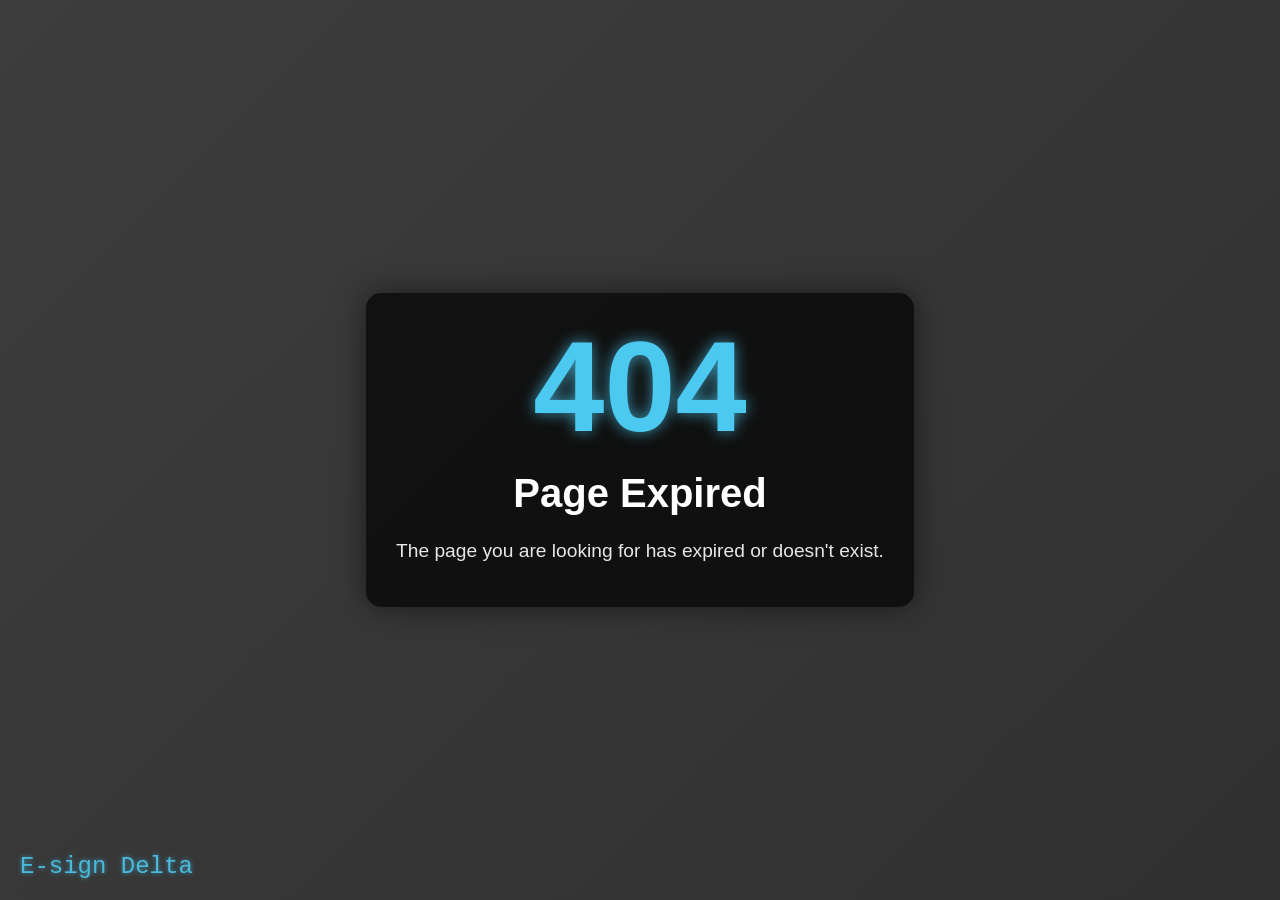
==== index.html @ 38060f6b "Rename main.html to index.html" ====
<!DOCTYPE html>
<html lang="en">
<head>
    <meta charset="UTF-8">
    <meta name="viewport" content="width=device-width, initial-scale=1.0">
    <title>Page Expired | E-sign Delta</title>
    <style>
        * {
            margin: 0;
            padding: 0;
            box-sizing: border-box;
        }
        
        body {
            font-family: 'Segoe UI', Tahoma, Geneva, Verdana, sans-serif;
            min-height: 100vh;
            background: linear-gradient(-45deg, #000000, #1a1a1a, #2c2c2c, #3d3d3d);
            background-size: 400% 400%;
            animation: gradientFlow 15s ease infinite;
            color: #fff;
            overflow-x: hidden;
            position: relative;
            display: flex;
            justify-content: center;
            align-items: center;
        }
        
        @keyframes gradientFlow {
            0% { background-position: 0% 50%; }
            50% { background-position: 100% 50%; }
            100% { background-position: 0% 50%; }
        }
        
        .container {
            max-width: 600px;
            text-align: center;
            padding: 30px;
            background: rgba(0, 0, 0, 0.7);
            border-radius: 15px;
            box-shadow: 0 0 30px rgba(0, 0, 0, 0.5);
        }
        
        .error-code {
            font-size: 8rem;
            font-weight: 800;
            color: #4cc9f0;
            text-shadow: 0 0 15px rgba(76, 201, 240, 0.7);
            line-height: 1;
            margin-bottom: 20px;
        }
        
        .error-title {
            font-size: 2.5rem;
            margin-bottom: 20px;
            color: #fff;
        }
        
        .error-message {
            font-size: 1.2rem;
            line-height: 1.6;
            margin-bottom: 10px;
            opacity: 0.9;
        }
        
        .esignature {
            position: fixed;
            left: 20px;
            bottom: 20px;
            font-family: 'Courier New', monospace;
            font-size: 1.5rem;
            color: #4cc9f0;
            text-shadow: 0 0 5px rgba(76, 201, 240, 0.7);
            opacity: 0.9;
        }
        
        /* Animated circles in background */
        .circles {
            position: absolute;
            top: 0;
            left: 0;
            width: 100%;
            height: 100%;
            overflow: hidden;
            z-index: -1;
        }
        
        .circles li {
            position: absolute;
            display: block;
            list-style: none;
            width: 20px;
            height: 20px;
            background: rgba(255, 255, 255, 0.1);
            animation: animate 25s linear infinite;
            bottom: -150px;
            border-radius: 50%;
        }
        
        .circles li:nth-child(1) {
            left: 25%;
            width: 80px;
            height: 80px;
            animation-delay: 0s;
        }
        
        .circles li:nth-child(2) {
            left: 10%;
            width: 20px;
            height: 20px;
            animation-delay: 2s;
            animation-duration: 12s;
        }
        
        .circles li:nth-child(3) {
            left: 70%;
            width: 20px;
            height: 20px;
            animation-delay: 4s;
        }
        
        .circles li:nth-child(4) {
            left: 40%;
            width: 60px;
            height: 60px;
            animation-delay: 0s;
            animation-duration: 18s;
        }
        
        .circles li:nth-child(5) {
            left: 65%;
            width: 20px;
            height: 20px;
            animation-delay: 0s;
        }
        
        .circles li:nth-child(6) {
            left: 75%;
            width: 110px;
            height: 110px;
            animation-delay: 3s;
        }
        
        .circles li:nth-child(7) {
            left: 35%;
            width: 150px;
            height: 150px;
            animation-delay: 7s;
        }
        
        .circles li:nth-child(8) {
            left: 50%;
            width: 25px;
            height: 25px;
            animation-delay: 15s;
            animation-duration: 45s;
        }
        
        .circles li:nth-child(9) {
            left: 20%;
            width: 15px;
            height: 15px;
            animation-delay: 2s;
            animation-duration: 35s;
        }
        
        .circles li:nth-child(10) {
            left: 85%;
            width: 150px;
            height: 150px;
            animation-delay: 0s;
            animation-duration: 11s;
        }
        
        @keyframes animate {
            0% {
                transform: translateY(0) rotate(0deg);
                opacity: 1;
                border-radius: 0;
            }
            
            100% {
                transform: translateY(-1000px) rotate(720deg);
                opacity: 0;
                border-radius: 50%;
            }
        }
        
        @media (max-width: 768px) {
            .container {
                margin: 20px;
                padding: 20px;
            }
            
            .error-code {
                font-size: 6rem;
            }
            
            .error-title {
                font-size: 2rem;
            }
            
            .esignature {
                font-size: 1.2rem;
                left: 15px;
                bottom: 15px;
            }
        }
    </style>
</head>
<body>
    <!-- Animated background elements -->
    <ul class="circles">
        <li></li>
        <li></li>
        <li></li>
        <li></li>
        <li></li>
        <li></li>
        <li></li>
        <li></li>
        <li></li>
        <li></li>
    </ul>
    
    <div class="container">
        <div class="error-code">404</div>
        <h1 class="error-title">Page Expired</h1>
        <p class="error-message">The page you are looking for has expired or doesn't exist.</p>
    </div>
    
    <div class="esignature">E-sign Delta</div>

    <script>
        // Simple animation for the error code
        const errorCode = document.querySelector('.error-code');
        setInterval(() => {
            errorCode.style.textShadow = 0 0 20px rgba(76, 201, 240, ${0.5 + Math.random() * 0.5});
        }, 1000);
    </script>
</body>
</html>
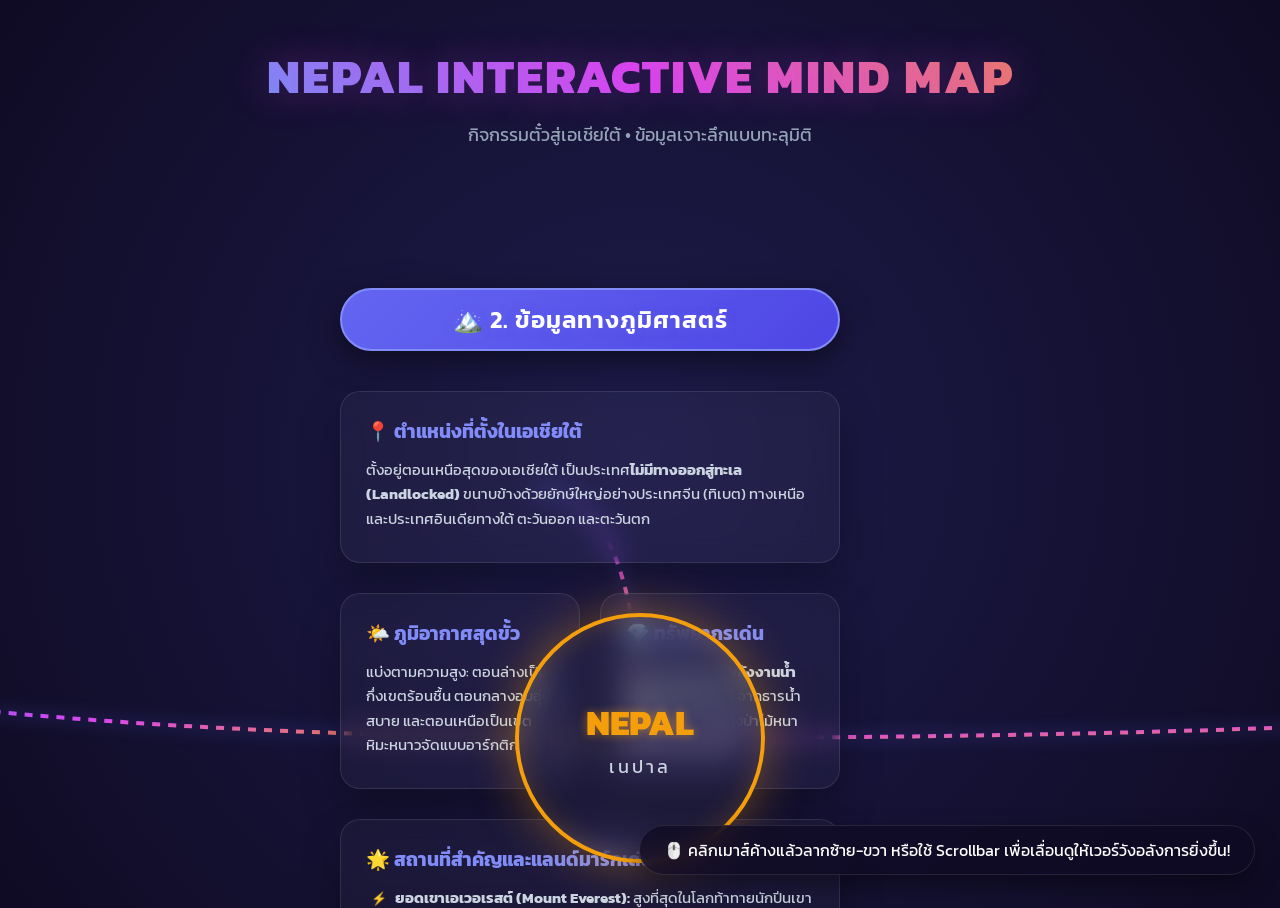
==== commit f88dd3f8: "Update index.html" ====
--- a/index.html
+++ b/index.html
@@ -1,241 +1,424 @@
 <!DOCTYPE html>
-<html lang="en">
+<html lang="th">
 <head>
     <meta charset="UTF-8">
     <meta name="viewport" content="width=device-width, initial-scale=1.0">
-    <title>Page Expired | E-sign Delta</title>
+    <title>สุดยอด Mind Map ประเทศเนปาล 2026</title>
+    <link href="https://fonts.googleapis.com/css2?family=Kanit:wght@300;400;600;800&family=Poppins:wght@400;700&display=swap" rel="stylesheet">
     <style>
         * {
             margin: 0;
             padding: 0;
             box-sizing: border-box;
-        }
-        
+            font-family: 'Kanit', 'Poppins', sans-serif;
+            -webkit-font-smoothing: antialiased;
+        }
+
         body {
-            font-family: 'Segoe UI', Tahoma, Geneva, Verdana, sans-serif;
+            background: radial-gradient(circle at 50% 50%, #1e1b4b 0%, #0f0b24 100%);
             min-height: 100vh;
-            background: linear-gradient(-45deg, #000000, #1a1a1a, #2c2c2c, #3d3d3d);
-            background-size: 400% 400%;
-            animation: gradientFlow 15s ease infinite;
+            overflow-x: hidden;
             color: #fff;
-            overflow-x: hidden;
+        }
+
+        /* ตกแต่ง Scrollbar ให้ล้ำๆ */
+        ::-webkit-scrollbar {
+            width: 12px;
+            height: 12px;
+        }
+        ::-webkit-scrollbar-track {
+            background: #0f0b24;
+        }
+        ::-webkit-scrollbar-thumb {
+            background: linear-gradient(180deg, #6366f1, #d946ef);
+            border-radius: 6px;
+            border: 3px solid #0f0b24;
+        }
+        ::-webkit-scrollbar-thumb:hover {
+            background: linear-gradient(180deg, #4f46e5, #c084fc);
+        }
+
+        /* ส่วนหัวข้อเว็บ */
+        header {
+            text-align: center;
+            padding: 40px 20px;
             position: relative;
+            z-index: 10;
+        }
+
+        header h1 {
+            font-size: 3rem;
+            font-weight: 800;
+            background: linear-gradient(45deg, #38bdf8, #d946ef, #f59e0b);
+            -webkit-background-clip: text;
+            -webkit-text-fill-color: transparent;
+            text-shadow: 0 0 40px rgba(217, 70, 239, 0.3);
+            letter-spacing: 2px;
+            animation: pulseTitle 3s infinite alternate;
+        }
+
+        header p {
+            color: #94a3b8;
+            margin-top: 10px;
+            font-size: 1.1rem;
+        }
+
+        /* คอนเทนเนอร์ใหญ่สำหรับเลื่อนแบบเวอร์ๆ */
+        .mindmap-wrapper {
+            overflow: auto;
+            width: 100vw;
+            height: 80vh;
+            padding: 100px;
+            position: relative;
+            cursor: grab;
+        }
+
+        .mindmap-wrapper:active {
+            cursor: grabbing;
+        }
+
+        /* ผ้าใบสำหรับวาดโครงสร้างผัง */
+        .mindmap-canvas {
             display: flex;
+            align-items: center;
             justify-content: center;
-            align-items: center;
-        }
-        
-        @keyframes gradientFlow {
-            0% { background-position: 0% 50%; }
-            50% { background-position: 100% 50%; }
-            100% { background-position: 0% 50%; }
-        }
-        
-        .container {
-            max-width: 600px;
-            text-align: center;
-            padding: 30px;
-            background: rgba(0, 0, 0, 0.7);
-            border-radius: 15px;
-            box-shadow: 0 0 30px rgba(0, 0, 0, 0.5);
-        }
-        
-        .error-code {
-            font-size: 8rem;
-            font-weight: 800;
-            color: #4cc9f0;
-            text-shadow: 0 0 15px rgba(76, 201, 240, 0.7);
-            line-height: 1;
-            margin-bottom: 20px;
-        }
-        
-        .error-title {
-            font-size: 2.5rem;
-            margin-bottom: 20px;
-            color: #fff;
-        }
-        
-        .error-message {
-            font-size: 1.2rem;
-            line-height: 1.6;
-            margin-bottom: 10px;
-            opacity: 0.9;
-        }
-        
-        .esignature {
-            position: fixed;
-            left: 20px;
-            bottom: 20px;
-            font-family: 'Courier New', monospace;
-            font-size: 1.5rem;
-            color: #4cc9f0;
-            text-shadow: 0 0 5px rgba(76, 201, 240, 0.7);
-            opacity: 0.9;
-        }
-        
-        /* Animated circles in background */
-        .circles {
+            width: 2600px; /* ขยายกว้างๆ ให้เลื่อนได้อย่างจุใจ */
+            height: 1000px;
+            position: relative;
+        }
+
+        /* SVG เส้นเชื่อมโยงแบบนีออนเรืองแสง */
+        .mindmap-svg {
             position: absolute;
             top: 0;
             left: 0;
             width: 100%;
             height: 100%;
-            overflow: hidden;
-            z-index: -1;
-        }
-        
-        .circles li {
+            pointer-events: none;
+            z-index: 1;
+        }
+
+        .connection-line {
+            stroke: url(#neon-gradient);
+            stroke-width: 4;
+            fill: none;
+            stroke-dasharray: 8;
+            animation: dash 30s linear infinite;
+            filter: drop-shadow(0 0 8px rgba(99, 102, 241, 0.8));
+        }
+
+        /* จุดศูนย์กลาง (Central Node) */
+        .central-node {
+            background: rgba(255, 255, 255, 0.03);
+            border: 4px solid #f59e0b;
+            box-shadow: 0 0 50px rgba(245, 158, 11, 0.4), inset 0 0 30px rgba(245, 158, 11, 0.2);
+            backdrop-filter: blur(15px);
+            border-radius: 50%;
+            width: 250px;
+            height: 250px;
+            display: flex;
+            flex-direction: column;
+            align-items: center;
+            justify-content: center;
+            z-index: 5;
+            position: relative;
+            transition: all 0.5s cubic-bezier(0.175, 0.885, 0.32, 1.275);
+        }
+
+        .central-node:hover {
+            transform: scale(1.15) rotate(5deg);
+            box-shadow: 0 0 80px rgba(245, 158, 11, 0.7), inset 0 0 40px rgba(245, 158, 11, 0.4);
+        }
+
+        .central-node h2 {
+            font-size: 2.2rem;
+            font-weight: 800;
+            color: #f59e0b;
+            text-shadow: 0 0 10px rgba(245, 158, 11, 0.5);
+        }
+
+        .central-node span {
+            font-size: 1.1rem;
+            color: #cbd5e1;
+            letter-spacing: 3px;
+            margin-top: 5px;
+        }
+
+        /* โครงสร้างกิ่งก้าน */
+        .branch-container {
             position: absolute;
-            display: block;
-            list-style: none;
-            width: 20px;
-            height: 20px;
-            background: rgba(255, 255, 255, 0.1);
-            animation: animate 25s linear infinite;
-            bottom: -150px;
-            border-radius: 50%;
-        }
-        
-        .circles li:nth-child(1) {
-            left: 25%;
-            width: 80px;
-            height: 80px;
-            animation-delay: 0s;
-        }
-        
-        .circles li:nth-child(2) {
-            left: 10%;
-            width: 20px;
-            height: 20px;
-            animation-delay: 2s;
-            animation-duration: 12s;
-        }
-        
-        .circles li:nth-child(3) {
-            left: 70%;
-            width: 20px;
-            height: 20px;
-            animation-delay: 4s;
-        }
-        
-        .circles li:nth-child(4) {
-            left: 40%;
-            width: 60px;
-            height: 60px;
-            animation-delay: 0s;
-            animation-duration: 18s;
-        }
-        
-        .circles li:nth-child(5) {
-            left: 65%;
-            width: 20px;
-            height: 20px;
-            animation-delay: 0s;
-        }
-        
-        .circles li:nth-child(6) {
-            left: 75%;
-            width: 110px;
-            height: 110px;
-            animation-delay: 3s;
-        }
-        
-        .circles li:nth-child(7) {
-            left: 35%;
-            width: 150px;
-            height: 150px;
-            animation-delay: 7s;
-        }
-        
-        .circles li:nth-child(8) {
-            left: 50%;
-            width: 25px;
-            height: 25px;
-            animation-delay: 15s;
-            animation-duration: 45s;
-        }
-        
-        .circles li:nth-child(9) {
-            left: 20%;
-            width: 15px;
-            height: 15px;
-            animation-delay: 2s;
-            animation-duration: 35s;
-        }
-        
-        .circles li:nth-child(10) {
-            left: 85%;
-            width: 150px;
-            height: 150px;
-            animation-delay: 0s;
-            animation-duration: 11s;
-        }
-        
-        @keyframes animate {
-            0% {
-                transform: translateY(0) rotate(0deg);
-                opacity: 1;
-                border-radius: 0;
+            display: flex;
+            flex-direction: column;
+            gap: 30px;
+            z-index: 4;
+        }
+
+        /* แยกตำแหน่งของ 3 กิ่งหลักตามโจทย์ในภาพ image.jpg */
+        #branch-basic { left: 150px; top: 250px; }
+        #branch-geo { left: 1000px; top: 50px; }
+        #branch-people { right: 150px; top: 300px; }
+
+        /* การ์ดหัวข้อกิ่งหลัก (Main Branch Titles) */
+        .branch-title {
+            font-size: 1.5rem;
+            font-weight: 600;
+            padding: 12px 30px;
+            border-radius: 50px;
+            text-align: center;
+            margin-bottom: 10px;
+            box-shadow: 0 10px 30px rgba(0,0,0,0.5);
+            letter-spacing: 1px;
+        }
+
+        .color-basic { background: linear-gradient(135deg, #06b6d4, #0891b2); border: 2px solid #22d3ee; text-shadow: 0 2px 10px rgba(6,182,212,0.5); }
+        .color-geo { background: linear-gradient(135deg, #6366f1, #4f46e5); border: 2px solid #818cf8; text-shadow: 0 2px 10px rgba(99,102,241,0.5); }
+        .color-people { background: linear-gradient(135deg, #ec4899, #db2777); border: 2px solid #f472b6; text-shadow: 0 2px 10px rgba(236,72,153,0.5); }
+
+        /* การ์ดลูกย่อย (Sub-nodes Glassmorphism) */
+        .sub-card {
+            background: rgba(255, 255, 255, 0.03);
+            border: 1px solid rgba(255, 255, 255, 0.1);
+            backdrop-filter: blur(12px);
+            padding: 25px;
+            border-radius: 20px;
+            width: 380px;
+            box-shadow: 0 20px 40px rgba(0, 0, 0, 0.3);
+            transition: all 0.4s cubic-bezier(0.25, 1, 0.5, 1);
+            transform-style: preserve-3d;
+            perspective: 1000px;
+        }
+
+        .sub-card:hover {
+            transform: translateY(-10px) scale(1.03) rotateX(10deg) rotateY(-5deg);
+            background: rgba(255, 255, 255, 0.07);
+            box-shadow: 0 30px 60px rgba(99, 102, 241, 0.15);
+        }
+
+        /* จุดเด่นเวลาโฮเวอร์แยกตามสีสีนหลักของกิ่ง */
+        #branch-basic .sub-card:hover { border-color: #22d3ee; box-shadow: 0 0 30px rgba(34,211,238,0.2); }
+        #branch-geo .sub-card:hover { border-color: #818cf8; box-shadow: 0 0 30px rgba(129,140,248,0.2); }
+        #branch-people .sub-card:hover { border-color: #f472b6; box-shadow: 0 0 30px rgba(244,114,182,0.2); }
+
+        .sub-card h3 {
+            font-size: 1.2rem;
+            margin-bottom: 12px;
+            display: flex;
+            align-items: center;
+            gap: 10px;
+        }
+
+        #branch-basic h3 { color: #22d3ee; }
+        #branch-geo h3 { color: #818cf8; }
+        #branch-people h3 { color: #f472b6; }
+
+        .sub-card p, .sub-card li {
+            font-size: 0.95rem;
+            color: #cbd5e1;
+            line-height: 1.6;
+            list-style-type: none;
+            margin-bottom: 6px;
+        }
+
+        .sub-card ul {
+            padding-left: 5px;
+        }
+
+        .sub-card li::before {
+            content: "⚡";
+            margin-right: 8px;
+            font-size: 0.8rem;
+        }
+
+        /* อนิเมชั่นเส้นประวิ่งๆ */
+        @keyframes dash {
+            to {
+                stroke-dashoffset: -1000;
             }
-            
-            100% {
-                transform: translateY(-1000px) rotate(720deg);
-                opacity: 0;
-                border-radius: 50%;
-            }
-        }
-        
-        @media (max-width: 768px) {
-            .container {
-                margin: 20px;
-                padding: 20px;
-            }
-            
-            .error-code {
-                font-size: 6rem;
-            }
-            
-            .error-title {
-                font-size: 2rem;
-            }
-            
-            .esignature {
-                font-size: 1.2rem;
-                left: 15px;
-                bottom: 15px;
-            }
+        }
+
+        @keyframes pulseTitle {
+            from { filter: drop-shadow(0 0 20px rgba(217, 70, 239, 0.2)); }
+            to { filter: drop-shadow(0 0 40px rgba(217, 70, 239, 0.6)); }
+        }
+
+        /* คำแนะนำมุมจอด้านล่าง */
+        .instruction-badge {
+            position: fixed;
+            bottom: 25px;
+            right: 25px;
+            background: rgba(15, 11, 36, 0.8);
+            border: 1px solid rgba(255, 255, 255, 0.1);
+            padding: 12px 24px;
+            border-radius: 30px;
+            backdrop-filter: blur(10px);
+            z-index: 100;
+            pointer-events: none;
+            box-shadow: 0 10px 25px rgba(0,0,0,0.4);
+            animation: bounce 2s infinite;
+        }
+
+        @keyframes bounce {
+            0%, 100% { transform: translateY(0); }
+            50% { transform: translateY(-5px); }
         }
     </style>
 </head>
 <body>
-    <!-- Animated background elements -->
-    <ul class="circles">
-        <li></li>
-        <li></li>
-        <li></li>
-        <li></li>
-        <li></li>
-        <li></li>
-        <li></li>
-        <li></li>
-        <li></li>
-        <li></li>
-    </ul>
-    
-    <div class="container">
-        <div class="error-code">404</div>
-        <h1 class="error-title">Page Expired</h1>
-        <p class="error-message">The page you are looking for has expired or doesn't exist.</p>
+
+    <header>
+        <h1>NEPAL INTERACTIVE MIND MAP</h1>
+        <p>กิจกรรมตั๋วสู่เอเชียใต้ • ข้อมูลเจาะลึกแบบทะลุมิติ</p>
+    </header>
+
+    <!-- พื้นที่สำหรับจับลากเลื่อนสุดฟิน -->
+    <div class="mindmap-wrapper" id="scrollContainer">
+        <div class="mindmap-canvas">
+            
+            <!-- ส่วนวาดเส้นนีออนด้วย SVG -->
+            <svg class="mindmap-svg">
+                <defs>
+                    <linearGradient id="neon-gradient" x1="0%" y1="0%" x2="100%" y2="100%">
+                        <stop offset="0%" stop-color="#6366f1" />
+                        <stop offset="50%" stop-color="#d946ef" />
+                        <stop offset="100%" stop-color="#f59e0b" />
+                    </linearGradient>
+                </defs>
+                <!-- เส้นที่เชื่อมโยงจากศูนย์กลางไปยังทั้งสามฝั่ง -->
+                <path d="M 1300 500 Q 800 500, 450 450" class="connection-line"/>
+                <path d="M 1300 500 Q 1300 250, 1190 250" class="connection-line"/>
+                <path d="M 1300 500 Q 1800 500, 2150 480" class="connection-line"/>
+            </svg>
+
+            <!-- 1. กิ่งข้อมูลพื้นฐาน (ด้านซ้าย) -->
+            <div class="branch-container" id="branch-basic">
+                <div class="branch-title color-basic">🗺️ 1. ข้อมูลพื้นฐาน</div>
+                
+                <div class="sub-card">
+                    <h3>🏛️ เมืองหลวงและความเป็นมา</h3>
+                    <p><b>กรุงกาฐมาณฑุ (Kathmandu)</b> เป็นเมืองที่ใหญ่ที่สุดและเป็นศูนย์กลางทางประวัติศาสตร์ วัฒนธรรม และเศรษฐกิจของประเทศ</p>
+                </div>
+
+                <div class="sub-card">
+                    <h3>📏 ขนาดพื้นที่และประชากร</h3>
+                    <ul>
+                        <li><b>พื้นที่รวม:</b> ประมาณ 147,181 ตารางกิโลเมตร</li>
+                        <li><b>จำนวนประชากร:</b> ประมาณ 31 ล้านคน (อ้างอิงปี 2026)</li>
+                    </ul>
+                </div>
+            </div>
+
+            <!-- ศูนย์กลาง: ประเทศเนปาล -->
+            <div class="central-node">
+                <h2>NEPAL</h2>
+                <span>เนปาล</span>
+            </div>
+
+            <!-- 2. กิ่งข้อมูลทางภูมิศาสตร์ (ด้านบนตรงกลาง) -->
+            <div class="branch-container" id="branch-geo">
+                <div class="branch-title color-geo">🏔️ 2. ข้อมูลทางภูมิศาสตร์</div>
+                
+                <div class="sub-card" style="width: 500px;">
+                    <h3>📍 ตำแหน่งที่ตั้งในเอเชียใต้</h3>
+                    <p>ตั้งอยู่ตอนเหนือสุดของเอเชียใต้ เป็นประเทศ<b>ไม่มีทางออกสู่ทะเล (Landlocked)</b> ขนาบข้างด้วยยักษ์ใหญ่อย่างประเทศจีน (ทิเบต) ทางเหนือ และประเทศอินเดียทางใต้ ตะวันออก และตะวันตก</p>
+                </div>
+
+                <div style="display: flex; gap: 20px;">
+                    <div class="sub-card" style="width: 240px;">
+                        <h3>🌤️ ภูมิอากาศสุดขั้ว</h3>
+                        <p>แบ่งตามความสูง: ตอนล่างเป็นกึ่งเขตร้อนชื้น ตอนกลางอบอุ่นสบาย และตอนเหนือเป็นเขตหิมะหนาวจัดแบบอาร์กติก</p>
+                    </div>
+
+                    <div class="sub-card" style="width: 240px;">
+                        <h3>💎 ทรัพยากรเด่น</h3>
+                        <p>มหาศาลที่สุดคือ <b>พลังงานน้ำ (Hydroelectric)</b> จากธารน้ำแข็งที่ละลาย รวมถึงป่าไม้หนาแน่น และแร่ควอตซ์</p>
+                    </div>
+                </div>
+
+                <div class="sub-card" style="width: 500px;">
+                    <h3>🌟 สถานที่สำคัญและแลนด์มาร์กเด่น</h3>
+                    <ul>
+                        <li><b>ยอดเขาเอเวอเรสต์ (Mount Everest):</b> สูงที่สุดในโลกท้าทายนักปีนเขา</li>
+                        <li><b>ลุมพินีวัน (Lumbini):</b> สถานที่ประสูติของพระพุทธเจ้า มรดกโลกศักดิ์สิทธิ์</li>
+                        <li><b>เมืองโพคารา (Pokhara):</b> สวรรค์ริมทะเลสาบเฟวาและวิวเทือกเขาหางปลาวาฬ</li>
+                    </ul>
+                </div>
+            </div>
+
+            <!-- 3. กิ่งลักษณะประชากร (ด้านขวา) -->
+            <div class="branch-container" id="branch-people">
+                <div class="branch-title color-people">👥 3. ลักษณะประชากร</div>
+                
+                <div class="sub-card">
+                    <h3>🧬 ความหลากหลายของเชื้อชาติ</h3>
+                    <p>ประกอบด้วยกลุ่มชาติพันธุ์มากกว่า 100 กลุ่ม!</p>
+                    <ul>
+                        <li>กลุ่มหลักคือ <b>ชาวเชตรี (Chhetri)</b> และ<b>ชาวพราหมณ์ (Bahun)</b></li>
+                        <li><b>ชาวเชอร์ปา (Sherpa):</b> ยอดนักนำทางขึ้นเขาหิมาลัย</li>
+                        <li><b>ชาวเนวาร์ (Newar):</b> ผู้อนุรักษ์ศิลปะสถาปัตยกรรมดั้งเดิม</li>
+                    </ul>
+                </div>
+
+                <div class="sub-card">
+                    <h3>🙏 การนับถือศาสนา</h3>
+                    <ul>
+                        <li><b>ศาสนาฮินดู (81%):</b> เป็นวิถีชีวิตหลักและวัฒนธรรมส่วนใหญ่ของประเทศ</li>
+                        <li><b>ศาสนาพุทธ (9%):</b> หล่อหลอมอย่างเหนียวแน่นร่วมกับฮินดู โดยเฉพาะแถบภูเขาสูง</li>
+                        <li><b>ศาสนาอื่นๆ (10%):</b> อิสลาม, คริสต์ และศาสนากิราต (ศาสนาพื้นเมือง)</li>
+                    </ul>
+                </div>
+            </div>
+
+        </div>
     </div>
-    
-    <div class="esignature">E-sign Delta</div>
+
+    <div class="instruction-badge">
+        🖱️ คลิกเมาส์ค้างแล้วลากซ้าย-ขวา หรือใช้ Scrollbar เพื่อเลื่อนดูให้เวอร์วังอลังการยิ่งขึ้น!
+    </div>
 
     <script>
-        // Simple animation for the error code
-        const errorCode = document.querySelector('.error-code');
-        setInterval(() => {
-            errorCode.style.textShadow = 0 0 20px rgba(76, 201, 240, ${0.5 + Math.random() * 0.5});
-        }, 1000);
+        // ระบบ Click and Drag เพื่อเลื่อนหน้าจอเก๋ๆ ลื่นๆ
+        const slider = document.getElementById('scrollContainer');
+        let isDown = false;
+        let startX;
+        let startY;
+        let scrollLeft;
+        let scrollTop;
+
+        // เลื่อนหน้าจอให้อยู่ตรงกลางตอนโหลดเสร็จ
+        window.addEventListener('load', () => {
+            slider.scrollLeft = (slider.scrollWidth - slider.clientWidth) / 2;
+            slider.scrollTop = 50;
+        });
+
+        slider.addEventListener('mousedown', (e) => {
+            isDown = true;
+            slider.style.cursor = 'grabbing';
+            startX = e.pageX - slider.offsetLeft;
+            startY = e.pageY - slider.offsetTop;
+            scrollLeft = slider.scrollLeft;
+            scrollTop = slider.scrollTop;
+        });
+        
+        slider.addEventListener('mouseleave', () => {
+            isDown = false;
+            slider.style.cursor = 'grab';
+        });
+        
+        slider.addEventListener('mouseup', () => {
+            isDown = false;
+            slider.style.cursor = 'grab';
+        });
+        
+        slider.addEventListener('mousemove', (e) => {
+            if(!isDown) return;
+            e.preventDefault();
+            const x = e.pageX - slider.offsetLeft;
+            const y = e.pageY - slider.offsetTop;
+            const walkX = (x - startX) * 1.5; // ความเร็วการลาก X
+            const walkY = (y - startY) * 1.5; // ความเร็วการลาก Y
+            slider.scrollLeft = scrollLeft - walkX;
+            slider.scrollTop = scrollTop - walkY;
+        });
     </script>
 </body>
 </html>
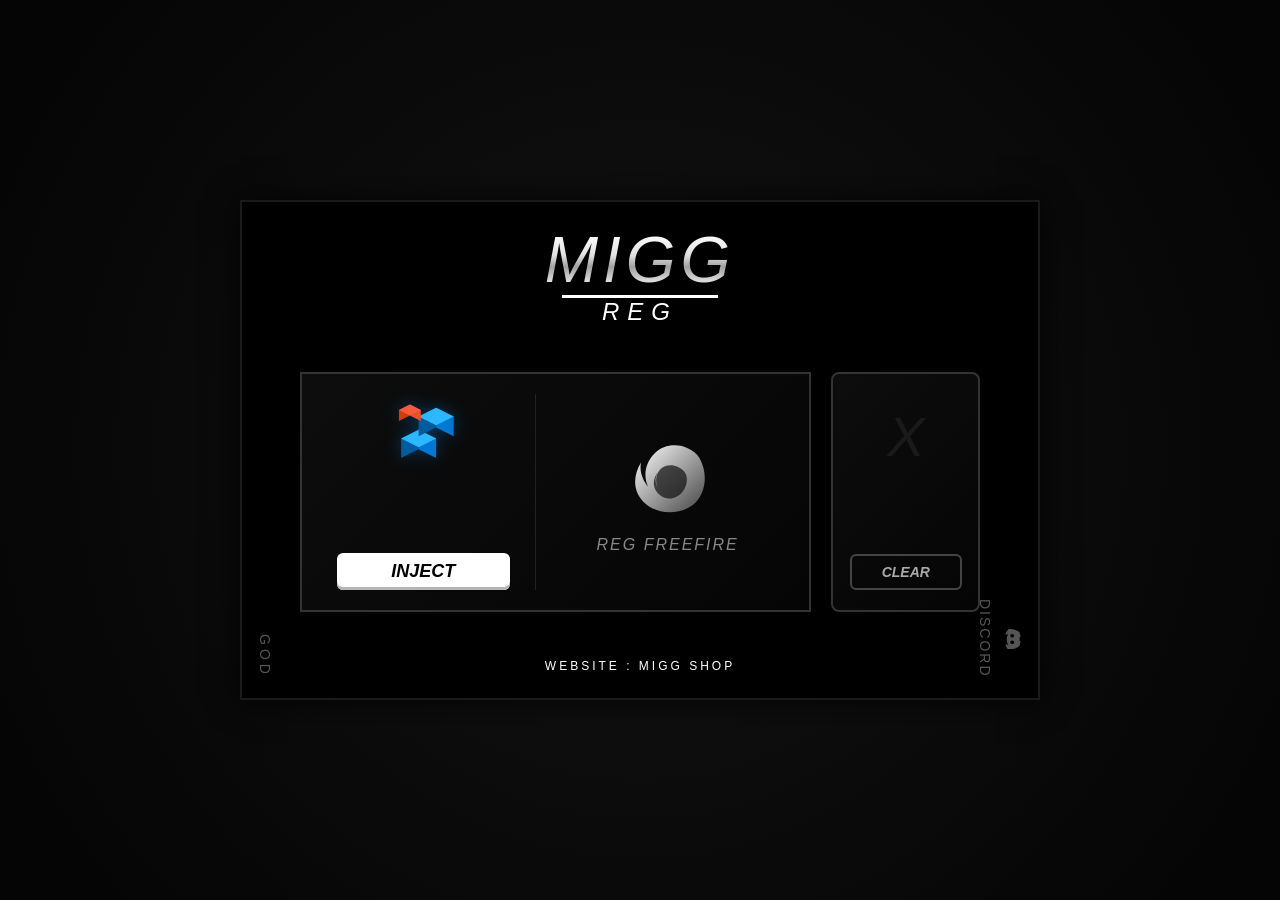
==== commit 0f3b0544: "Update index.html" ====
--- a/index.html
+++ b/index.html
@@ -1,423 +1,350 @@
 <!DOCTYPE html>
-<html lang="th">
+<html lang="en">
 <head>
     <meta charset="UTF-8">
     <meta name="viewport" content="width=device-width, initial-scale=1.0">
-    <title>สุดยอด Mind Map ประเทศเนปาล 2026</title>
-    <link href="https://fonts.googleapis.com/css2?family=Kanit:wght@300;400;600;800&family=Poppins:wght@400;700&display=swap" rel="stylesheet">
+    <title>MIGG REG</title>
     <style>
+        /* Base Setup */
         * {
+            box-sizing: border-box;
             margin: 0;
             padding: 0;
-            box-sizing: border-box;
-            font-family: 'Kanit', 'Poppins', sans-serif;
-            -webkit-font-smoothing: antialiased;
+            font-family: 'Arial Black', Impact, sans-serif;
+            user-select: none;
         }
 
         body {
-            background: radial-gradient(circle at 50% 50%, #1e1b4b 0%, #0f0b24 100%);
+            background-color: #050505;
+            color: #ffffff;
+            display: flex;
+            justify-content: center;
+            align-items: center;
             min-height: 100vh;
-            overflow-x: hidden;
-            color: #fff;
-        }
-
-        /* ตกแต่ง Scrollbar ให้ล้ำๆ */
-        ::-webkit-scrollbar {
-            width: 12px;
-            height: 12px;
-        }
-        ::-webkit-scrollbar-track {
-            background: #0f0b24;
-        }
-        ::-webkit-scrollbar-thumb {
-            background: linear-gradient(180deg, #6366f1, #d946ef);
-            border-radius: 6px;
-            border: 3px solid #0f0b24;
-        }
-        ::-webkit-scrollbar-thumb:hover {
-            background: linear-gradient(180deg, #4f46e5, #c084fc);
-        }
-
-        /* ส่วนหัวข้อเว็บ */
-        header {
+            overflow: hidden;
+            background-image: radial-gradient(circle, #111 10%, #050505 90%);
+        }
+
+        /* Main Container matching the UI Aspect */
+        .wrapper {
+            position: relative;
+            width: 800px;
+            height: 500px;
+            background-color: #000000;
+            border: 2px solid #1a1a1a;
+            display: flex;
+            flex-direction: column;
+            align-items: center;
+            justify-content: space-between;
+            padding: 20px;
+            box-shadow: 0 0 30px rgba(0, 0, 0, 0.8);
+        }
+
+        /* Side Text (GOD & DISCORD) */
+        .side-text-left {
+            position: absolute;
+            left: 15px;
+            bottom: 20px;
+            writing-mode: vertical-lr;
+            text-transform: uppercase;
+            font-size: 14px;
+            letter-spacing: 4px;
+            color: #555;
+        }
+
+        .side-text-right {
+            position: absolute;
+            right: 15px;
+            bottom: 20px;
+            display: flex;
+            flex-direction: column;
+            align-items: center;
+            gap: 10px;
+            text-transform: uppercase;
+            font-size: 14px;
+            letter-spacing: 2px;
+            color: #555;
+            writing-mode: vertical-lr;
+        }
+
+        .discord-icon {
+            width: 20px;
+            height: 20px;
+            fill: #555;
+            transform: rotate(90deg);
+        }
+
+        /* Header / Metallic Typography */
+        .header {
             text-align: center;
-            padding: 40px 20px;
-            position: relative;
-            z-index: 10;
-        }
-
-        header h1 {
-            font-size: 3rem;
-            font-weight: 800;
-            background: linear-gradient(45deg, #38bdf8, #d946ef, #f59e0b);
+            margin-top: 10px;
+            width: 100%;
+        }
+
+        .main-title {
+            font-size: 64px;
+            font-style: italic;
+            letter-spacing: 5px;
+            text-transform: uppercase;
+            background: linear-gradient(to bottom, #ffffff 0%, #e1e1e1 40%, #a1a1a1 60%, #ffffff 100%);
             -webkit-background-clip: text;
             -webkit-text-fill-color: transparent;
-            text-shadow: 0 0 40px rgba(217, 70, 239, 0.3);
+            filter: drop-shadow(0px 2px 4px rgba(0,0,0,0.8));
+            line-height: 0.9;
+        }
+
+        .sub-title {
+            font-size: 24px;
+            font-style: italic;
+            letter-spacing: 8px;
+            color: #ffffff;
+            border-top: 3px solid #ffffff;
+            display: inline-block;
+            padding: 0 40px;
+            margin-top: 5px;
+        }
+
+        /* Center Grid Layout */
+        .content-container {
+            display: flex;
+            gap: 20px;
+            width: 90%;
+            height: 240px;
+            justify-content: center;
+            align-items: center;
+        }
+
+        /* Left Main Panel */
+        .panel-main {
+            flex: 3;
+            height: 100%;
+            border: 2px solid #333;
+            background: linear-gradient(135deg, #0d0d0d 0%, #050505 100%);
+            display: flex;
+            padding: 20px;
+            position: relative;
+        }
+
+        .section-inject {
+            flex: 1;
+            display: flex;
+            flex-direction: column;
+            align-items: center;
+            justify-content: space-between;
+            border-right: 1px solid #222;
+            padding-right: 10px;
+        }
+
+        .section-logo {
+            flex: 1.2;
+            display: flex;
+            flex-direction: column;
+            align-items: center;
+            justify-content: center;
+            gap: 15px;
+            padding-left: 10px;
+        }
+
+        /* Right Clear Panel */
+        .panel-clear {
+            flex: 0.8;
+            height: 100%;
+            border: 2px solid #333;
+            background: linear-gradient(135deg, #0d0d0d 0%, #050505 100%);
+            border-radius: 8px;
+            display: flex;
+            flex-direction: column;
+            align-items: center;
+            justify-content: space-between;
+            padding: 20px 10px;
+        }
+
+        /* Regedit Icon Styling */
+        .regedit-container {
+            width: 80px;
+            height: 80px;
+            display: flex;
+            justify-content: center;
+            align-items: center;
+            filter: drop-shadow(0 0 8px rgba(0, 120, 212, 0.4));
+        }
+
+        /* Buttons Styling */
+        .btn {
+            background: #ffffff;
+            color: #000000;
+            border: none;
+            padding: 8px 24px;
+            font-size: 18px;
+            font-style: italic;
+            font-weight: bold;
+            border-radius: 6px;
+            cursor: pointer;
+            width: 85%;
+            text-align: center;
+            box-shadow: inset 0 -3px 0 #b5b5b5;
+            transition: all 0.1s ease;
+        }
+
+        .btn:active {
+            transform: scale(0.98);
+            background: #e0e0e0;
+        }
+
+        .btn-clear {
+            background: transparent;
+            color: #aaaaaa;
+            border: 2px solid #444;
+            box-shadow: none;
+            width: 90%;
+            font-size: 14px;
+        }
+        
+        .btn-clear:hover {
+            color: #fff;
+            border-color: #666;
+        }
+
+        /* Static Texts inside panels */
+        .ff-text {
+            font-size: 16px;
+            font-style: italic;
+            color: #888;
             letter-spacing: 2px;
-            animation: pulseTitle 3s infinite alternate;
-        }
-
-        header p {
-            color: #94a3b8;
-            margin-top: 10px;
-            font-size: 1.1rem;
-        }
-
-        /* คอนเทนเนอร์ใหญ่สำหรับเลื่อนแบบเวอร์ๆ */
-        .mindmap-wrapper {
-            overflow: auto;
-            width: 100vw;
-            height: 80vh;
-            padding: 100px;
-            position: relative;
-            cursor: grab;
-        }
-
-        .mindmap-wrapper:active {
-            cursor: grabbing;
-        }
-
-        /* ผ้าใบสำหรับวาดโครงสร้างผัง */
-        .mindmap-canvas {
-            display: flex;
-            align-items: center;
-            justify-content: center;
-            width: 2600px; /* ขยายกว้างๆ ให้เลื่อนได้อย่างจุใจ */
-            height: 1000px;
-            position: relative;
-        }
-
-        /* SVG เส้นเชื่อมโยงแบบนีออนเรืองแสง */
-        .mindmap-svg {
-            position: absolute;
-            top: 0;
-            left: 0;
-            width: 100%;
-            height: 100%;
-            pointer-events: none;
-            z-index: 1;
-        }
-
-        .connection-line {
-            stroke: url(#neon-gradient);
-            stroke-width: 4;
-            fill: none;
-            stroke-dasharray: 8;
-            animation: dash 30s linear infinite;
-            filter: drop-shadow(0 0 8px rgba(99, 102, 241, 0.8));
-        }
-
-        /* จุดศูนย์กลาง (Central Node) */
-        .central-node {
-            background: rgba(255, 255, 255, 0.03);
-            border: 4px solid #f59e0b;
-            box-shadow: 0 0 50px rgba(245, 158, 11, 0.4), inset 0 0 30px rgba(245, 158, 11, 0.2);
-            backdrop-filter: blur(15px);
-            border-radius: 50%;
-            width: 250px;
-            height: 250px;
-            display: flex;
-            flex-direction: column;
-            align-items: center;
-            justify-content: center;
-            z-index: 5;
-            position: relative;
-            transition: all 0.5s cubic-bezier(0.175, 0.885, 0.32, 1.275);
-        }
-
-        .central-node:hover {
-            transform: scale(1.15) rotate(5deg);
-            box-shadow: 0 0 80px rgba(245, 158, 11, 0.7), inset 0 0 40px rgba(245, 158, 11, 0.4);
-        }
-
-        .central-node h2 {
-            font-size: 2.2rem;
-            font-weight: 800;
-            color: #f59e0b;
-            text-shadow: 0 0 10px rgba(245, 158, 11, 0.5);
-        }
-
-        .central-node span {
-            font-size: 1.1rem;
-            color: #cbd5e1;
+        }
+
+        .clear-title-x {
+            font-size: 56px;
+            color: #1a1a1a;
+            font-style: italic;
+            line-height: 1;
+            margin-top: 15px;
+        }
+
+        /* Footer */
+        .footer-text {
+            font-size: 12px;
             letter-spacing: 3px;
-            margin-top: 5px;
-        }
-
-        /* โครงสร้างกิ่งก้าน */
-        .branch-container {
-            position: absolute;
-            display: flex;
-            flex-direction: column;
-            gap: 30px;
-            z-index: 4;
-        }
-
-        /* แยกตำแหน่งของ 3 กิ่งหลักตามโจทย์ในภาพ image.jpg */
-        #branch-basic { left: 150px; top: 250px; }
-        #branch-geo { left: 1000px; top: 50px; }
-        #branch-people { right: 150px; top: 300px; }
-
-        /* การ์ดหัวข้อกิ่งหลัก (Main Branch Titles) */
-        .branch-title {
-            font-size: 1.5rem;
-            font-weight: 600;
-            padding: 12px 30px;
-            border-radius: 50px;
-            text-align: center;
-            margin-bottom: 10px;
-            box-shadow: 0 10px 30px rgba(0,0,0,0.5);
-            letter-spacing: 1px;
-        }
-
-        .color-basic { background: linear-gradient(135deg, #06b6d4, #0891b2); border: 2px solid #22d3ee; text-shadow: 0 2px 10px rgba(6,182,212,0.5); }
-        .color-geo { background: linear-gradient(135deg, #6366f1, #4f46e5); border: 2px solid #818cf8; text-shadow: 0 2px 10px rgba(99,102,241,0.5); }
-        .color-people { background: linear-gradient(135deg, #ec4899, #db2777); border: 2px solid #f472b6; text-shadow: 0 2px 10px rgba(236,72,153,0.5); }
-
-        /* การ์ดลูกย่อย (Sub-nodes Glassmorphism) */
-        .sub-card {
-            background: rgba(255, 255, 255, 0.03);
-            border: 1px solid rgba(255, 255, 255, 0.1);
-            backdrop-filter: blur(12px);
-            padding: 25px;
-            border-radius: 20px;
-            width: 380px;
-            box-shadow: 0 20px 40px rgba(0, 0, 0, 0.3);
-            transition: all 0.4s cubic-bezier(0.25, 1, 0.5, 1);
-            transform-style: preserve-3d;
-            perspective: 1000px;
-        }
-
-        .sub-card:hover {
-            transform: translateY(-10px) scale(1.03) rotateX(10deg) rotateY(-5deg);
-            background: rgba(255, 255, 255, 0.07);
-            box-shadow: 0 30px 60px rgba(99, 102, 241, 0.15);
-        }
-
-        /* จุดเด่นเวลาโฮเวอร์แยกตามสีสีนหลักของกิ่ง */
-        #branch-basic .sub-card:hover { border-color: #22d3ee; box-shadow: 0 0 30px rgba(34,211,238,0.2); }
-        #branch-geo .sub-card:hover { border-color: #818cf8; box-shadow: 0 0 30px rgba(129,140,248,0.2); }
-        #branch-people .sub-card:hover { border-color: #f472b6; box-shadow: 0 0 30px rgba(244,114,182,0.2); }
-
-        .sub-card h3 {
-            font-size: 1.2rem;
-            margin-bottom: 12px;
-            display: flex;
-            align-items: center;
-            gap: 10px;
-        }
-
-        #branch-basic h3 { color: #22d3ee; }
-        #branch-geo h3 { color: #818cf8; }
-        #branch-people h3 { color: #f472b6; }
-
-        .sub-card p, .sub-card li {
-            font-size: 0.95rem;
-            color: #cbd5e1;
-            line-height: 1.6;
-            list-style-type: none;
-            margin-bottom: 6px;
-        }
-
-        .sub-card ul {
-            padding-left: 5px;
-        }
-
-        .sub-card li::before {
-            content: "⚡";
-            margin-right: 8px;
-            font-size: 0.8rem;
-        }
-
-        /* อนิเมชั่นเส้นประวิ่งๆ */
-        @keyframes dash {
-            to {
-                stroke-dashoffset: -1000;
-            }
-        }
-
-        @keyframes pulseTitle {
-            from { filter: drop-shadow(0 0 20px rgba(217, 70, 239, 0.2)); }
-            to { filter: drop-shadow(0 0 40px rgba(217, 70, 239, 0.6)); }
-        }
-
-        /* คำแนะนำมุมจอด้านล่าง */
-        .instruction-badge {
-            position: fixed;
-            bottom: 25px;
-            right: 25px;
-            background: rgba(15, 11, 36, 0.8);
-            border: 1px solid rgba(255, 255, 255, 0.1);
-            padding: 12px 24px;
-            border-radius: 30px;
-            backdrop-filter: blur(10px);
-            z-index: 100;
-            pointer-events: none;
-            box-shadow: 0 10px 25px rgba(0,0,0,0.4);
-            animation: bounce 2s infinite;
-        }
-
-        @keyframes bounce {
-            0%, 100% { transform: translateY(0); }
-            50% { transform: translateY(-5px); }
+            color: #ffffff;
+            margin-bottom: 5px;
+            text-transform: uppercase;
+        }
+
+        /* Utility Class for Counting/Status UI */
+        .status-pulse {
+            animation: pulse 1s infinite alternate;
+            color: #ff3b30 !important;
+        }
+
+        @keyframes pulse {
+            from { opacity: 0.6; }
+            to { opacity: 1; }
         }
     </style>
 </head>
 <body>
 
-    <header>
-        <h1>NEPAL INTERACTIVE MIND MAP</h1>
-        <p>กิจกรรมตั๋วสู่เอเชียใต้ • ข้อมูลเจาะลึกแบบทะลุมิติ</p>
-    </header>
-
-    <!-- พื้นที่สำหรับจับลากเลื่อนสุดฟิน -->
-    <div class="mindmap-wrapper" id="scrollContainer">
-        <div class="mindmap-canvas">
+    <div class="wrapper">
+        <div class="side-text-left">GOD</div>
+
+        <div class="side-text-right">
+            DISCORD
+            <svg class="discord-icon" viewBox="0 0 127.14 96.36">
+                <path d="M107.7,8.07A105.15,105.15,0,0,0,77.26,0a77.19,77.19,0,0,0-3.3,6.83A96.67,96.67,0,0,0,53.22,6.83,77.19,77.19,0,0,0,49.88,0,105.15,105.15,0,0,0,19.44,8.07C3.66,31.58-1.86,54.65,1,77.53A105.73,105.73,0,0,0,32,96.36a74.37,74.37,0,0,0,6.72-10.93,68.6,68.6,0,0,1-10.64-5.12c.91-.67,1.81-1.37,2.65-2.1a75.22,75.22,0,0,0,72.86,0c.84.73,1.74,1.43,2.65,2.1a68.86,68.86,0,0,1-10.64,5.12,74.74,74.74,0,0,0,6.72,10.93,105.73,105.73,0,0,0,31.05-18.83C129.92,50.7,124.16,27.78,107.7,8.07ZM42.45,65.69C36.18,65.69,31,60,31,53S36.18,40.36,42.45,40.36,53.87,46,53.87,53,48.72,65.69,42.45,65.69Zm42.24,0C78.41,65.69,73.24,60,73.24,53S78.41,40.36,84.69,40.36,96.11,46,96.11,53,91,65.69,84.69,65.69Z"/>
+            </svg>
+        </div>
+
+        <div class="header">
+            <div class="main-title">MIGG</div>
+            <div class="sub-title">REG</div>
+        </div>
+
+        <div class="content-container">
             
-            <!-- ส่วนวาดเส้นนีออนด้วย SVG -->
-            <svg class="mindmap-svg">
-                <defs>
-                    <linearGradient id="neon-gradient" x1="0%" y1="0%" x2="100%" y2="100%">
-                        <stop offset="0%" stop-color="#6366f1" />
-                        <stop offset="50%" stop-color="#d946ef" />
-                        <stop offset="100%" stop-color="#f59e0b" />
-                    </linearGradient>
-                </defs>
-                <!-- เส้นที่เชื่อมโยงจากศูนย์กลางไปยังทั้งสามฝั่ง -->
-                <path d="M 1300 500 Q 800 500, 450 450" class="connection-line"/>
-                <path d="M 1300 500 Q 1300 250, 1190 250" class="connection-line"/>
-                <path d="M 1300 500 Q 1800 500, 2150 480" class="connection-line"/>
-            </svg>
-
-            <!-- 1. กิ่งข้อมูลพื้นฐาน (ด้านซ้าย) -->
-            <div class="branch-container" id="branch-basic">
-                <div class="branch-title color-basic">🗺️ 1. ข้อมูลพื้นฐาน</div>
+            <div class="panel-main">
                 
-                <div class="sub-card">
-                    <h3>🏛️ เมืองหลวงและความเป็นมา</h3>
-                    <p><b>กรุงกาฐมาณฑุ (Kathmandu)</b> เป็นเมืองที่ใหญ่ที่สุดและเป็นศูนย์กลางทางประวัติศาสตร์ วัฒนธรรม และเศรษฐกิจของประเทศ</p>
+                <div class="section-inject">
+                    <div class="regedit-container">
+                        <svg viewBox="0 0 64 64" width="70" height="70">
+                            <path d="M12 36 L28 28 L28 46 L12 54 Z" fill="#005A9E" />
+                            <path d="M28 28 L44 36 L44 54 L28 46 Z" fill="#0078D4" />
+                            <path d="M12 36 L28 28 L44 36 L28 44 Z" fill="#2Bb8FF" />
+                            
+                            <path d="M28 16 L44 8 L44 26 L28 34 Z" fill="#005A9E" />
+                            <path d="M44 8 L60 16 L60 34 L44 26 Z" fill="#0078D4" />
+                            <path d="M28 16 L44 8 L60 16 L44 24 Z" fill="#2Bb8FF" />
+
+                            <g transform="translate(-6, -10)">
+                                <path d="M16 20 L26 15 L26 25 L16 30 Z" fill="#D83B01" />
+                                <path d="M26 15 L36 20 L36 30 L26 25 Z" fill="#F14F21" />
+                                <path d="M16 20 L26 15 L36 20 L26 25 Z" fill="#F85A3F" />
+                            </g>
+                        </svg>
+                    </div>
+                    <button class="btn" id="injectBtn">INJECT</button>
                 </div>
 
-                <div class="sub-card">
-                    <h3>📏 ขนาดพื้นที่และประชากร</h3>
-                    <ul>
-                        <li><b>พื้นที่รวม:</b> ประมาณ 147,181 ตารางกิโลเมตร</li>
-                        <li><b>จำนวนประชากร:</b> ประมาณ 31 ล้านคน (อ้างอิงปี 2026)</li>
-                    </ul>
+                <div class="section-logo">
+                    <svg width="90" height="90" viewBox="0 0 100 100" fill="none">
+                        <path d="M85,30 C75,15 50,10 35,25 C25,35 22,50 28,62 C22,55 18,45 20,35 C12,48 10,65 22,78 C35,92 60,95 78,82 C92,70 95,48 85,30 Z" fill="url(#silverGradient)" />
+                        <path d="M68,45 C62,38 50,35 42,42 C36,48 35,58 40,65 C35,58 35,50 40,45 C32,52 32,65 42,72 C50,78 62,75 68,65 C72,58 72,50 68,45 Z" fill="#111" opacity="0.7"/>
+                        <defs>
+                            <linearGradient id="silverGradient" x1="0%" y1="0%" x2="100%" y2="100%">
+                                <stop offset="0%" stop-color="#ffffff" />
+                                <stop offset="50%" stop-color="#a1a1a1" />
+                                <stop offset="100%" stop-color="#444444" />
+                            </linearGradient>
+                        </defs>
+                    </svg>
+                    <div class="ff-text">REG FREEFIRE</div>
                 </div>
+
             </div>
 
-            <!-- ศูนย์กลาง: ประเทศเนปาล -->
-            <div class="central-node">
-                <h2>NEPAL</h2>
-                <span>เนปาล</span>
+            <div class="panel-clear">
+                <div class="clear-title-x">X</div>
+                <button class="btn btn-clear">CLEAR</button>
             </div>
 
-            <!-- 2. กิ่งข้อมูลทางภูมิศาสตร์ (ด้านบนตรงกลาง) -->
-            <div class="branch-container" id="branch-geo">
-                <div class="branch-title color-geo">🏔️ 2. ข้อมูลทางภูมิศาสตร์</div>
-                
-                <div class="sub-card" style="width: 500px;">
-                    <h3>📍 ตำแหน่งที่ตั้งในเอเชียใต้</h3>
-                    <p>ตั้งอยู่ตอนเหนือสุดของเอเชียใต้ เป็นประเทศ<b>ไม่มีทางออกสู่ทะเล (Landlocked)</b> ขนาบข้างด้วยยักษ์ใหญ่อย่างประเทศจีน (ทิเบต) ทางเหนือ และประเทศอินเดียทางใต้ ตะวันออก และตะวันตก</p>
-                </div>
-
-                <div style="display: flex; gap: 20px;">
-                    <div class="sub-card" style="width: 240px;">
-                        <h3>🌤️ ภูมิอากาศสุดขั้ว</h3>
-                        <p>แบ่งตามความสูง: ตอนล่างเป็นกึ่งเขตร้อนชื้น ตอนกลางอบอุ่นสบาย และตอนเหนือเป็นเขตหิมะหนาวจัดแบบอาร์กติก</p>
-                    </div>
-
-                    <div class="sub-card" style="width: 240px;">
-                        <h3>💎 ทรัพยากรเด่น</h3>
-                        <p>มหาศาลที่สุดคือ <b>พลังงานน้ำ (Hydroelectric)</b> จากธารน้ำแข็งที่ละลาย รวมถึงป่าไม้หนาแน่น และแร่ควอตซ์</p>
-                    </div>
-                </div>
-
-                <div class="sub-card" style="width: 500px;">
-                    <h3>🌟 สถานที่สำคัญและแลนด์มาร์กเด่น</h3>
-                    <ul>
-                        <li><b>ยอดเขาเอเวอเรสต์ (Mount Everest):</b> สูงที่สุดในโลกท้าทายนักปีนเขา</li>
-                        <li><b>ลุมพินีวัน (Lumbini):</b> สถานที่ประสูติของพระพุทธเจ้า มรดกโลกศักดิ์สิทธิ์</li>
-                        <li><b>เมืองโพคารา (Pokhara):</b> สวรรค์ริมทะเลสาบเฟวาและวิวเทือกเขาหางปลาวาฬ</li>
-                    </ul>
-                </div>
-            </div>
-
-            <!-- 3. กิ่งลักษณะประชากร (ด้านขวา) -->
-            <div class="branch-container" id="branch-people">
-                <div class="branch-title color-people">👥 3. ลักษณะประชากร</div>
-                
-                <div class="sub-card">
-                    <h3>🧬 ความหลากหลายของเชื้อชาติ</h3>
-                    <p>ประกอบด้วยกลุ่มชาติพันธุ์มากกว่า 100 กลุ่ม!</p>
-                    <ul>
-                        <li>กลุ่มหลักคือ <b>ชาวเชตรี (Chhetri)</b> และ<b>ชาวพราหมณ์ (Bahun)</b></li>
-                        <li><b>ชาวเชอร์ปา (Sherpa):</b> ยอดนักนำทางขึ้นเขาหิมาลัย</li>
-                        <li><b>ชาวเนวาร์ (Newar):</b> ผู้อนุรักษ์ศิลปะสถาปัตยกรรมดั้งเดิม</li>
-                    </ul>
-                </div>
-
-                <div class="sub-card">
-                    <h3>🙏 การนับถือศาสนา</h3>
-                    <ul>
-                        <li><b>ศาสนาฮินดู (81%):</b> เป็นวิถีชีวิตหลักและวัฒนธรรมส่วนใหญ่ของประเทศ</li>
-                        <li><b>ศาสนาพุทธ (9%):</b> หล่อหลอมอย่างเหนียวแน่นร่วมกับฮินดู โดยเฉพาะแถบภูเขาสูง</li>
-                        <li><b>ศาสนาอื่นๆ (10%):</b> อิสลาม, คริสต์ และศาสนากิราต (ศาสนาพื้นเมือง)</li>
-                    </ul>
-                </div>
-            </div>
-
         </div>
+
+        <div class="footer-text">WEBSITE : MIGG SHOP</div>
     </div>
 
-    <div class="instruction-badge">
-        🖱️ คลิกเมาส์ค้างแล้วลากซ้าย-ขวา หรือใช้ Scrollbar เพื่อเลื่อนดูให้เวอร์วังอลังการยิ่งขึ้น!
-    </div>
-
     <script>
-        // ระบบ Click and Drag เพื่อเลื่อนหน้าจอเก๋ๆ ลื่นๆ
-        const slider = document.getElementById('scrollContainer');
-        let isDown = false;
-        let startX;
-        let startY;
-        let scrollLeft;
-        let scrollTop;
-
-        // เลื่อนหน้าจอให้อยู่ตรงกลางตอนโหลดเสร็จ
-        window.addEventListener('load', () => {
-            slider.scrollLeft = (slider.scrollWidth - slider.clientWidth) / 2;
-            slider.scrollTop = 50;
-        });
-
-        slider.addEventListener('mousedown', (e) => {
-            isDown = true;
-            slider.style.cursor = 'grabbing';
-            startX = e.pageX - slider.offsetLeft;
-            startY = e.pageY - slider.offsetTop;
-            scrollLeft = slider.scrollLeft;
-            scrollTop = slider.scrollTop;
-        });
-        
-        slider.addEventListener('mouseleave', () => {
-            isDown = false;
-            slider.style.cursor = 'grab';
-        });
-        
-        slider.addEventListener('mouseup', () => {
-            isDown = false;
-            slider.style.cursor = 'grab';
-        });
-        
-        slider.addEventListener('mousemove', (e) => {
-            if(!isDown) return;
-            e.preventDefault();
-            const x = e.pageX - slider.offsetLeft;
-            const y = e.pageY - slider.offsetTop;
-            const walkX = (x - startX) * 1.5; // ความเร็วการลาก X
-            const walkY = (y - startY) * 1.5; // ความเร็วการลาก Y
-            slider.scrollLeft = scrollLeft - walkX;
-            slider.scrollTop = scrollTop - walkY;
+        document.getElementById('injectBtn').addEventListener('click', function() {
+            const button = this;
+            
+            // Prevent duplicate clicks during loading phase
+            if (button.disabled) return;
+            button.disabled = true;
+            button.classList.add('status-pulse');
+            
+            let timeLeft = 2;
+            button.innerText = `WAIT (${timeLeft}s)`;
+
+            // Countdown timer running every 1 second
+            const countdownInterval = setInterval(() => {
+                timeLeft--;
+                if (timeLeft > 0) {
+                    button.innerText = `WAIT (${timeLeft}s)`;
+                } else {
+                    clearInterval(countdownInterval);
+                    button.innerText = "OPENING...";
+                    
+                    // iOS deep-linking URL scheme to open Garena Free Fire
+                    // Standard universal scheme: freefire:// 
+                    // Regional alternative bundle identifier scheme: com.dts.freefireth://
+                    window.location.href = "freefire://";
+
+                    // Reset button state safely after a delay if app fails to switch over
+                    setTimeout(() => {
+                        button.disabled = false;
+                        button.classList.remove('status-pulse');
+                        button.innerText = "INJECT";
+                    }, 1500);
+                }
+            }, 1000);
         });
     </script>
 </body>
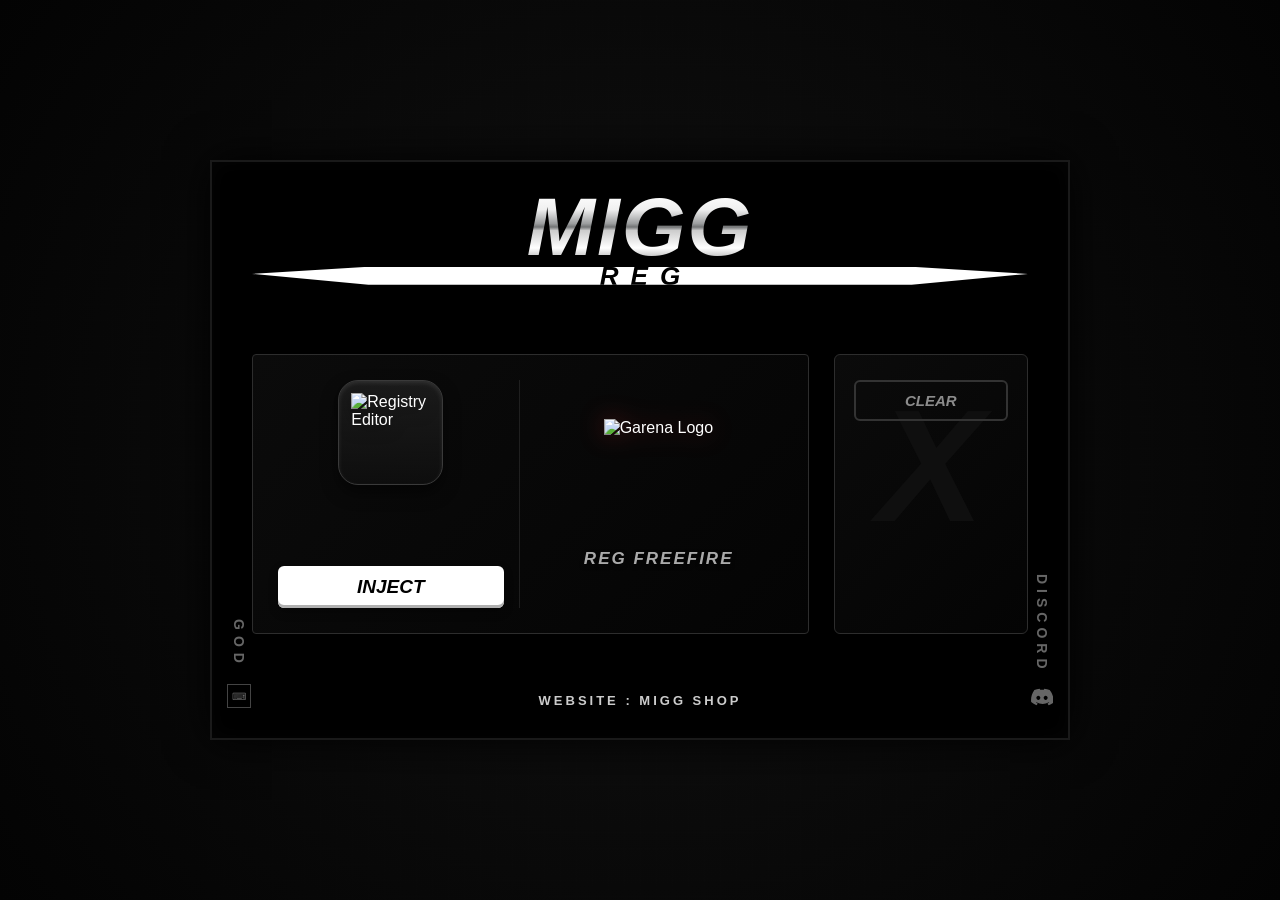
==== commit 273a7912: "Update index.html" ====
--- a/index.html
+++ b/index.html
@@ -3,346 +3,422 @@
 <head>
     <meta charset="UTF-8">
     <meta name="viewport" content="width=device-width, initial-scale=1.0">
-    <title>MIGG REG</title>
+    <title>MIGG REG - Menu</title>
     <style>
-        /* Base Setup */
+        /* Reset and Base Styles */
         * {
             box-sizing: border-box;
             margin: 0;
             padding: 0;
-            font-family: 'Arial Black', Impact, sans-serif;
+            font-family: 'Arial Black', 'Impact', sans-serif;
             user-select: none;
         }
 
         body {
-            background-color: #050505;
+            background-color: #030303;
             color: #ffffff;
             display: flex;
             justify-content: center;
             align-items: center;
             min-height: 100vh;
             overflow: hidden;
-            background-image: radial-gradient(circle, #111 10%, #050505 90%);
-        }
-
-        /* Main Container matching the UI Aspect */
-        .wrapper {
-            position: relative;
-            width: 800px;
-            height: 500px;
-            background-color: #000000;
+            background-image: 
+                radial-gradient(circle at center, rgba(20, 20, 20, 0.8) 0%, #030303 100%),
+                linear-gradient(rgba(255, 255, 255, 0.02) 1px, transparent 1px),
+                linear-gradient(90deg, rgba(255, 255, 255, 0.02) 1px, transparent 1px);
+            background-size: 100% 100%, 16px 16px, 16px 16px;
+        }
+
+        /* Main Menu Window Frame */
+        .menu-frame {
+            position: relative;
+            width: 860px;
+            height: 580px;
+            background: #000000;
             border: 2px solid #1a1a1a;
+            padding: 30px 40px;
             display: flex;
             flex-direction: column;
             align-items: center;
             justify-content: space-between;
-            padding: 20px;
-            box-shadow: 0 0 30px rgba(0, 0, 0, 0.8);
-        }
-
-        /* Side Text (GOD & DISCORD) */
+            box-shadow: 0 0 40px rgba(0, 0, 0, 0.95), inset 0 0 20px rgba(255, 255, 255, 0.02);
+        }
+
+        /* Vertical Decorative Side Texts */
         .side-text-left {
             position: absolute;
             left: 15px;
-            bottom: 20px;
+            bottom: 30px;
+            display: flex;
+            flex-direction: column;
+            align-items: center;
+            gap: 15px;
+        }
+        .side-text-left .word {
             writing-mode: vertical-lr;
             text-transform: uppercase;
             font-size: 14px;
-            letter-spacing: 4px;
-            color: #555;
+            letter-spacing: 6px;
+            color: #666666;
+            font-weight: 900;
+        }
+        .side-text-left .icon-box {
+            width: 24px;
+            height: 24px;
+            border: 1px solid #444;
+            display: flex;
+            align-items: center;
+            justify-content: center;
+            font-size: 10px;
+            color: #666;
         }
 
         .side-text-right {
             position: absolute;
             right: 15px;
-            bottom: 20px;
-            display: flex;
-            flex-direction: column;
-            align-items: center;
-            gap: 10px;
+            bottom: 30px;
+            display: flex;
+            flex-direction: column;
+            align-items: center;
+            gap: 12px;
+        }
+        .side-text-right .word {
+            writing-mode: vertical-lr;
             text-transform: uppercase;
             font-size: 14px;
+            letter-spacing: 5px;
+            color: #666666;
+            font-weight: 900;
+        }
+        .side-text-right .discord-svg {
+            width: 22px;
+            height: 22px;
+            fill: #666666;
+        }
+
+        /* Header Area Styling */
+        .menu-header {
+            width: 100%;
+            text-align: center;
+            position: relative;
+            margin-bottom: 10px;
+        }
+
+        .title-migg {
+            font-size: 82px;
+            font-weight: 900;
+            font-style: italic;
             letter-spacing: 2px;
-            color: #555;
-            writing-mode: vertical-lr;
-        }
-
-        .discord-icon {
-            width: 20px;
-            height: 20px;
-            fill: #555;
-            transform: rotate(90deg);
-        }
-
-        /* Header / Metallic Typography */
-        .header {
-            text-align: center;
-            margin-top: 10px;
-            width: 100%;
-        }
-
-        .main-title {
-            font-size: 64px;
-            font-style: italic;
-            letter-spacing: 5px;
-            text-transform: uppercase;
-            background: linear-gradient(to bottom, #ffffff 0%, #e1e1e1 40%, #a1a1a1 60%, #ffffff 100%);
+            text-transform: uppercase;
+            line-height: 0.85;
+            background: linear-gradient(to bottom, 
+                #ffffff 0%, 
+                #f0f0f0 25%, 
+                #9c9e9f 45%, 
+                #727475 50%, 
+                #cccccc 55%, 
+                #ffffff 80%, 
+                #a3a3a3 100%
+            );
             -webkit-background-clip: text;
             -webkit-text-fill-color: transparent;
-            filter: drop-shadow(0px 2px 4px rgba(0,0,0,0.8));
-            line-height: 0.9;
-        }
-
-        .sub-title {
-            font-size: 24px;
+            filter: drop-shadow(0px 3px 5px rgba(0, 0, 0, 0.9));
+        }
+
+        .divider-ribbon {
+            position: relative;
+            width: 100%;
+            height: 18px;
+            margin-top: 5px;
+            background: #ffffff;
+            clip-path: polygon(0 40%, 15% 0, 85% 0, 100% 40%, 85% 100%, 15% 100%);
+            display: flex;
+            align-items: center;
+            justify-content: center;
+        }
+
+        .title-reg {
+            font-size: 26px;
+            font-weight: 900;
             font-style: italic;
-            letter-spacing: 8px;
-            color: #ffffff;
-            border-top: 3px solid #ffffff;
-            display: inline-block;
-            padding: 0 40px;
-            margin-top: 5px;
-        }
-
-        /* Center Grid Layout */
-        .content-container {
-            display: flex;
+            letter-spacing: 12px;
+            color: #000000;
+            padding-left: 12px;
+            line-height: 1;
+            text-transform: uppercase;
+        }
+
+        /* Control Panels Grid Container */
+        .panels-container {
+            display: flex;
+            width: 100%;
+            height: 280px;
+            gap: 25px;
+            justify-content: center;
+            align-items: center;
+            margin: 20px 0;
+        }
+
+        /* Left Main Panel Layout */
+        .panel-inject-features {
+            flex: 2.8;
+            height: 100%;
+            border: 1px solid #2d2d2d;
+            background: linear-gradient(135deg, #0b0b0b 0%, #040404 100%);
+            display: flex;
+            padding: 25px;
+            position: relative;
+            border-radius: 4px;
+        }
+
+        .panel-column-left {
+            flex: 1;
+            display: flex;
+            flex-direction: column;
+            align-items: center;
+            justify-content: space-between;
+            border-right: 1px solid #1f1f1f;
+            padding-right: 15px;
+        }
+
+        .panel-column-right {
+            flex: 1.1;
+            display: flex;
+            flex-direction: column;
+            align-items: center;
+            justify-content: center;
             gap: 20px;
-            width: 90%;
-            height: 240px;
-            justify-content: center;
-            align-items: center;
-        }
-
-        /* Left Main Panel */
-        .panel-main {
-            flex: 3;
+            padding-left: 15px;
+        }
+
+        /* Right Clear Panel Layout */
+        .panel-clear-actions {
+            flex: 0.9;
             height: 100%;
-            border: 2px solid #333;
-            background: linear-gradient(135deg, #0d0d0d 0%, #050505 100%);
-            display: flex;
-            padding: 20px;
-            position: relative;
-        }
-
-        .section-inject {
-            flex: 1;
+            border: 1px solid #2d2d2d;
+            background: linear-gradient(135deg, #0b0b0b 0%, #040404 100%);
+            border-radius: 6px;
             display: flex;
             flex-direction: column;
             align-items: center;
             justify-content: space-between;
-            border-right: 1px solid #222;
-            padding-right: 10px;
-        }
-
-        .section-logo {
-            flex: 1.2;
-            display: flex;
-            flex-direction: column;
-            align-items: center;
-            justify-content: center;
-            gap: 15px;
-            padding-left: 10px;
-        }
-
-        /* Right Clear Panel */
-        .panel-clear {
-            flex: 0.8;
+            padding: 25px 15px;
+            position: relative;
+            overflow: hidden;
+        }
+
+        .watermark-x {
+            position: absolute;
+            font-size: 160px;
+            color: #0f0f0f;
+            font-weight: 900;
+            font-style: italic;
+            line-height: 1;
+            top: 40%;
+            left: 50%;
+            transform: translate(-50%, -50%);
+            z-index: 1;
+            pointer-events: none;
+        }
+
+        /* Image Containers & App Icons styling */
+        .icon-wrapper-regedit {
+            width: 105px;
+            height: 105px;
+            background: linear-gradient(180deg, rgba(40,40,40,0.6) 0%, rgba(15,15,15,0.8) 100%);
+            border: 1px solid #3a3a3a;
+            border-radius: 20px;
+            display: flex;
+            align-items: center;
+            justify-content: center;
+            padding: 12px;
+            box-shadow: 0 8px 16px rgba(0,0,0,0.5), inset 0 2px 4px rgba(255,255,255,0.1);
+        }
+
+        .icon-wrapper-regedit img {
+            width: 100%;
             height: 100%;
-            border: 2px solid #333;
-            background: linear-gradient(135deg, #0d0d0d 0%, #050505 100%);
-            border-radius: 8px;
-            display: flex;
-            flex-direction: column;
-            align-items: center;
-            justify-content: space-between;
-            padding: 20px 10px;
-        }
-
-        /* Regedit Icon Styling */
-        .regedit-container {
-            width: 80px;
-            height: 80px;
-            display: flex;
-            justify-content: center;
-            align-items: center;
-            filter: drop-shadow(0 0 8px rgba(0, 120, 212, 0.4));
-        }
-
-        /* Buttons Styling */
-        .btn {
+            object-fit: contain;
+            filter: drop-shadow(0px 4px 8px rgba(0,0,0,0.4));
+        }
+
+        .icon-garena-brand {
+            width: 110px;
+            height: 110px;
+            display: flex;
+            align-items: center;
+            justify-content: center;
+        }
+
+        .icon-garena-brand img {
+            width: 100%;
+            height: 100%;
+            object-fit: contain;
+            filter: drop-shadow(0px 0px 12px rgba(255, 50, 50, 0.3));
+        }
+
+        /* Interactive Buttons */
+        .btn-action {
+            width: 100%;
             background: #ffffff;
             color: #000000;
             border: none;
-            padding: 8px 24px;
-            font-size: 18px;
+            padding: 10px 15px;
+            font-size: 19px;
+            font-weight: 900;
             font-style: italic;
-            font-weight: bold;
+            text-transform: uppercase;
             border-radius: 6px;
             cursor: pointer;
-            width: 85%;
             text-align: center;
-            box-shadow: inset 0 -3px 0 #b5b5b5;
+            box-shadow: inset 0 -3px 0 #b0b0b0, 0 4px 10px rgba(0,0,0,0.3);
             transition: all 0.1s ease;
-        }
-
-        .btn:active {
-            transform: scale(0.98);
-            background: #e0e0e0;
+            position: relative;
+            z-index: 2;
+        }
+
+        .btn-action:active {
+            transform: scale(0.97);
+            background: #e5e5e5;
+            box-shadow: inset 0 -1px 0 #b0b0b0, 0 2px 5px rgba(0,0,0,0.3);
+        }
+
+        .btn-action:disabled {
+            background: #444444 !important;
+            color: #aaaaaa !important;
+            box-shadow: none !important;
+            cursor: not-allowed;
         }
 
         .btn-clear {
             background: transparent;
+            color: #8c8c8c;
+            border: 2px solid #333333;
+            box-shadow: none;
+            font-size: 15px;
+            width: 95%;
+        }
+
+        .btn-clear:hover {
+            color: #ffffff;
+            border-color: #555555;
+            background: rgba(255,255,255,0.02);
+        }
+
+        .label-brand-sub {
+            font-size: 17px;
+            font-style: italic;
+            font-weight: 900;
             color: #aaaaaa;
-            border: 2px solid #444;
-            box-shadow: none;
-            width: 90%;
-            font-size: 14px;
-        }
-        
-        .btn-clear:hover {
-            color: #fff;
-            border-color: #666;
-        }
-
-        /* Static Texts inside panels */
-        .ff-text {
-            font-size: 16px;
-            font-style: italic;
-            color: #888;
             letter-spacing: 2px;
-        }
-
-        .clear-title-x {
-            font-size: 56px;
-            color: #1a1a1a;
-            font-style: italic;
-            line-height: 1;
-            margin-top: 15px;
-        }
-
-        /* Footer */
-        .footer-text {
-            font-size: 12px;
+            text-transform: uppercase;
+            text-shadow: 0 2px 4px rgba(0,0,0,0.5);
+        }
+
+        .menu-footer {
+            width: 100%;
+            text-align: center;
+        }
+
+        .footer-shop-link {
+            font-size: 13px;
+            font-weight: 900;
             letter-spacing: 3px;
             color: #ffffff;
-            margin-bottom: 5px;
-            text-transform: uppercase;
-        }
-
-        /* Utility Class for Counting/Status UI */
-        .status-pulse {
-            animation: pulse 1s infinite alternate;
-            color: #ff3b30 !important;
-        }
-
-        @keyframes pulse {
-            from { opacity: 0.6; }
-            to { opacity: 1; }
+            text-transform: uppercase;
+            opacity: 0.8;
+        }
+
+        .loading-pulse {
+            animation: pulseState 0.5s infinite alternate;
+        }
+        @keyframes pulseState {
+            from { opacity: 0.7; transform: scale(0.98); }
+            to { opacity: 1; transform: scale(1); }
         }
     </style>
 </head>
 <body>
 
-    <div class="wrapper">
-        <div class="side-text-left">GOD</div>
+    <div class="menu-frame">
+        
+        <div class="side-text-left">
+            <div class="word">GOD</div>
+            <div class="icon-box">&#x2328;</div>
+        </div>
 
         <div class="side-text-right">
-            DISCORD
-            <svg class="discord-icon" viewBox="0 0 127.14 96.36">
+            <div class="word">DISCORD</div>
+            <svg class="discord-svg" viewBox="0 0 127.14 96.36">
                 <path d="M107.7,8.07A105.15,105.15,0,0,0,77.26,0a77.19,77.19,0,0,0-3.3,6.83A96.67,96.67,0,0,0,53.22,6.83,77.19,77.19,0,0,0,49.88,0,105.15,105.15,0,0,0,19.44,8.07C3.66,31.58-1.86,54.65,1,77.53A105.73,105.73,0,0,0,32,96.36a74.37,74.37,0,0,0,6.72-10.93,68.6,68.6,0,0,1-10.64-5.12c.91-.67,1.81-1.37,2.65-2.1a75.22,75.22,0,0,0,72.86,0c.84.73,1.74,1.43,2.65,2.1a68.86,68.86,0,0,1-10.64,5.12,74.74,74.74,0,0,0,6.72,10.93,105.73,105.73,0,0,0,31.05-18.83C129.92,50.7,124.16,27.78,107.7,8.07ZM42.45,65.69C36.18,65.69,31,60,31,53S36.18,40.36,42.45,40.36,53.87,46,53.87,53,48.72,65.69,42.45,65.69Zm42.24,0C78.41,65.69,73.24,60,73.24,53S78.41,40.36,84.69,40.36,96.11,46,96.11,53,91,65.69,84.69,65.69Z"/>
             </svg>
         </div>
 
-        <div class="header">
-            <div class="main-title">MIGG</div>
-            <div class="sub-title">REG</div>
+        <div class="menu-header">
+            <div class="title-migg">MIGG</div>
+            <div class="divider-ribbon">
+                <div class="title-reg">REG</div>
+            </div>
         </div>
 
-        <div class="content-container">
+        <div class="panels-container">
             
-            <div class="panel-main">
-                
-                <div class="section-inject">
-                    <div class="regedit-container">
-                        <svg viewBox="0 0 64 64" width="70" height="70">
-                            <path d="M12 36 L28 28 L28 46 L12 54 Z" fill="#005A9E" />
-                            <path d="M28 28 L44 36 L44 54 L28 46 Z" fill="#0078D4" />
-                            <path d="M12 36 L28 28 L44 36 L28 44 Z" fill="#2Bb8FF" />
-                            
-                            <path d="M28 16 L44 8 L44 26 L28 34 Z" fill="#005A9E" />
-                            <path d="M44 8 L60 16 L60 34 L44 26 Z" fill="#0078D4" />
-                            <path d="M28 16 L44 8 L60 16 L44 24 Z" fill="#2Bb8FF" />
-
-                            <g transform="translate(-6, -10)">
-                                <path d="M16 20 L26 15 L26 25 L16 30 Z" fill="#D83B01" />
-                                <path d="M26 15 L36 20 L36 30 L26 25 Z" fill="#F14F21" />
-                                <path d="M16 20 L26 15 L36 20 L26 25 Z" fill="#F85A3F" />
-                            </g>
-                        </svg>
+            <div class="panel-inject-features">
+                <div class="panel-column-left">
+                    <div class="icon-wrapper-regedit">
+                        <img src="https://upload.wikimedia.org/wikipedia/commons/0/0e/Windows_11_registry_editor_icon.svg" alt="Registry Editor">
                     </div>
-                    <button class="btn" id="injectBtn">INJECT</button>
+                    <button class="btn-action" id="actionInjectBtn">INJECT</button>
                 </div>
 
-                <div class="section-logo">
-                    <svg width="90" height="90" viewBox="0 0 100 100" fill="none">
-                        <path d="M85,30 C75,15 50,10 35,25 C25,35 22,50 28,62 C22,55 18,45 20,35 C12,48 10,65 22,78 C35,92 60,95 78,82 C92,70 95,48 85,30 Z" fill="url(#silverGradient)" />
-                        <path d="M68,45 C62,38 50,35 42,42 C36,48 35,58 40,65 C35,58 35,50 40,45 C32,52 32,65 42,72 C50,78 62,75 68,65 C72,58 72,50 68,45 Z" fill="#111" opacity="0.7"/>
-                        <defs>
-                            <linearGradient id="silverGradient" x1="0%" y1="0%" x2="100%" y2="100%">
-                                <stop offset="0%" stop-color="#ffffff" />
-                                <stop offset="50%" stop-color="#a1a1a1" />
-                                <stop offset="100%" stop-color="#444444" />
-                            </linearGradient>
-                        </defs>
-                    </svg>
-                    <div class="ff-text">REG FREEFIRE</div>
+                <div class="panel-column-right">
+                    <div class="icon-garena-brand">
+                        <img src="https://crystalpng.com/wp-content/uploads/2025/09/garena-logo.png" alt="Garena Logo">
+                    </div>
+                    <div class="label-brand-sub">REG FREEFIRE</div>
                 </div>
-
             </div>
 
-            <div class="panel-clear">
-                <div class="clear-title-x">X</div>
-                <button class="btn btn-clear">CLEAR</button>
+            <div class="panel-clear-actions">
+                <div class="watermark-x">X</div>
+                <button class="btn-action btn-clear">CLEAR</button>
             </div>
 
         </div>
 
-        <div class="footer-text">WEBSITE : MIGG SHOP</div>
+        <div class="menu-footer">
+            <div class="footer-shop-link">WEBSITE : MIGG SHOP</div>
+        </div>
+
     </div>
 
     <script>
-        document.getElementById('injectBtn').addEventListener('click', function() {
-            const button = this;
+        document.getElementById('actionInjectBtn').addEventListener('click', function() {
+            const currentBtn = this;
+            if (currentBtn.disabled) return;
             
-            // Prevent duplicate clicks during loading phase
-            if (button.disabled) return;
-            button.disabled = true;
-            button.classList.add('status-pulse');
+            currentBtn.disabled = true;
+            currentBtn.classList.add('loading-pulse');
             
-            let timeLeft = 2;
-            button.innerText = `WAIT (${timeLeft}s)`;
-
-            // Countdown timer running every 1 second
-            const countdownInterval = setInterval(() => {
-                timeLeft--;
-                if (timeLeft > 0) {
-                    button.innerText = `WAIT (${timeLeft}s)`;
+            let secondsRemaining = 2;
+            currentBtn.innerText = `WAIT (${secondsRemaining}s)`;
+
+            const dynamicCountdown = setInterval(() => {
+                secondsRemaining--;
+                if (secondsRemaining > 0) {
+                    currentBtn.innerText = `WAIT (${secondsRemaining}s)`;
                 } else {
-                    clearInterval(countdownInterval);
-                    button.innerText = "OPENING...";
+                    clearInterval(dynamicCountdown);
+                    currentBtn.innerText = "OPENING...";
                     
-                    // iOS deep-linking URL scheme to open Garena Free Fire
-                    // Standard universal scheme: freefire:// 
-                    // Regional alternative bundle identifier scheme: com.dts.freefireth://
+                    // Direct deep-link redirect for Free Fire iOS app scheme
                     window.location.href = "freefire://";
 
-                    // Reset button state safely after a delay if app fails to switch over
                     setTimeout(() => {
-                        button.disabled = false;
-                        button.classList.remove('status-pulse');
-                        button.innerText = "INJECT";
-                    }, 1500);
+                        currentBtn.disabled = false;
+                        currentBtn.classList.remove('loading-pulse');
+                        currentBtn.innerText = "INJECT";
+                    }, 1800);
                 }
             }, 1000);
         });
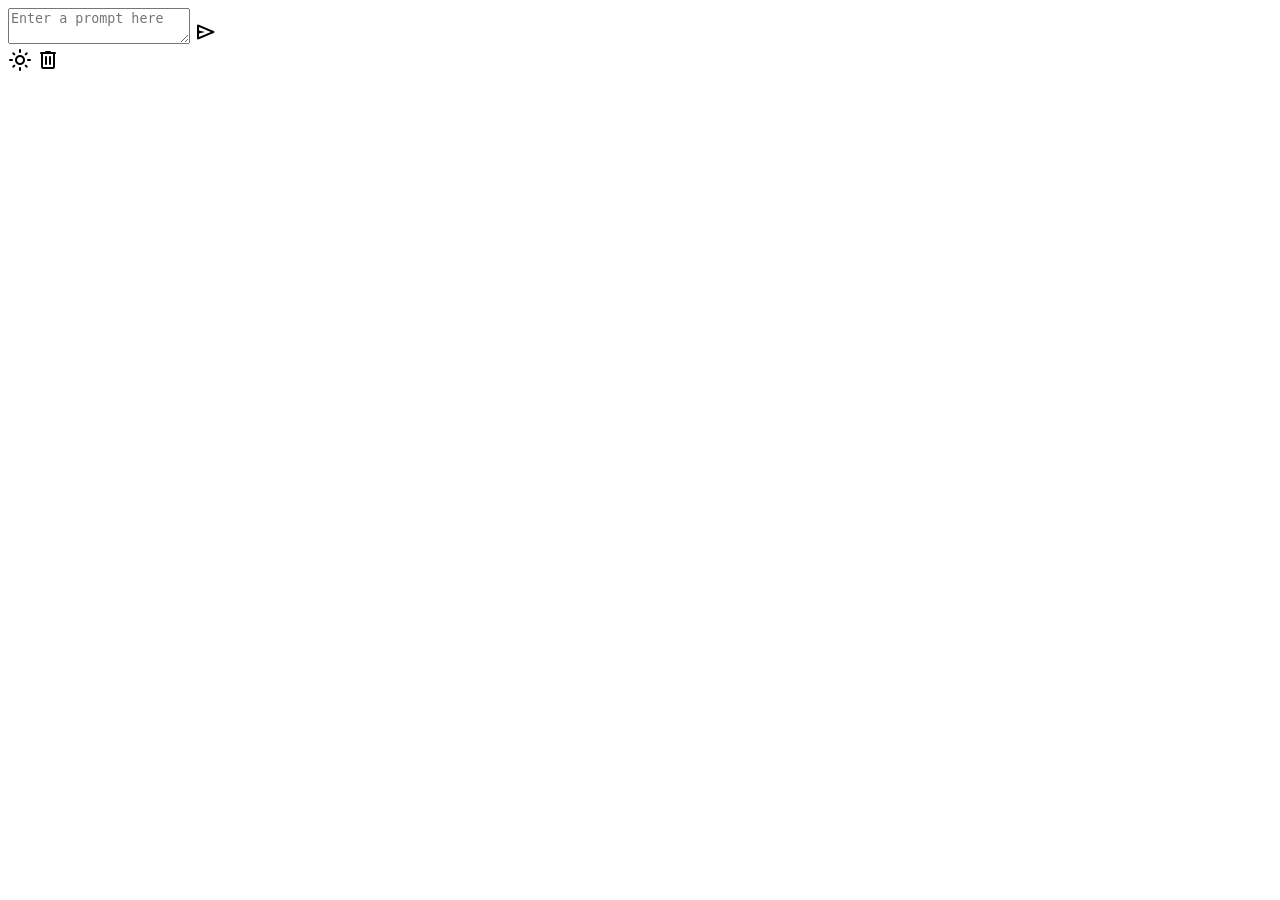
==== commit 3e3c189b: "Update index.html" ====
--- a/index.html
+++ b/index.html
@@ -1,427 +1,30 @@
 <!DOCTYPE html>
-<html lang="en">
-<head>
-    <meta charset="UTF-8">
+<!-- Coding By CodingNepal - www.codingnepalweb.com -->
+<html lang="en" dir="ltr">
+  <head>
+    <meta charset="utf-8">
+    <title>ChatGPT Clone in JavaScript | CodingNepal</title>
+    <link rel="stylesheet" href="style.css">
     <meta name="viewport" content="width=device-width, initial-scale=1.0">
-    <title>MIGG REG - Menu</title>
-    <style>
-        /* Reset and Base Styles */
-        * {
-            box-sizing: border-box;
-            margin: 0;
-            padding: 0;
-            font-family: 'Arial Black', 'Impact', sans-serif;
-            user-select: none;
-        }
-
-        body {
-            background-color: #030303;
-            color: #ffffff;
-            display: flex;
-            justify-content: center;
-            align-items: center;
-            min-height: 100vh;
-            overflow: hidden;
-            background-image: 
-                radial-gradient(circle at center, rgba(20, 20, 20, 0.8) 0%, #030303 100%),
-                linear-gradient(rgba(255, 255, 255, 0.02) 1px, transparent 1px),
-                linear-gradient(90deg, rgba(255, 255, 255, 0.02) 1px, transparent 1px);
-            background-size: 100% 100%, 16px 16px, 16px 16px;
-        }
-
-        /* Main Menu Window Frame */
-        .menu-frame {
-            position: relative;
-            width: 860px;
-            height: 580px;
-            background: #000000;
-            border: 2px solid #1a1a1a;
-            padding: 30px 40px;
-            display: flex;
-            flex-direction: column;
-            align-items: center;
-            justify-content: space-between;
-            box-shadow: 0 0 40px rgba(0, 0, 0, 0.95), inset 0 0 20px rgba(255, 255, 255, 0.02);
-        }
-
-        /* Vertical Decorative Side Texts */
-        .side-text-left {
-            position: absolute;
-            left: 15px;
-            bottom: 30px;
-            display: flex;
-            flex-direction: column;
-            align-items: center;
-            gap: 15px;
-        }
-        .side-text-left .word {
-            writing-mode: vertical-lr;
-            text-transform: uppercase;
-            font-size: 14px;
-            letter-spacing: 6px;
-            color: #666666;
-            font-weight: 900;
-        }
-        .side-text-left .icon-box {
-            width: 24px;
-            height: 24px;
-            border: 1px solid #444;
-            display: flex;
-            align-items: center;
-            justify-content: center;
-            font-size: 10px;
-            color: #666;
-        }
-
-        .side-text-right {
-            position: absolute;
-            right: 15px;
-            bottom: 30px;
-            display: flex;
-            flex-direction: column;
-            align-items: center;
-            gap: 12px;
-        }
-        .side-text-right .word {
-            writing-mode: vertical-lr;
-            text-transform: uppercase;
-            font-size: 14px;
-            letter-spacing: 5px;
-            color: #666666;
-            font-weight: 900;
-        }
-        .side-text-right .discord-svg {
-            width: 22px;
-            height: 22px;
-            fill: #666666;
-        }
-
-        /* Header Area Styling */
-        .menu-header {
-            width: 100%;
-            text-align: center;
-            position: relative;
-            margin-bottom: 10px;
-        }
-
-        .title-migg {
-            font-size: 82px;
-            font-weight: 900;
-            font-style: italic;
-            letter-spacing: 2px;
-            text-transform: uppercase;
-            line-height: 0.85;
-            background: linear-gradient(to bottom, 
-                #ffffff 0%, 
-                #f0f0f0 25%, 
-                #9c9e9f 45%, 
-                #727475 50%, 
-                #cccccc 55%, 
-                #ffffff 80%, 
-                #a3a3a3 100%
-            );
-            -webkit-background-clip: text;
-            -webkit-text-fill-color: transparent;
-            filter: drop-shadow(0px 3px 5px rgba(0, 0, 0, 0.9));
-        }
-
-        .divider-ribbon {
-            position: relative;
-            width: 100%;
-            height: 18px;
-            margin-top: 5px;
-            background: #ffffff;
-            clip-path: polygon(0 40%, 15% 0, 85% 0, 100% 40%, 85% 100%, 15% 100%);
-            display: flex;
-            align-items: center;
-            justify-content: center;
-        }
-
-        .title-reg {
-            font-size: 26px;
-            font-weight: 900;
-            font-style: italic;
-            letter-spacing: 12px;
-            color: #000000;
-            padding-left: 12px;
-            line-height: 1;
-            text-transform: uppercase;
-        }
-
-        /* Control Panels Grid Container */
-        .panels-container {
-            display: flex;
-            width: 100%;
-            height: 280px;
-            gap: 25px;
-            justify-content: center;
-            align-items: center;
-            margin: 20px 0;
-        }
-
-        /* Left Main Panel Layout */
-        .panel-inject-features {
-            flex: 2.8;
-            height: 100%;
-            border: 1px solid #2d2d2d;
-            background: linear-gradient(135deg, #0b0b0b 0%, #040404 100%);
-            display: flex;
-            padding: 25px;
-            position: relative;
-            border-radius: 4px;
-        }
-
-        .panel-column-left {
-            flex: 1;
-            display: flex;
-            flex-direction: column;
-            align-items: center;
-            justify-content: space-between;
-            border-right: 1px solid #1f1f1f;
-            padding-right: 15px;
-        }
-
-        .panel-column-right {
-            flex: 1.1;
-            display: flex;
-            flex-direction: column;
-            align-items: center;
-            justify-content: center;
-            gap: 20px;
-            padding-left: 15px;
-        }
-
-        /* Right Clear Panel Layout */
-        .panel-clear-actions {
-            flex: 0.9;
-            height: 100%;
-            border: 1px solid #2d2d2d;
-            background: linear-gradient(135deg, #0b0b0b 0%, #040404 100%);
-            border-radius: 6px;
-            display: flex;
-            flex-direction: column;
-            align-items: center;
-            justify-content: space-between;
-            padding: 25px 15px;
-            position: relative;
-            overflow: hidden;
-        }
-
-        .watermark-x {
-            position: absolute;
-            font-size: 160px;
-            color: #0f0f0f;
-            font-weight: 900;
-            font-style: italic;
-            line-height: 1;
-            top: 40%;
-            left: 50%;
-            transform: translate(-50%, -50%);
-            z-index: 1;
-            pointer-events: none;
-        }
-
-        /* Image Containers & App Icons styling */
-        .icon-wrapper-regedit {
-            width: 105px;
-            height: 105px;
-            background: linear-gradient(180deg, rgba(40,40,40,0.6) 0%, rgba(15,15,15,0.8) 100%);
-            border: 1px solid #3a3a3a;
-            border-radius: 20px;
-            display: flex;
-            align-items: center;
-            justify-content: center;
-            padding: 12px;
-            box-shadow: 0 8px 16px rgba(0,0,0,0.5), inset 0 2px 4px rgba(255,255,255,0.1);
-        }
-
-        .icon-wrapper-regedit img {
-            width: 100%;
-            height: 100%;
-            object-fit: contain;
-            filter: drop-shadow(0px 4px 8px rgba(0,0,0,0.4));
-        }
-
-        .icon-garena-brand {
-            width: 110px;
-            height: 110px;
-            display: flex;
-            align-items: center;
-            justify-content: center;
-        }
-
-        .icon-garena-brand img {
-            width: 100%;
-            height: 100%;
-            object-fit: contain;
-            filter: drop-shadow(0px 0px 12px rgba(255, 50, 50, 0.3));
-        }
-
-        /* Interactive Buttons */
-        .btn-action {
-            width: 100%;
-            background: #ffffff;
-            color: #000000;
-            border: none;
-            padding: 10px 15px;
-            font-size: 19px;
-            font-weight: 900;
-            font-style: italic;
-            text-transform: uppercase;
-            border-radius: 6px;
-            cursor: pointer;
-            text-align: center;
-            box-shadow: inset 0 -3px 0 #b0b0b0, 0 4px 10px rgba(0,0,0,0.3);
-            transition: all 0.1s ease;
-            position: relative;
-            z-index: 2;
-        }
-
-        .btn-action:active {
-            transform: scale(0.97);
-            background: #e5e5e5;
-            box-shadow: inset 0 -1px 0 #b0b0b0, 0 2px 5px rgba(0,0,0,0.3);
-        }
-
-        .btn-action:disabled {
-            background: #444444 !important;
-            color: #aaaaaa !important;
-            box-shadow: none !important;
-            cursor: not-allowed;
-        }
-
-        .btn-clear {
-            background: transparent;
-            color: #8c8c8c;
-            border: 2px solid #333333;
-            box-shadow: none;
-            font-size: 15px;
-            width: 95%;
-        }
-
-        .btn-clear:hover {
-            color: #ffffff;
-            border-color: #555555;
-            background: rgba(255,255,255,0.02);
-        }
-
-        .label-brand-sub {
-            font-size: 17px;
-            font-style: italic;
-            font-weight: 900;
-            color: #aaaaaa;
-            letter-spacing: 2px;
-            text-transform: uppercase;
-            text-shadow: 0 2px 4px rgba(0,0,0,0.5);
-        }
-
-        .menu-footer {
-            width: 100%;
-            text-align: center;
-        }
-
-        .footer-shop-link {
-            font-size: 13px;
-            font-weight: 900;
-            letter-spacing: 3px;
-            color: #ffffff;
-            text-transform: uppercase;
-            opacity: 0.8;
-        }
-
-        .loading-pulse {
-            animation: pulseState 0.5s infinite alternate;
-        }
-        @keyframes pulseState {
-            from { opacity: 0.7; transform: scale(0.98); }
-            to { opacity: 1; transform: scale(1); }
-        }
-    </style>
-</head>
-<body>
-
-    <div class="menu-frame">
-        
-        <div class="side-text-left">
-            <div class="word">GOD</div>
-            <div class="icon-box">&#x2328;</div>
+    <!-- Google Fonts Link For Icons -->
+    <link rel="stylesheet" href="https://fonts.googleapis.com/css2?family=Material+Symbols+Rounded:opsz,wght,FILL,GRAD@20..48,100..700,0..1,-50..200" />
+    <script src="script.js" defer></script>
+  </head>
+  <body>
+    <!-- Chats container -->
+    <div class="chat-container"></div>
+    
+    <!-- Typing container -->
+    <div class="typing-container">
+      <div class="typing-content">
+        <div class="typing-textarea">
+          <textarea id="chat-input" spellcheck="false" placeholder="Enter a prompt here" required></textarea>
+          <span id="send-btn" class="material-symbols-rounded">send</span>
         </div>
-
-        <div class="side-text-right">
-            <div class="word">DISCORD</div>
-            <svg class="discord-svg" viewBox="0 0 127.14 96.36">
-                <path d="M107.7,8.07A105.15,105.15,0,0,0,77.26,0a77.19,77.19,0,0,0-3.3,6.83A96.67,96.67,0,0,0,53.22,6.83,77.19,77.19,0,0,0,49.88,0,105.15,105.15,0,0,0,19.44,8.07C3.66,31.58-1.86,54.65,1,77.53A105.73,105.73,0,0,0,32,96.36a74.37,74.37,0,0,0,6.72-10.93,68.6,68.6,0,0,1-10.64-5.12c.91-.67,1.81-1.37,2.65-2.1a75.22,75.22,0,0,0,72.86,0c.84.73,1.74,1.43,2.65,2.1a68.86,68.86,0,0,1-10.64,5.12,74.74,74.74,0,0,0,6.72,10.93,105.73,105.73,0,0,0,31.05-18.83C129.92,50.7,124.16,27.78,107.7,8.07ZM42.45,65.69C36.18,65.69,31,60,31,53S36.18,40.36,42.45,40.36,53.87,46,53.87,53,48.72,65.69,42.45,65.69Zm42.24,0C78.41,65.69,73.24,60,73.24,53S78.41,40.36,84.69,40.36,96.11,46,96.11,53,91,65.69,84.69,65.69Z"/>
-            </svg>
-        </div>
-
-        <div class="menu-header">
-            <div class="title-migg">MIGG</div>
-            <div class="divider-ribbon">
-                <div class="title-reg">REG</div>
-            </div>
-        </div>
-
-        <div class="panels-container">
-            
-            <div class="panel-inject-features">
-                <div class="panel-column-left">
-                    <div class="icon-wrapper-regedit">
-                        <img src="https://upload.wikimedia.org/wikipedia/commons/0/0e/Windows_11_registry_editor_icon.svg" alt="Registry Editor">
-                    </div>
-                    <button class="btn-action" id="actionInjectBtn">INJECT</button>
-                </div>
-
-                <div class="panel-column-right">
-                    <div class="icon-garena-brand">
-                        <img src="https://crystalpng.com/wp-content/uploads/2025/09/garena-logo.png" alt="Garena Logo">
-                    </div>
-                    <div class="label-brand-sub">REG FREEFIRE</div>
-                </div>
-            </div>
-
-            <div class="panel-clear-actions">
-                <div class="watermark-x">X</div>
-                <button class="btn-action btn-clear">CLEAR</button>
-            </div>
-
-        </div>
-
-        <div class="menu-footer">
-            <div class="footer-shop-link">WEBSITE : MIGG SHOP</div>
-        </div>
-
+        <div class="typing-controls">
+          <span id="theme-btn" class="material-symbols-rounded">light_mode</span>
+          <span id="delete-btn" class="material-symbols-rounded">delete</span>
+      </div>
     </div>
-
-    <script>
-        document.getElementById('actionInjectBtn').addEventListener('click', function() {
-            const currentBtn = this;
-            if (currentBtn.disabled) return;
-            
-            currentBtn.disabled = true;
-            currentBtn.classList.add('loading-pulse');
-            
-            let secondsRemaining = 2;
-            currentBtn.innerText = `WAIT (${secondsRemaining}s)`;
-
-            const dynamicCountdown = setInterval(() => {
-                secondsRemaining--;
-                if (secondsRemaining > 0) {
-                    currentBtn.innerText = `WAIT (${secondsRemaining}s)`;
-                } else {
-                    clearInterval(dynamicCountdown);
-                    currentBtn.innerText = "OPENING...";
-                    
-                    // Direct deep-link redirect for Free Fire iOS app scheme
-                    window.location.href = "freefire://";
-
-                    setTimeout(() => {
-                        currentBtn.disabled = false;
-                        currentBtn.classList.remove('loading-pulse');
-                        currentBtn.innerText = "INJECT";
-                    }, 1800);
-                }
-            }, 1000);
-        });
-    </script>
-</body>
+  </body>
 </html>
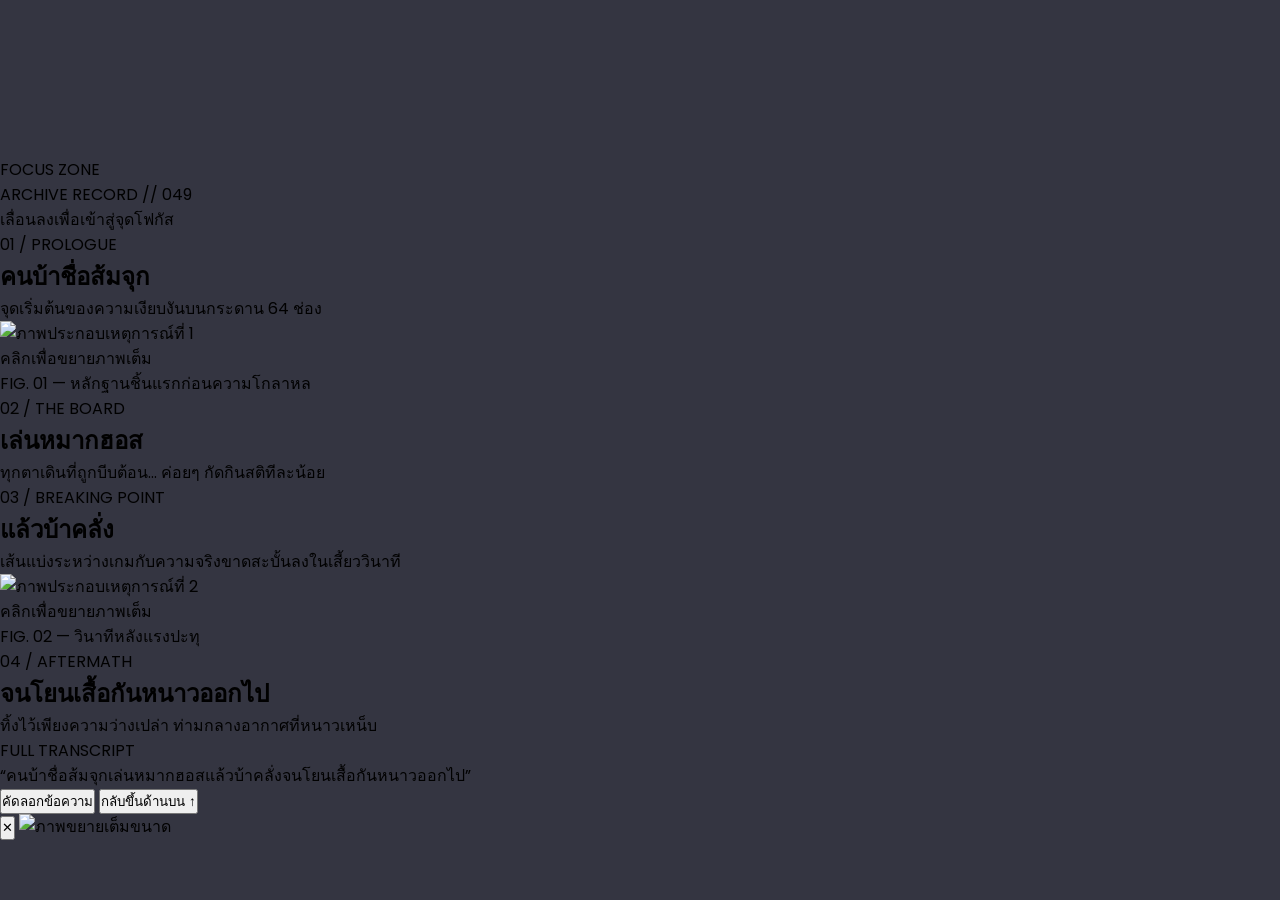
==== commit 06c45f4e: "Update index.html" ====
--- a/index.html
+++ b/index.html
@@ -1,30 +1,147 @@
 <!DOCTYPE html>
-<!-- Coding By CodingNepal - www.codingnepalweb.com -->
-<html lang="en" dir="ltr">
-  <head>
-    <meta charset="utf-8">
-    <title>ChatGPT Clone in JavaScript | CodingNepal</title>
-    <link rel="stylesheet" href="style.css">
-    <meta name="viewport" content="width=device-width, initial-scale=1.0">
-    <!-- Google Fonts Link For Icons -->
-    <link rel="stylesheet" href="https://fonts.googleapis.com/css2?family=Material+Symbols+Rounded:opsz,wght,FILL,GRAD@20..48,100..700,0..1,-50..200" />
-    <script src="script.js" defer></script>
-  </head>
-  <body>
-    <!-- Chats container -->
-    <div class="chat-container"></div>
-    
-    <!-- Typing container -->
-    <div class="typing-container">
-      <div class="typing-content">
-        <div class="typing-textarea">
-          <textarea id="chat-input" spellcheck="false" placeholder="Enter a prompt here" required></textarea>
-          <span id="send-btn" class="material-symbols-rounded">send</span>
-        </div>
-        <div class="typing-controls">
-          <span id="theme-btn" class="material-symbols-rounded">light_mode</span>
-          <span id="delete-btn" class="material-symbols-rounded">delete</span>
+<html lang="th">
+<head>
+  <meta charset="UTF-8" />
+  <meta name="viewport" content="width=device-width, initial-scale=1.0" />
+  <title>คนบ้าชื่อส้มจุก — Cinematic Scroll Experience</title>
+  <link rel="preconnect" href="https://fonts.googleapis.com" />
+  <link rel="preconnect" href="https://fonts.gstatic.com" crossorigin />
+  <link
+    href="https://fonts.googleapis.com/css2?family=Noto+Serif+Thai:wght@400;600;800&family=Prompt:wght@200;300;400;600;700&display=swap"
+    rel="stylesheet"
+  />
+  <link rel="stylesheet" href="style.css" />
+</head>
+<body>
+  <!-- พื้นหลังตารางหมากฮอสจางๆ และแสงบรรยากาศ -->
+  <div class="checker-bg" aria-hidden="true"></div>
+  <div class="ambient-glow" id="ambientGlow" aria-hidden="true"></div>
+  <canvas id="particleCanvas" aria-hidden="true"></canvas>
+
+  <!-- ขอบมืดด้านบนและล่าง (Vignette Mask) -->
+  <div class="edge-fade edge-fade--top" aria-hidden="true"></div>
+  <div class="edge-fade edge-fade--bottom" aria-hidden="true"></div>
+
+  <!-- เส้นเล็งจุดโฟกัสกึ่งกลางหน้าจอ (Optical Reticle) -->
+  <div class="center-reticle" aria-hidden="true">
+    <span class="reticle-line"></span>
+    <span class="reticle-dot"></span>
+    <span class="reticle-label">FOCUS ZONE</span>
+    <span class="reticle-dot"></span>
+    <span class="reticle-line"></span>
+  </div>
+
+  <!-- แถบแสดงความคืบหน้าการเลื่อนด้านขวา -->
+  <div class="scroll-progress-track" aria-hidden="true">
+    <div class="scroll-progress-bar" id="progressBar"></div>
+  </div>
+
+  <!-- ส่วนเปิดเรื่อง -->
+  <header class="hero-spacer">
+    <div class="scroll-cue">
+      <span class="cue-tag">ARCHIVE RECORD // 049</span>
+      <p class="cue-title">เลื่อนลงเพื่อเข้าสู่จุดโฟกัส</p>
+      <div class="mouse-icon">
+        <span class="mouse-wheel"></span>
       </div>
     </div>
-  </body>
+  </header>
+
+  <!-- เนื้อหาหลักที่คำนวณความชัดตามตำแหน่งกลางจอ -->
+  <main class="story-stream" id="storyStream">
+    <!-- ท่อนที่ 1 -->
+    <section class="focus-item text-block" data-mood="calm">
+      <span class="chapter-index">01 / PROLOGUE</span>
+      <h1 class="story-line">คนบ้าชื่อ<span class="highlight-orange">ส้มจุก</span></h1>
+      <p class="story-sub">จุดเริ่มต้นของความเงียบงันบนกระดาน 64 ช่อง</p>
+    </section>
+
+    <!-- ภาพประกอบที่ 1 -->
+    <figure class="focus-item media-block" data-mood="calm">
+      <div class="frame-wrapper" data-lightbox="https://raw.githubusercontent.com/memspopcat9472/Esign-Delta/refs/heads/main/IMG_0599.jpeg">
+        <div class="frame-corner tl"></div>
+        <div class="frame-corner tr"></div>
+        <div class="frame-corner bl"></div>
+        <div class="frame-corner br"></div>
+        <img
+          src="https://raw.githubusercontent.com/memspopcat9472/Esign-Delta/refs/heads/main/IMG_0599.jpeg"
+          alt="ภาพประกอบเหตุการณ์ที่ 1"
+          loading="lazy"
+        />
+        <div class="frame-overlay">
+          <span>คลิกเพื่อขยายภาพเต็ม</span>
+        </div>
+      </div>
+      <figcaption class="media-caption">FIG. 01 — หลักฐานชิ้นแรกก่อนความโกลาหล</figcaption>
+    </figure>
+
+    <!-- ท่อนที่ 2 -->
+    <section class="focus-item text-block" data-mood="tense">
+      <span class="chapter-index">02 / THE BOARD</span>
+      <h2 class="story-line">เล่น<span class="highlight-gold">หมากฮอส</span></h2>
+      <p class="story-sub">ทุกตาเดินที่ถูกบีบต้อน... ค่อยๆ กัดกินสติทีละน้อย</p>
+    </section>
+
+    <!-- ท่อนที่ 3 (จุดพีค: บ้าคลั่ง) -->
+    <section class="focus-item text-block climax-block" data-mood="狂気">
+      <span class="chapter-index">03 / BREAKING POINT</span>
+      <h2 class="story-line climax-text">แล้วบ้าคลั่ง</h2>
+      <p class="story-sub">เส้นแบ่งระหว่างเกมกับความจริงขาดสะบั้นลงในเสี้ยววินาที</p>
+    </section>
+
+    <!-- ภาพประกอบที่ 2 -->
+    <figure class="focus-item media-block" data-mood="狂気">
+      <div class="frame-wrapper" data-lightbox="https://raw.githubusercontent.com/memspopcat9472/Esign-Delta/refs/heads/main/IMG_0600.jpeg">
+        <div class="frame-corner tl"></div>
+        <div class="frame-corner tr"></div>
+        <div class="frame-corner bl"></div>
+        <div class="frame-corner br"></div>
+        <img
+          src="https://raw.githubusercontent.com/memspopcat9472/Esign-Delta/refs/heads/main/IMG_0600.jpeg"
+          alt="ภาพประกอบเหตุการณ์ที่ 2"
+          loading="lazy"
+        />
+        <div class="frame-overlay">
+          <span>คลิกเพื่อขยายภาพเต็ม</span>
+        </div>
+      </div>
+      <figcaption class="media-caption">FIG. 02 — วินาทีหลังแรงปะทุ</figcaption>
+    </figure>
+
+    <!-- ท่อนที่ 4 -->
+    <section class="focus-item text-block" data-mood="aftermath">
+      <span class="chapter-index">04 / AFTERMATH</span>
+      <h2 class="story-line">จนโยน<span class="highlight-ice">เสื้อกันหนาว</span>ออกไป</h2>
+      <p class="story-sub">ทิ้งไว้เพียงความว่างเปล่า ท่ามกลางอากาศที่หนาวเหน็บ</p>
+    </section>
+
+    <!-- สรุปข้อความเต็ม + ปุ่มคัดลอก -->
+    <section class="focus-item full-quote-card" data-mood="calm">
+      <div class="quote-box">
+        <span class="quote-badge">FULL TRANSCRIPT</span>
+        <blockquote id="fullQuoteText">
+          “คนบ้าชื่อส้มจุกเล่นหมากฮอสแล้วบ้าคลั่งจนโยนเสื้อกันหนาวออกไป”
+        </blockquote>
+        <div class="quote-actions">
+          <button type="button" id="copyBtn" class="btn-glass">
+            <span id="copyBtnText">คัดลอกข้อความ</span>
+          </button>
+          <button type="button" id="topBtn" class="btn-glass btn-ghost">
+            กลับขึ้นด้านบน ↑
+          </button>
+        </div>
+      </div>
+    </section>
+  </main>
+
+  <footer class="footer-spacer"></footer>
+
+  <!-- Modal ขยายรูปภาพเต็มจอ -->
+  <div class="lightbox" id="lightbox" aria-hidden="true">
+    <button type="button" class="lightbox-close" id="lightboxClose" aria-label="ปิดหน้าต่าง">✕</button>
+    <img id="lightboxImg" src="" alt="ภาพขยายเต็มขนาด" />
+  </div>
+
+  <script src="script.js"></script>
+</body>
 </html>
--- a/style.css
+++ b/style.css
@@ -0,0 +1,255 @@
+/* Import Google font - Poppins */
+@import url('https://fonts.googleapis.com/css2?family=Poppins:wght@400;500;600&display=swap');
+* {
+  margin: 0;
+  padding: 0;
+  box-sizing: border-box;
+  font-family: "Poppins", sans-serif;
+}
+:root {
+  --text-color: #FFFFFF;
+  --icon-color: #ACACBE;
+  --icon-hover-bg: #5b5e71;
+  --placeholder-color: #dcdcdc;
+  --outgoing-chat-bg: #343541;
+  --incoming-chat-bg: #444654;
+  --outgoing-chat-border: #343541;
+  --incoming-chat-border: #444654;
+}
+.light-mode {
+  --text-color: #343541;
+  --icon-color: #a9a9bc;
+  --icon-hover-bg: #f1f1f3;
+  --placeholder-color: #6c6c6c;
+  --outgoing-chat-bg: #FFFFFF;
+  --incoming-chat-bg: #F7F7F8;
+  --outgoing-chat-border: #FFFFFF;
+  --incoming-chat-border: #D9D9E3;
+}
+body {
+  background: var(--outgoing-chat-bg);
+}
+/* Chats container styling */
+.chat-container {
+  overflow-y: auto;
+  max-height: 100vh;
+  padding-bottom: 150px;
+}
+:where(.chat-container, textarea)::-webkit-scrollbar {
+  width: 6px;
+}
+:where(.chat-container, textarea)::-webkit-scrollbar-track {
+  background: var(--incoming-chat-bg);
+  border-radius: 25px;
+}
+:where(.chat-container, textarea)::-webkit-scrollbar-thumb {
+  background: var(--icon-color);
+  border-radius: 25px;
+}
+.default-text {
+  display: flex;
+  align-items: center;
+  justify-content: center;
+  flex-direction: column;
+  height: 70vh;
+  padding: 0 10px;
+  text-align: center;
+  color: var(--text-color);
+}
+.default-text h1 {
+  font-size: 3.3rem;
+}
+.default-text p {
+  margin-top: 10px;
+  font-size: 1.1rem;
+}
+.chat-container .chat {
+  padding: 25px 10px;
+  display: flex;
+  justify-content: center;
+  color: var(--text-color);
+}
+.chat-container .chat.outgoing {
+  background: var(--outgoing-chat-bg);
+  border: 1px solid var(--outgoing-chat-border);
+}
+.chat-container .chat.incoming {
+  background: var(--incoming-chat-bg);
+  border: 1px solid var(--incoming-chat-border);
+}
+.chat .chat-content {
+  display: flex;
+  max-width: 1200px;
+  width: 100%;
+  align-items: flex-start;
+  justify-content: space-between;
+}
+span.material-symbols-rounded {
+  user-select: none;
+  cursor: pointer;
+}
+.chat .chat-content span {
+  cursor: pointer;
+  font-size: 1.3rem;
+  color: var(--icon-color);
+  visibility: hidden;
+}
+.chat:hover .chat-content:not(:has(.typing-animation), :has(.error)) span {
+  visibility: visible;
+}
+.chat .chat-details {
+  display: flex;
+  align-items: center;
+}
+.chat .chat-details img {
+  width: 35px;
+  height: 35px;
+  align-self: flex-start;
+  object-fit: cover;
+  border-radius: 2px;
+}
+.chat .chat-details p {
+  white-space: pre-wrap;
+  font-size: 1.05rem;
+  padding: 0 50px 0 25px;
+  color: var(--text-color);
+  word-break: break-word;
+}
+.chat .chat-details p.error {
+  color: #e55865;
+}
+.chat .typing-animation {
+  padding-left: 25px;
+  display: inline-flex;
+}
+.typing-animation .typing-dot {
+  height: 7px;
+  width: 7px;
+  border-radius: 50%;
+  margin: 0 3px;
+  opacity: 0.7;
+  background: var(--text-color);
+  animation: animateDots 1.5s var(--delay) ease-in-out infinite;
+}
+.typing-animation .typing-dot:first-child {
+  margin-left: 0;
+}
+@keyframes animateDots {
+  0%,44% {
+    transform: translateY(0px);
+  }
+  28% {
+    opacity: 0.4;
+    transform: translateY(-6px);
+  }
+  44% {
+    opacity: 0.2;
+  }
+}
+/* Typing container styling */
+.typing-container {
+  position: fixed;
+  bottom: 0;
+  width: 100%;
+  display: flex;
+  padding: 20px 10px;
+  justify-content: center;
+  background: var(--outgoing-chat-bg);
+  border-top: 1px solid var(--incoming-chat-border);
+}
+.typing-container .typing-content {
+  display: flex;
+  max-width: 950px;
+  width: 100%;
+  align-items: flex-end;
+}
+.typing-container .typing-textarea {
+  width: 100%;
+  display: flex;
+  position: relative;
+}
+.typing-textarea textarea {
+  resize: none;
+  height: 55px;
+  width: 100%;
+  border: none;
+  padding: 15px 45px 15px 20px;
+  color: var(--text-color);
+  font-size: 1rem;
+  border-radius: 4px;
+  max-height: 250px;
+  overflow-y: auto;
+  background: var(--incoming-chat-bg);
+  outline: 1px solid var(--incoming-chat-border);
+}
+.typing-textarea textarea::placeholder {
+  color: var(--placeholder-color);
+}
+.typing-content span {
+  width: 55px;
+  height: 55px;
+  display: flex;
+  border-radius: 4px;
+  font-size: 1.35rem;
+  align-items: center;
+  justify-content: center;
+  color: var(--icon-color);
+}
+.typing-textarea span {
+  position: absolute;
+  right: 0;
+  bottom: 0;
+  visibility: hidden;
+}
+.typing-textarea textarea:valid ~ span {
+  visibility: visible;
+}
+.typing-controls {
+  display: flex;
+}
+.typing-controls span {
+  margin-left: 7px;
+  font-size: 1.4rem;
+  background: var(--incoming-chat-bg);
+  outline: 1px solid var(--incoming-chat-border);
+}
+.typing-controls span:hover {
+  background: var(--icon-hover-bg);
+}
+/* Reponsive Media Query */
+@media screen and (max-width: 600px) {
+  .default-text h1 {
+    font-size: 2.3rem;
+  }
+  :where(.default-text p, textarea, .chat p) {
+    font-size: 0.95rem!important;
+  }
+  .chat-container .chat {
+    padding: 20px 10px;
+  }
+  .chat-container .chat img {
+    height: 32px;
+    width: 32px;
+  }
+  .chat-container .chat p {
+    padding: 0 20px;
+  }
+  .chat .chat-content:not(:has(.typing-animation), :has(.error)) span {
+    visibility: visible;
+  }
+  .typing-container {
+    padding: 15px 10px;
+  }
+  .typing-textarea textarea {
+    height: 45px;
+    padding: 10px 40px 10px 10px;
+  }
+  .typing-content span {
+    height: 45px;
+    width: 45px;
+    margin-left: 5px;
+  }
+  span.material-symbols-rounded {
+    font-size: 1.25rem!important;
+  }
+}
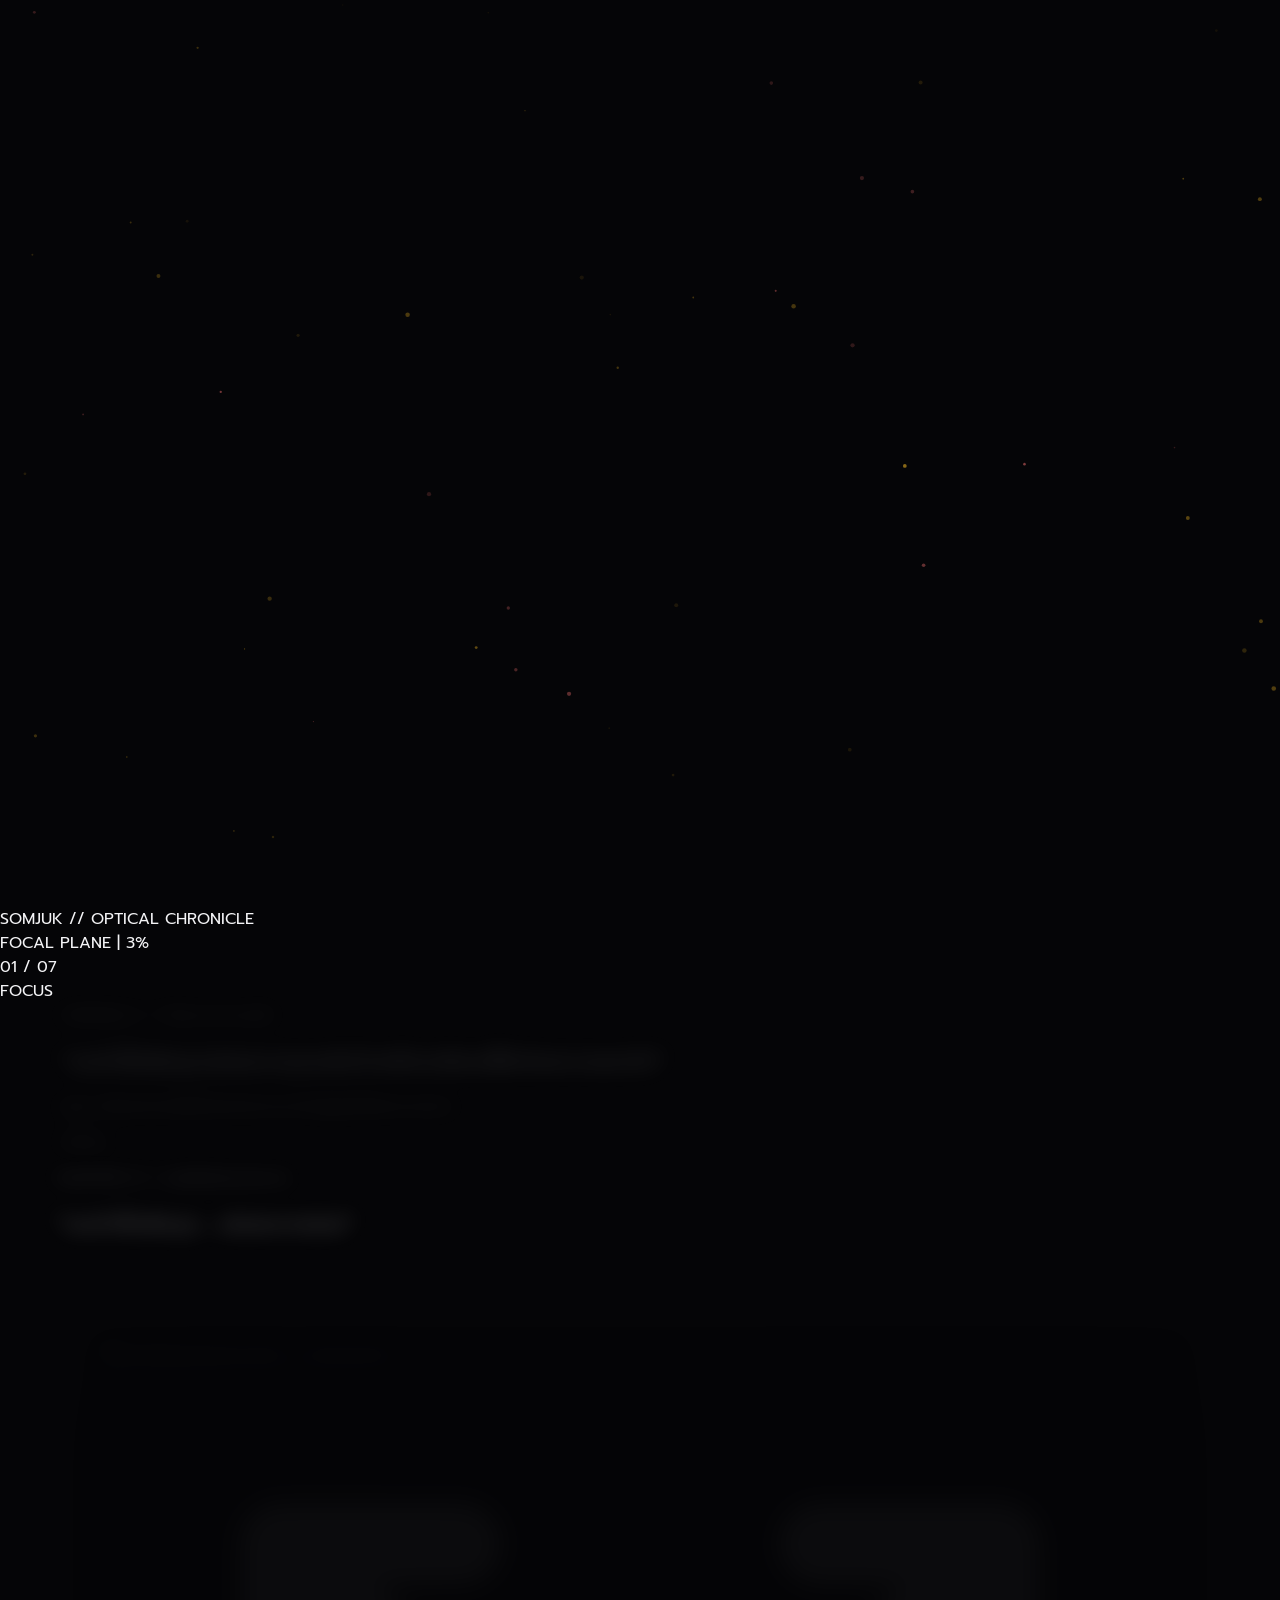
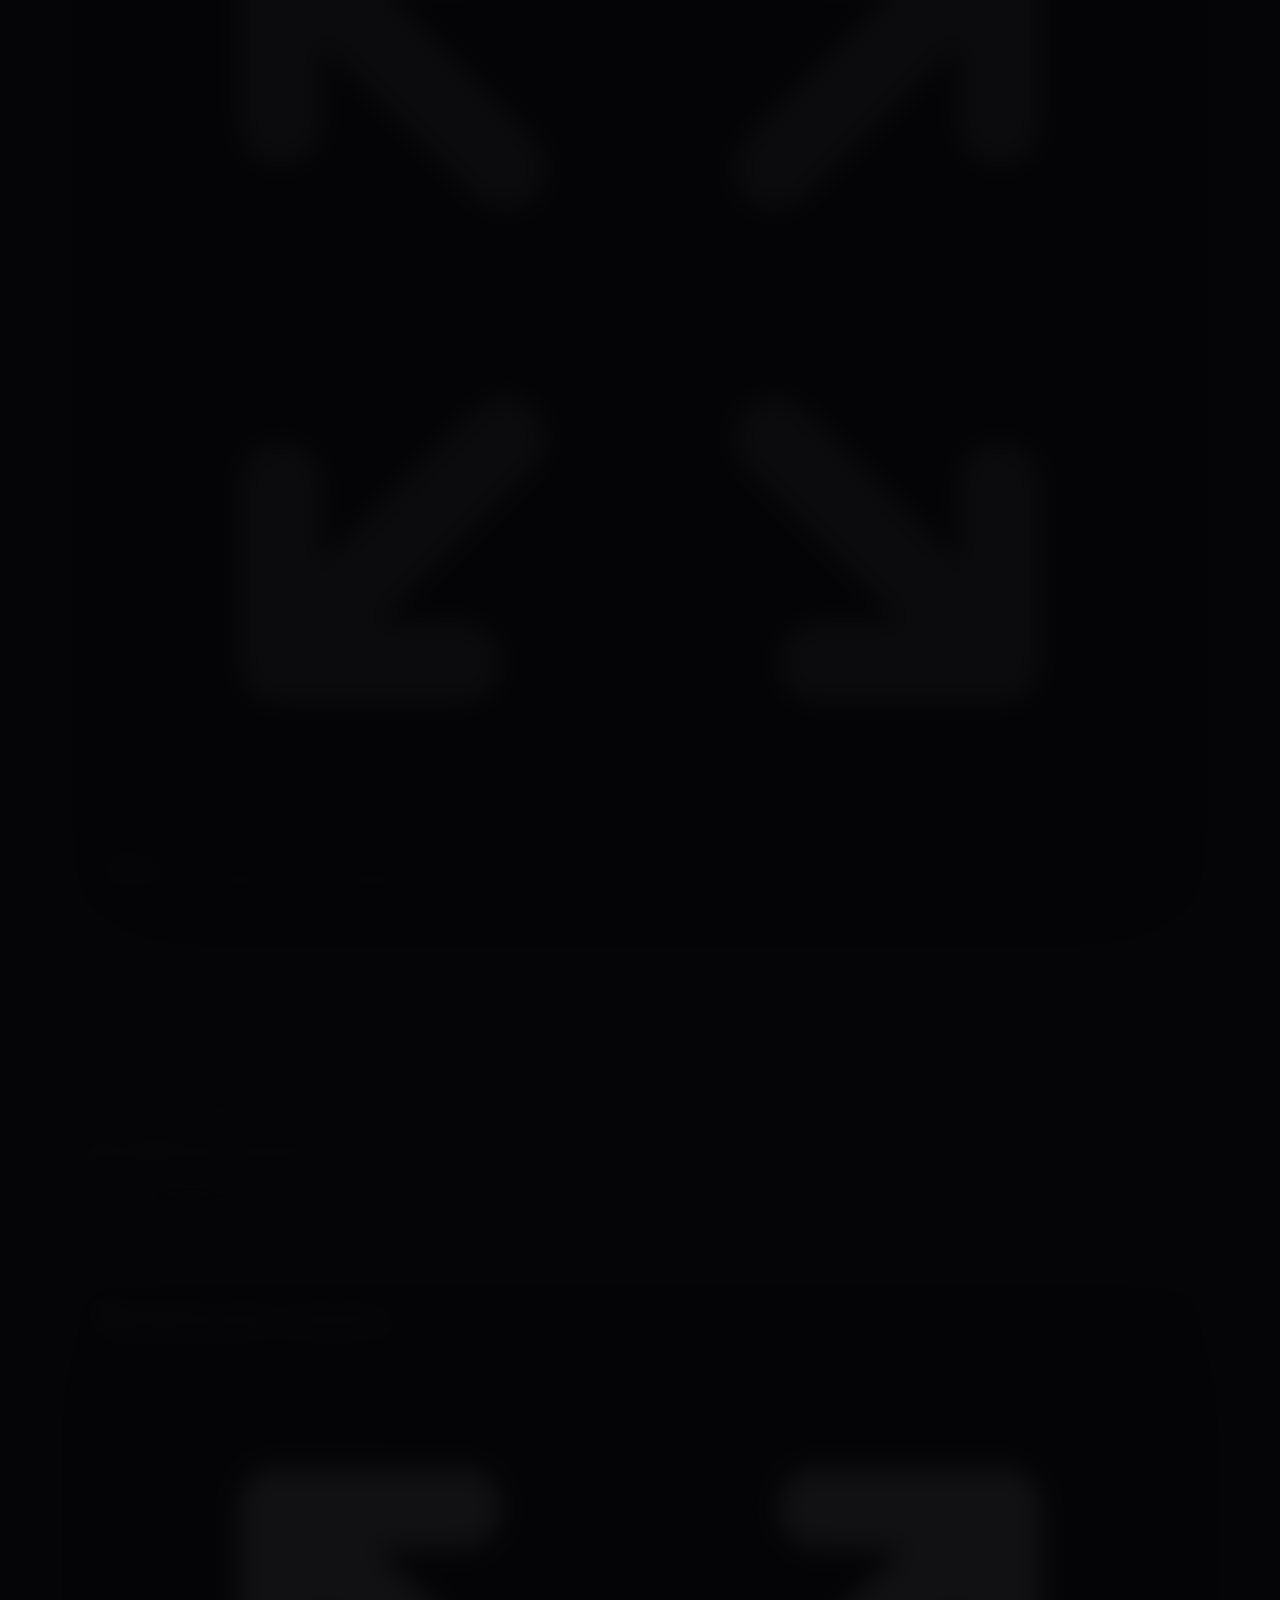
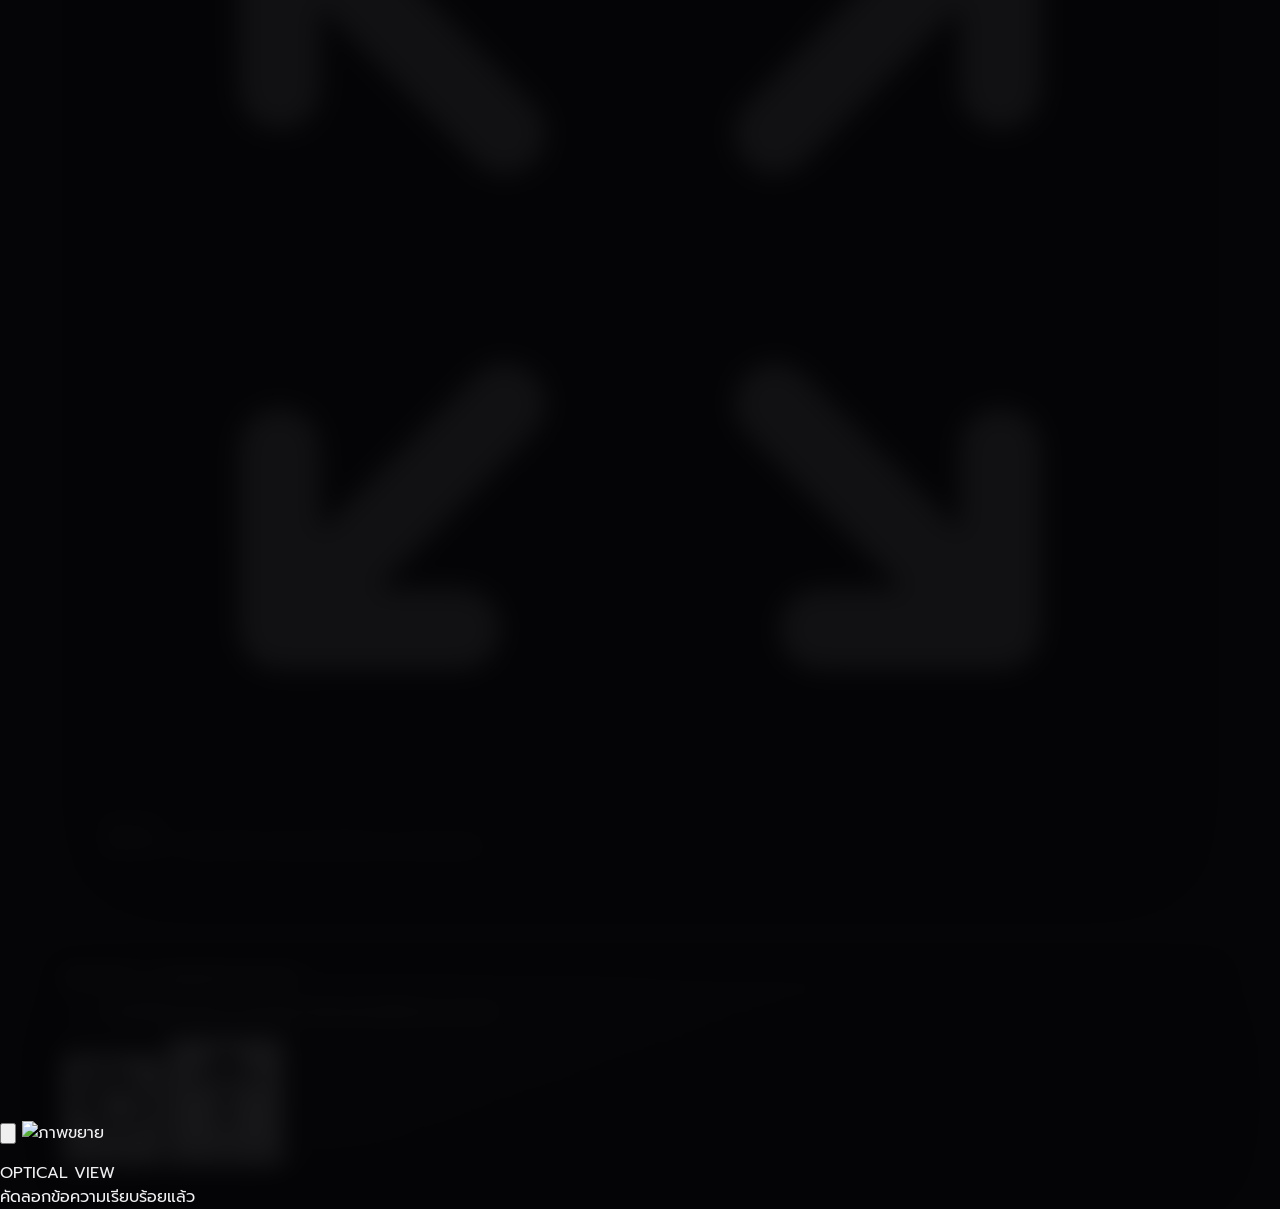
==== commit bda7335d: "Create index.html" ====
--- a/index.html
+++ b/index.html
@@ -1,147 +1,856 @@
 <!DOCTYPE html>
-<html lang="th">
+<html lang="th" class="dark scroll-smooth">
 <head>
   <meta charset="UTF-8" />
   <meta name="viewport" content="width=device-width, initial-scale=1.0" />
-  <title>คนบ้าชื่อส้มจุก — Cinematic Scroll Experience</title>
+  <title>คนบ้าชื่อส้มจุก — Optical Focus Chronicle</title>
+
+  <!-- Tailwind CSS -->
+  <script src="https://cdn.tailwindcss.com"></script>
+
+  <!-- Google Fonts: Prompt, Noto Serif Thai & JetBrains Mono -->
   <link rel="preconnect" href="https://fonts.googleapis.com" />
   <link rel="preconnect" href="https://fonts.gstatic.com" crossorigin />
   <link
-    href="https://fonts.googleapis.com/css2?family=Noto+Serif+Thai:wght@400;600;800&family=Prompt:wght@200;300;400;600;700&display=swap"
+    href="https://fonts.googleapis.com/css2?family=JetBrains+Mono:wght@300;400;500&family=Noto+Serif+Thai:wght@300;400;600;700&family=Prompt:wght@200;300;400;500;600;700&display=swap"
     rel="stylesheet"
   />
-  <link rel="stylesheet" href="style.css" />
+
+  <script>
+    tailwind.config = {
+      darkMode: 'class',
+      theme: {
+        extend: {
+          fontFamily: {
+            sans: ['Prompt', 'sans-serif'],
+            serif: ['Noto Serif Thai', 'serif'],
+            mono: ['JetBrains Mono', 'monospace'],
+          },
+          colors: {
+            obsidian: '#050507',
+          },
+        },
+      },
+    };
+  </script>
+
+  <style>
+    /* ==========================================================================
+       BASE & ATMOSPHERIC DARK THEME STYLES
+       ========================================================================== */
+    :root {
+      --bg-obsidian: #050507;
+      --accent-amber: rgba(245, 158, 11, 0.16);
+      --accent-crimson: rgba(220, 38, 38, 0.18);
+    }
+
+    * {
+      box-sizing: border-box;
+    }
+
+    html,
+    body {
+      margin: 0;
+      padding: 0;
+      background-color: var(--bg-obsidian);
+      color: #f4f4f6;
+      font-family: 'Prompt', sans-serif;
+      overflow-x: hidden;
+      -webkit-font-smoothing: antialiased;
+      -moz-osx-font-smoothing: grayscale;
+    }
+
+    /* Custom Sleek Dark Scrollbar */
+    ::-webkit-scrollbar {
+      width: 5px;
+    }
+    ::-webkit-scrollbar-track {
+      background: #050507;
+    }
+    ::-webkit-scrollbar-thumb {
+      background: rgba(255, 255, 255, 0.14);
+      border-radius: 9999px;
+    }
+    ::-webkit-scrollbar-thumb:hover {
+      background: rgba(245, 158, 11, 0.45);
+    }
+
+    /* Subtle Faint Checkers (หมากฮอส) Background Grid with Radial Fade */
+    .checkers-bg {
+      background-image:
+        linear-gradient(45deg, rgba(255, 255, 255, 0.018) 25%, transparent 25%),
+        linear-gradient(-45deg, rgba(255, 255, 255, 0.018) 25%, transparent 25%),
+        linear-gradient(45deg, transparent 75%, rgba(255, 255, 255, 0.018) 75%),
+        linear-gradient(-45deg, transparent 75%, rgba(255, 255, 255, 0.018) 75%);
+      background-size: 72px 72px;
+      background-position: 0 0, 0 36px, 36px -36px, -36px 0;
+      mask-image: radial-gradient(circle at 50% 50%, rgba(0, 0, 0, 0.85) 0%, transparent 72%);
+      -webkit-mask-image: radial-gradient(circle at 50% 50%, rgba(0, 0, 0, 0.85) 0%, transparent 72%);
+    }
+
+    /* Cinematic Film Grain Overlay */
+    .film-grain {
+      background-image: url("data:image/svg+xml,%3Csvg viewBox='0 0 200 200' xmlns='http://www.w3.org/2000/svg'%3E%3Cfilter id='noiseFilter'%3E%3CfeTurbulence type='fractalNoise' baseFrequency='0.85' numOctaves='3' stitchTiles='stitch'/%3E%3C/filter%3E%3Crect width='100%25' height='100%25' filter='url(%23noiseFilter)' opacity='0.045'/%3E%3C/svg%3E");
+    }
+
+    /* ==========================================================================
+       OPTICAL FOCUS NODE MECHANICS (GPU ACCELERATED)
+       ========================================================================== */
+    .focus-node {
+      will-change: opacity, filter, transform;
+      transform-origin: center center;
+      /* Initial subtle diffused state before JS loop takes over */
+      opacity: 0.05;
+      filter: blur(12px);
+      transform: scale(0.92);
+    }
+
+    /* Intense Madness Glow when Chapter 02 reaches center focal plane */
+    .madness-text {
+      transition: text-shadow 0.35s ease, color 0.35s ease;
+    }
+    .madness-text.is-centered {
+      color: #fff5f5;
+      text-shadow:
+        0 0 24px rgba(239, 68, 68, 0.55),
+        0 0 60px rgba(245, 158, 11, 0.35),
+        0 0 110px rgba(220, 38, 38, 0.25);
+    }
+
+    /* Glassmorphic Photo Frame Styling */
+    .optical-frame {
+      background: linear-gradient(
+        160deg,
+        rgba(24, 24, 30, 0.72) 0%,
+        rgba(9, 9, 12, 0.88) 100%
+      );
+      backdrop-filter: blur(16px);
+      -webkit-backdrop-filter: blur(16px);
+      border: 1px solid rgba(255, 255, 255, 0.09);
+      box-shadow:
+        0 30px 80px -20px rgba(0, 0, 0, 0.95),
+        inset 0 1px 0 0 rgba(255, 255, 255, 0.08);
+      transition: border-color 0.4s ease, box-shadow 0.4s ease;
+    }
+
+    .focus-node.is-centered .optical-frame {
+      border-color: rgba(245, 158, 11, 0.32);
+      box-shadow:
+        0 35px 90px -15px rgba(0, 0, 0, 0.98),
+        0 0 50px -12px rgba(245, 158, 11, 0.16),
+        inset 0 1px 0 0 rgba(255, 255, 255, 0.15);
+    }
+
+    /* Scroll Down Pulse Animation */
+    @keyframes scrollDrop {
+      0% {
+        transform: translateY(-100%);
+        opacity: 0;
+      }
+      40% {
+        opacity: 1;
+      }
+      100% {
+        transform: translateY(200%);
+        opacity: 0;
+      }
+    }
+    .animate-scroll-drop {
+      animation: scrollDrop 2.2s cubic-bezier(0.65, 0, 0.35, 1) infinite;
+    }
+  </style>
 </head>
-<body>
-  <!-- พื้นหลังตารางหมากฮอสจางๆ และแสงบรรยากาศ -->
-  <div class="checker-bg" aria-hidden="true"></div>
-  <div class="ambient-glow" id="ambientGlow" aria-hidden="true"></div>
-  <canvas id="particleCanvas" aria-hidden="true"></canvas>
-
-  <!-- ขอบมืดด้านบนและล่าง (Vignette Mask) -->
-  <div class="edge-fade edge-fade--top" aria-hidden="true"></div>
-  <div class="edge-fade edge-fade--bottom" aria-hidden="true"></div>
-
-  <!-- เส้นเล็งจุดโฟกัสกึ่งกลางหน้าจอ (Optical Reticle) -->
-  <div class="center-reticle" aria-hidden="true">
-    <span class="reticle-line"></span>
-    <span class="reticle-dot"></span>
-    <span class="reticle-label">FOCUS ZONE</span>
-    <span class="reticle-dot"></span>
-    <span class="reticle-line"></span>
-  </div>
-
-  <!-- แถบแสดงความคืบหน้าการเลื่อนด้านขวา -->
-  <div class="scroll-progress-track" aria-hidden="true">
-    <div class="scroll-progress-bar" id="progressBar"></div>
-  </div>
-
-  <!-- ส่วนเปิดเรื่อง -->
-  <header class="hero-spacer">
-    <div class="scroll-cue">
-      <span class="cue-tag">ARCHIVE RECORD // 049</span>
-      <p class="cue-title">เลื่อนลงเพื่อเข้าสู่จุดโฟกัส</p>
-      <div class="mouse-icon">
-        <span class="mouse-wheel"></span>
-      </div>
+<body class="bg-obsidian text-zinc-100 selection:bg-amber-500/30 selection:text-amber-200">
+
+  <!-- ========================================================================
+       FIXED ATMOSPHERIC BACKGROUND LAYERS
+       ======================================================================== -->
+  <!-- 1. Ambient Radial Lighting (shifts subtly with narrative tension) -->
+  <div
+    id="ambient-glow"
+    class="fixed inset-0 pointer-events-none z-0 transition-all duration-700"
+    style="
+      background:
+        radial-gradient(circle at 50% 50%, rgba(245, 158, 11, 0.065) 0%, rgba(5, 5, 7, 0) 58%),
+        radial-gradient(circle at 20% 25%, rgba(99, 102, 241, 0.03) 0%, transparent 45%),
+        radial-gradient(circle at 80% 75%, rgba(220, 38, 38, 0.04) 0%, transparent 50%);
+    "
+  ></div>
+
+  <!-- 2. Subtle Checkers (หมากฮอส) Architectural Grid -->
+  <div class="fixed inset-0 pointer-events-none z-0 checkers-bg opacity-80"></div>
+
+  <!-- 3. Interactive Luminous Dust & Ember Particle Canvas -->
+  <canvas id="particle-canvas" class="fixed inset-0 w-full h-full pointer-events-none z-0"></canvas>
+
+  <!-- 4. Cinematic Film Grain Overlay -->
+  <div class="fixed inset-0 pointer-events-none z-10 film-grain"></div>
+
+  <!-- 5. Top & Bottom Soft Vignette Fade Gradients -->
+  <div
+    class="fixed top-0 inset-x-0 h-32 sm:h-44 pointer-events-none z-20"
+    style="background: linear-gradient(to bottom, #050507 0%, rgba(5, 5, 7, 0.78) 45%, rgba(5, 5, 7, 0) 100%);"
+  ></div>
+  <div
+    class="fixed bottom-0 inset-x-0 h-32 sm:h-44 pointer-events-none z-20"
+    style="background: linear-gradient(to top, #050507 0%, rgba(5, 5, 7, 0.78) 45%, rgba(5, 5, 7, 0) 100%);"
+  ></div>
+
+  <!-- ========================================================================
+       FIXED OPTICAL VIEWPORT HUD & CENTER RETICLE MARKERS (50VH)
+       ======================================================================== -->
+  <!-- Top Minimal Header Bar -->
+  <header class="fixed top-0 inset-x-0 z-30 px-5 sm:px-10 py-5 flex items-center justify-between pointer-events-none">
+    <div class="flex items-center gap-2.5">
+      <span class="w-2 h-2 rounded-full bg-amber-400/80 shadow-[0_0_10px_rgba(251,191,36,0.8)]"></span>
+      <span class="font-mono text-[11px] sm:text-xs tracking-[0.22em] text-zinc-400 uppercase">
+        SOMJUK // OPTICAL CHRONICLE
+      </span>
+    </div>
+    <div class="hidden sm:flex items-center gap-3 font-mono text-[11px] tracking-widest text-zinc-500">
+      <span>FOCAL PLANE</span>
+      <span class="text-zinc-700">|</span>
+      <span id="hud-sharpness" class="text-amber-400/90">100%</span>
     </div>
   </header>
 
-  <!-- เนื้อหาหลักที่คำนวณความชัดตามตำแหน่งกลางจอ -->
-  <main class="story-stream" id="storyStream">
-    <!-- ท่อนที่ 1 -->
-    <section class="focus-item text-block" data-mood="calm">
-      <span class="chapter-index">01 / PROLOGUE</span>
-      <h1 class="story-line">คนบ้าชื่อ<span class="highlight-orange">ส้มจุก</span></h1>
-      <p class="story-sub">จุดเริ่มต้นของความเงียบงันบนกระดาน 64 ช่อง</p>
-    </section>
-
-    <!-- ภาพประกอบที่ 1 -->
-    <figure class="focus-item media-block" data-mood="calm">
-      <div class="frame-wrapper" data-lightbox="https://raw.githubusercontent.com/memspopcat9472/Esign-Delta/refs/heads/main/IMG_0599.jpeg">
-        <div class="frame-corner tl"></div>
-        <div class="frame-corner tr"></div>
-        <div class="frame-corner bl"></div>
-        <div class="frame-corner br"></div>
-        <img
-          src="https://raw.githubusercontent.com/memspopcat9472/Esign-Delta/refs/heads/main/IMG_0599.jpeg"
-          alt="ภาพประกอบเหตุการณ์ที่ 1"
-          loading="lazy"
-        />
-        <div class="frame-overlay">
-          <span>คลิกเพื่อขยายภาพเต็ม</span>
+  <!-- Left & Right Center-Screen (50vh) Optical Reticle Markers -->
+  <div
+    aria-hidden="true"
+    class="fixed left-3 sm:left-8 top-1/2 -translate-y-1/2 z-30 pointer-events-none flex items-center gap-2 opacity-65"
+  >
+    <div class="w-3 sm:w-6 h-[1px] bg-gradient-to-r from-transparent to-amber-400/70"></div>
+    <div class="w-1.5 h-1.5 rotate-45 border border-amber-400/80"></div>
+    <span id="hud-node-index" class="hidden md:inline-block font-mono text-[10px] tracking-[0.2em] text-zinc-500 ml-1">
+      01 / 07
+    </span>
+  </div>
+
+  <div
+    aria-hidden="true"
+    class="fixed right-3 sm:right-8 top-1/2 -translate-y-1/2 z-30 pointer-events-none flex items-center gap-2 opacity-65"
+  >
+    <span class="hidden md:inline-block font-mono text-[10px] tracking-[0.2em] text-zinc-500 mr-1">
+      FOCUS
+    </span>
+    <div class="w-1.5 h-1.5 rotate-45 border border-amber-400/80"></div>
+    <div class="w-3 sm:w-6 h-[1px] bg-gradient-to-l from-transparent to-amber-400/70"></div>
+  </div>
+
+  <!-- Sleek Vertical Scroll Progress Track (Right Edge) -->
+  <div
+    aria-hidden="true"
+    class="fixed right-2 sm:right-4 top-1/2 -translate-y-1/2 h-28 sm:h-36 w-[2px] bg-white/10 rounded-full z-30 pointer-events-none overflow-hidden"
+  >
+    <div
+      id="scroll-progress-bar"
+      class="w-full bg-gradient-to-b from-amber-400 via-orange-500 to-red-500 rounded-full transition-all duration-100"
+      style="height: 0%;"
+    ></div>
+  </div>
+
+  <!-- ========================================================================
+       MAIN SCROLLABLE STORY STAGE (GENEROUS 45VH TOP & BOTTOM PADDING)
+       ======================================================================== -->
+  <main class="relative z-10 max-w-4xl mx-auto px-6 sm:px-10 pt-[45vh] pb-[45vh] flex flex-col items-center">
+
+    <!-- ======================================================================
+         BLOCK 1: HERO INTRO
+         ====================================================================== -->
+    <section
+      data-node="01"
+      data-mood="amber"
+      class="focus-node w-full min-h-[42vh] flex flex-col items-center justify-center text-center my-8 sm:my-14"
+    >
+      <div class="inline-flex items-center gap-2.5 px-3.5 py-1.5 rounded-full bg-white/[0.03] border border-white/[0.08] mb-7">
+        <span class="w-1.5 h-1.5 rounded-full bg-amber-400"></span>
+        <span class="font-mono text-[11px] sm:text-xs tracking-[0.22em] text-amber-300/90 uppercase">
+          CHRONICLE // เรื่องราวความคลั่ง
+        </span>
+      </div>
+
+      <h1 class="font-serif text-2xl sm:text-4xl md:text-5xl font-semibold leading-[1.45] sm:leading-[1.4] tracking-tight text-white max-w-3xl drop-shadow-[0_4px_24px_rgba(0,0,0,0.85)]">
+        “คนบ้าชื่อส้มจุกเล่นหมากรุกแล้วบ้าคลั่งจนโยนเสื้อกันหนาวออกไป”
+      </h1>
+
+      <p class="mt-6 text-xs sm:text-sm text-zinc-400 font-light tracking-wider max-w-md">
+        ค่อยๆ เลื่อนหน้าจอเพื่อดึงแต่ละช่วงเวลาเข้าสู่จุดโฟกัสกลางสายตา
+      </p>
+
+      <!-- Subtle Scroll Prompt -->
+      <div class="mt-10 flex flex-col items-center gap-2 opacity-75">
+        <span class="font-mono text-[10px] tracking-[0.25em] text-zinc-500 uppercase">SCROLL</span>
+        <div class="w-[1px] h-10 bg-white/10 overflow-hidden relative rounded-full">
+          <div class="w-full h-1/2 bg-gradient-to-b from-transparent via-amber-400 to-transparent animate-scroll-drop"></div>
         </div>
       </div>
-      <figcaption class="media-caption">FIG. 01 — หลักฐานชิ้นแรกก่อนความโกลาหล</figcaption>
+    </section>
+
+    <!-- Spacer for smooth optical transition -->
+    <div class="h-[24vh] sm:h-[28vh]"></div>
+
+    <!-- ======================================================================
+         BLOCK 2: CHAPTER 01 TEXT
+         ====================================================================== -->
+    <section
+      data-node="02"
+      data-mood="neutral"
+      class="focus-node w-full min-h-[36vh] flex flex-col items-center justify-center text-center my-8"
+    >
+      <span class="font-mono text-xs tracking-[0.28em] text-zinc-500 uppercase mb-4">
+        CHAPTER 01 // จุดเริ่มต้นบนกระดาน
+      </span>
+      <h2 class="font-serif text-3xl sm:text-5xl md:text-6xl font-normal leading-snug text-zinc-100 tracking-wide">
+        “คนบ้าชื่อส้มจุก...
+        <span class="block mt-2 sm:mt-3 text-amber-200/95 font-semibold">เล่นหมากฮอส”</span>
+      </h2>
+      <div class="mt-6 w-12 h-[1px] bg-gradient-to-r from-transparent via-zinc-600 to-transparent"></div>
+    </section>
+
+    <div class="h-[22vh] sm:h-[26vh]"></div>
+
+    <!-- ======================================================================
+         BLOCK 3: IMAGE 1 (GLASSMORPHIC OPTICAL FRAME)
+         ====================================================================== -->
+    <figure
+      data-node="03"
+      data-mood="amber"
+      class="focus-node w-full max-w-2xl my-8"
+    >
+      <div class="optical-frame rounded-2xl sm:rounded-3xl p-3 sm:p-4 relative group">
+        <!-- Viewfinder Corner Accents -->
+        <span class="pointer-events-none absolute top-2.5 left-2.5 w-3 h-3 border-t border-l border-amber-400/50 rounded-tl-sm"></span>
+        <span class="pointer-events-none absolute top-2.5 right-2.5 w-3 h-3 border-t border-r border-amber-400/50 rounded-tr-sm"></span>
+        <span class="pointer-events-none absolute bottom-2.5 left-2.5 w-3 h-3 border-b border-l border-amber-400/50 rounded-bl-sm"></span>
+        <span class="pointer-events-none absolute bottom-2.5 right-2.5 w-3 h-3 border-b border-r border-amber-400/50 rounded-br-sm"></span>
+
+        <!-- Image Container -->
+        <div
+          class="relative w-full overflow-hidden rounded-xl sm:rounded-2xl bg-zinc-950 aspect-[4/3] sm:aspect-[16/11] cursor-zoom-in"
+          onclick="openLightbox('https://raw.githubusercontent.com/memspopcat9472/Esign-Delta/refs/heads/main/IMG_0599.jpeg', 'หลักฐานชิ้นที่ ๐๑ — กระดานหมากฮอสและส้มจุก')"
+        >
+          <img
+            src="https://raw.githubusercontent.com/memspopcat9472/Esign-Delta/refs/heads/main/IMG_0599.jpeg"
+            alt="คนบ้าชื่อส้มจุกเล่นหมากฮอส - ภาพประกอบที่ 1"
+            loading="eager"
+            onerror="this.onerror=null;this.src='https://placehold.co/960x660/0f1015/f59e0b?text=IMG_0599+%E0%B8%AA%E0%B9%89%E0%B8%A1%E0%B8%88%E0%B8%B8%E0%B8%81%E0%B9%80%E0%B8%A5%E0%B9%88%E0%B8%99%E0%B8%AB%E0%B8%A1%E0%B8%B2%E0%B8%81%E0%B8%AE%E0%B8%AD%E0%B8%AA';"
+            class="w-full h-full object-cover object-center transition-transform duration-700 ease-out group-hover:scale-[1.03]"
+          />
+          <!-- Subtle inner vignette on photo -->
+          <div class="absolute inset-0 pointer-events-none ring-1 ring-inset ring-white/10 rounded-xl sm:rounded-2xl bg-gradient-to-t from-black/50 via-transparent to-black/15"></div>
+
+          <!-- Top-right expand hint -->
+          <div class="absolute top-3 right-3 px-2.5 py-1 rounded-full bg-black/60 backdrop-blur-md border border-white/10 opacity-0 group-hover:opacity-100 transition-opacity duration-300 flex items-center gap-1.5">
+            <svg class="w-3.5 h-3.5 text-amber-300" fill="none" stroke="currentColor" stroke-width="1.8" viewBox="0 0 24 24">
+              <path stroke-linecap="round" stroke-linejoin="round" d="M4 8V4m0 0h4M4 4l5 5m11-1V4m0 0h-4m4 0l-5 5M4 16v4m0 0h4m-4 0l5-5m11 5l-5-5m5 5v-4m0 4h-4" />
+            </svg>
+            <span class="font-mono text-[10px] tracking-wider text-zinc-200">ขยายภาพ</span>
+          </div>
+        </div>
+
+        <!-- Caption Bar -->
+        <figcaption class="mt-3.5 px-1.5 flex items-center justify-between text-xs text-zinc-400">
+          <span class="font-mono text-[11px] tracking-widest text-amber-400/80">ARCHIVE // IMG_0599</span>
+          <span class="font-light text-zinc-400">จังหวะก่อนความคลั่งจะปะทุ</span>
+        </figcaption>
+      </div>
     </figure>
 
-    <!-- ท่อนที่ 2 -->
-    <section class="focus-item text-block" data-mood="tense">
-      <span class="chapter-index">02 / THE BOARD</span>
-      <h2 class="story-line">เล่น<span class="highlight-gold">หมากฮอส</span></h2>
-      <p class="story-sub">ทุกตาเดินที่ถูกบีบต้อน... ค่อยๆ กัดกินสติทีละน้อย</p>
+    <div class="h-[22vh] sm:h-[26vh]"></div>
+
+    <!-- ======================================================================
+         BLOCK 4: CHAPTER 02 TEXT (CLIMAX - CRIMSON / AMBER GLOW)
+         ====================================================================== -->
+    <section
+      data-node="04"
+      data-mood="crimson"
+      class="focus-node w-full min-h-[38vh] flex flex-col items-center justify-center text-center my-8"
+    >
+      <span class="font-mono text-xs tracking-[0.28em] text-red-400/80 uppercase mb-4">
+        CHAPTER 02 // จุดแตกหักทางอารมณ์
+      </span>
+      <h2
+        data-madness-target
+        class="madness-text font-serif text-4xl sm:text-6xl md:text-7xl font-bold leading-tight tracking-wide text-red-100"
+      >
+        “...แล้วบ้าคลั่ง”
+      </h2>
+      <div class="mt-6 flex items-center gap-2">
+        <span class="w-8 h-[1px] bg-gradient-to-r from-transparent to-red-500/70"></span>
+        <span class="w-2 h-2 rotate-45 bg-red-500/80 shadow-[0_0_12px_rgba(239,68,68,0.9)]"></span>
+        <span class="w-8 h-[1px] bg-gradient-to-l from-transparent to-amber-500/70"></span>
+      </div>
     </section>
 
-    <!-- ท่อนที่ 3 (จุดพีค: บ้าคลั่ง) -->
-    <section class="focus-item text-block climax-block" data-mood="狂気">
-      <span class="chapter-index">03 / BREAKING POINT</span>
-      <h2 class="story-line climax-text">แล้วบ้าคลั่ง</h2>
-      <p class="story-sub">เส้นแบ่งระหว่างเกมกับความจริงขาดสะบั้นลงในเสี้ยววินาที</p>
+    <div class="h-[22vh] sm:h-[26vh]"></div>
+
+    <!-- ======================================================================
+         BLOCK 5: CHAPTER 03 TEXT
+         ====================================================================== -->
+    <section
+      data-node="05"
+      data-mood="amber"
+      class="focus-node w-full min-h-[36vh] flex flex-col items-center justify-center text-center my-8"
+    >
+      <span class="font-mono text-xs tracking-[0.28em] text-zinc-500 uppercase mb-4">
+        CHAPTER 03 // แรงเหวี่ยงกลางอากาศ
+      </span>
+      <h2 class="font-serif text-3xl sm:text-5xl md:text-6xl font-semibold leading-snug text-zinc-100 tracking-wide">
+        “จนโยนเสื้อกันหนาวออกไป”
+      </h2>
+      <p class="mt-4 text-xs sm:text-sm font-light text-zinc-400 tracking-widest">
+        ทิ้งความหนาวเหน็บไว้เบื้องหลังกระดานหมาก
+      </p>
     </section>
 
-    <!-- ภาพประกอบที่ 2 -->
-    <figure class="focus-item media-block" data-mood="狂気">
-      <div class="frame-wrapper" data-lightbox="https://raw.githubusercontent.com/memspopcat9472/Esign-Delta/refs/heads/main/IMG_0600.jpeg">
-        <div class="frame-corner tl"></div>
-        <div class="frame-corner tr"></div>
-        <div class="frame-corner bl"></div>
-        <div class="frame-corner br"></div>
-        <img
-          src="https://raw.githubusercontent.com/memspopcat9472/Esign-Delta/refs/heads/main/IMG_0600.jpeg"
-          alt="ภาพประกอบเหตุการณ์ที่ 2"
-          loading="lazy"
-        />
-        <div class="frame-overlay">
-          <span>คลิกเพื่อขยายภาพเต็ม</span>
+    <div class="h-[22vh] sm:h-[26vh]"></div>
+
+    <!-- ======================================================================
+         BLOCK 6: IMAGE 2 (GLASSMORPHIC OPTICAL FRAME)
+         ====================================================================== -->
+    <figure
+      data-node="06"
+      data-mood="crimson"
+      class="focus-node w-full max-w-2xl my-8"
+    >
+      <div class="optical-frame rounded-2xl sm:rounded-3xl p-3 sm:p-4 relative group">
+        <!-- Viewfinder Corner Accents -->
+        <span class="pointer-events-none absolute top-2.5 left-2.5 w-3 h-3 border-t border-l border-red-400/50 rounded-tl-sm"></span>
+        <span class="pointer-events-none absolute top-2.5 right-2.5 w-3 h-3 border-t border-r border-red-400/50 rounded-tr-sm"></span>
+        <span class="pointer-events-none absolute bottom-2.5 left-2.5 w-3 h-3 border-b border-l border-red-400/50 rounded-bl-sm"></span>
+        <span class="pointer-events-none absolute bottom-2.5 right-2.5 w-3 h-3 border-b border-r border-red-400/50 rounded-br-sm"></span>
+
+        <!-- Image Container -->
+        <div
+          class="relative w-full overflow-hidden rounded-xl sm:rounded-2xl bg-zinc-950 aspect-[4/3] sm:aspect-[16/11] cursor-zoom-in"
+          onclick="openLightbox('https://raw.githubusercontent.com/memspopcat9472/Esign-Delta/refs/heads/main/IMG_0600.jpeg', 'หลักฐานชิ้นที่ ๐๒ — วินาทีที่เสื้อกันหนาวถูกโยนออกไป')"
+        >
+          <img
+            src="https://raw.githubusercontent.com/memspopcat9472/Esign-Delta/refs/heads/main/IMG_0600.jpeg"
+            alt="จนโยนเสื้อกันหนาวออกไป - ภาพประกอบที่ 2"
+            loading="eager"
+            onerror="this.onerror=null;this.src='https://placehold.co/960x660/140c0e/ef4444?text=IMG_0600+%E0%B9%82%E0%B8%A2%E0%B8%99%E0%B9%80%E0%B8%AA%E0%B8%B7%E0%B9%89%E0%B8%AD%E0%B8%81%E0%B8%B1%E0%B8%99%E0%B8%AB%E0%B8%99%E0%B8%B2%E0%B8%A7%E0%B8%AD%E0%B8%AD%E0%B8%81%E0%B9%84%E0%B8%9B';"
+            class="w-full h-full object-cover object-center transition-transform duration-700 ease-out group-hover:scale-[1.03]"
+          />
+          <div class="absolute inset-0 pointer-events-none ring-1 ring-inset ring-white/10 rounded-xl sm:rounded-2xl bg-gradient-to-t from-black/50 via-transparent to-black/15"></div>
+
+          <!-- Top-right expand hint -->
+          <div class="absolute top-3 right-3 px-2.5 py-1 rounded-full bg-black/60 backdrop-blur-md border border-white/10 opacity-0 group-hover:opacity-100 transition-opacity duration-300 flex items-center gap-1.5">
+            <svg class="w-3.5 h-3.5 text-amber-300" fill="none" stroke="currentColor" stroke-width="1.8" viewBox="0 0 24 24">
+              <path stroke-linecap="round" stroke-linejoin="round" d="M4 8V4m0 0h4M4 4l5 5m11-1V4m0 0h-4m4 0l-5 5M4 16v4m0 0h4m-4 0l5-5m11 5l-5-5m5 5v-4m0 4h-4" />
+            </svg>
+            <span class="font-mono text-[10px] tracking-wider text-zinc-200">ขยายภาพ</span>
+          </div>
         </div>
+
+        <!-- Caption Bar -->
+        <figcaption class="mt-3.5 px-1.5 flex items-center justify-between text-xs text-zinc-400">
+          <span class="font-mono text-[11px] tracking-widest text-red-400/80">ARCHIVE // IMG_0600</span>
+          <span class="font-light text-zinc-400">ร่องรอยหลังเสียงกระดานสั่นสะเทือน</span>
+        </figcaption>
       </div>
-      <figcaption class="media-caption">FIG. 02 — วินาทีหลังแรงปะทุ</figcaption>
     </figure>
 
-    <!-- ท่อนที่ 4 -->
-    <section class="focus-item text-block" data-mood="aftermath">
-      <span class="chapter-index">04 / AFTERMATH</span>
-      <h2 class="story-line">จนโยน<span class="highlight-ice">เสื้อกันหนาว</span>ออกไป</h2>
-      <p class="story-sub">ทิ้งไว้เพียงความว่างเปล่า ท่ามกลางอากาศที่หนาวเหน็บ</p>
-    </section>
-
-    <!-- สรุปข้อความเต็ม + ปุ่มคัดลอก -->
-    <section class="focus-item full-quote-card" data-mood="calm">
-      <div class="quote-box">
-        <span class="quote-badge">FULL TRANSCRIPT</span>
-        <blockquote id="fullQuoteText">
+    <div class="h-[24vh] sm:h-[28vh]"></div>
+
+    <!-- ======================================================================
+         BLOCK 7: FINALE QUOTE CARD
+         ====================================================================== -->
+    <section
+      data-node="07"
+      data-mood="amber"
+      class="focus-node w-full max-w-3xl my-8"
+    >
+      <div class="optical-frame rounded-3xl p-7 sm:p-12 text-center relative overflow-hidden">
+        <!-- Subtle top highlight shimmer -->
+        <div class="absolute top-0 inset-x-12 h-[1px] bg-gradient-to-r from-transparent via-amber-400/50 to-transparent"></div>
+
+        <span class="font-mono text-[11px] tracking-[0.3em] text-amber-400/80 uppercase">
+          EPILOGUE // บทสรุปแห่งความทรงจำ
+        </span>
+
+        <blockquote class="mt-6 font-serif text-2xl sm:text-3xl md:text-4xl font-semibold leading-[1.6] text-white">
           “คนบ้าชื่อส้มจุกเล่นหมากฮอสแล้วบ้าคลั่งจนโยนเสื้อกันหนาวออกไป”
         </blockquote>
-        <div class="quote-actions">
-          <button type="button" id="copyBtn" class="btn-glass">
-            <span id="copyBtnText">คัดลอกข้อความ</span>
+
+        <div class="mt-8 pt-6 border-t border-white/[0.07] flex flex-wrap items-center justify-center gap-3 sm:gap-4">
+          <button
+            type="button"
+            onclick="copyStoryQuote()"
+            class="px-5 py-2.5 rounded-full bg-white/[0.05] hover:bg-white/[0.1] active:scale-95 border border-white/10 text-xs sm:text-sm text-zinc-200 transition-all flex items-center gap-2 cursor-pointer"
+          >
+            <svg class="w-4 h-4 text-amber-400" fill="none" stroke="currentColor" stroke-width="1.8" viewBox="0 0 24 24">
+              <path stroke-linecap="round" stroke-linejoin="round" d="M8 16H6a2 2 0 01-2-2V6a2 2 0 012-2h8a2 2 0 012 2v2m-6 12h8a2 2 0 002-2v-8a2 2 0 00-2-2h-8a2 2 0 00-2 2v8a2 2 0 002 2z" />
+            </svg>
+            <span>คัดลอกข้อความ</span>
           </button>
-          <button type="button" id="topBtn" class="btn-glass btn-ghost">
-            กลับขึ้นด้านบน ↑
+
+          <button
+            type="button"
+            onclick="window.scrollTo({ top: 0, behavior: 'smooth' })"
+            class="px-5 py-2.5 rounded-full bg-amber-500/15 hover:bg-amber-500/25 active:scale-95 border border-amber-400/30 text-xs sm:text-sm text-amber-200 transition-all flex items-center gap-2 cursor-pointer"
+          >
+            <svg class="w-4 h-4" fill="none" stroke="currentColor" stroke-width="1.8" viewBox="0 0 24 24">
+              <path stroke-linecap="round" stroke-linejoin="round" d="M5 10l7-7m0 0l7 7m-7-7v18" />
+            </svg>
+            <span>ย้อนกลับขึ้นด้านบน</span>
           </button>
         </div>
       </div>
     </section>
+
   </main>
 
-  <footer class="footer-spacer"></footer>
-
-  <!-- Modal ขยายรูปภาพเต็มจอ -->
-  <div class="lightbox" id="lightbox" aria-hidden="true">
-    <button type="button" class="lightbox-close" id="lightboxClose" aria-label="ปิดหน้าต่าง">✕</button>
-    <img id="lightboxImg" src="" alt="ภาพขยายเต็มขนาด" />
+  <!-- ========================================================================
+       LIGHTBOX MODAL FOR FULL-SCREEN IMAGE INSPECTION
+       ======================================================================== -->
+  <div
+    id="lightbox-modal"
+    onclick="closeLightbox()"
+    class="fixed inset-0 z-50 bg-black/90 backdrop-blur-xl hidden items-center justify-center p-4 sm:p-8 opacity-0 transition-opacity duration-300"
+  >
+    <div
+      onclick="event.stopPropagation()"
+      class="relative max-w-4xl w-full rounded-2xl overflow-hidden bg-zinc-950 border border-white/15 shadow-2xl"
+    >
+      <button
+        type="button"
+        onclick="closeLightbox()"
+        aria-label="ปิดหน้าต่าง"
+        class="absolute top-3 right-3 z-10 w-9 h-9 rounded-full bg-black/70 hover:bg-black text-zinc-200 border border-white/15 flex items-center justify-center transition-colors cursor-pointer"
+      >
+        <svg class="w-4 h-4" fill="none" stroke="currentColor" stroke-width="2" viewBox="0 0 24 24">
+          <path stroke-linecap="round" stroke-linejoin="round" d="M6 18L18 6M6 6l12 12" />
+        </svg>
+      </button>
+      <img
+        id="lightbox-img"
+        src=""
+        alt="ภาพขยาย"
+        class="w-full max-h-[80vh] object-contain bg-black"
+      />
+      <div class="px-5 py-3.5 bg-zinc-950/95 border-t border-white/10 flex items-center justify-between">
+        <p id="lightbox-caption" class="text-xs sm:text-sm text-zinc-300"></p>
+        <span class="font-mono text-[10px] tracking-widest text-zinc-500 uppercase">OPTICAL VIEW</span>
+      </div>
+    </div>
   </div>
 
-  <script src="script.js"></script>
+  <!-- ========================================================================
+       CUSTOM TOAST NOTIFICATION (NO ALERT())
+       ======================================================================== -->
+  <div
+    id="toast-banner"
+    class="fixed bottom-6 left-1/2 -translate-x-1/2 z-50 px-5 py-2.5 rounded-full bg-zinc-900/95 border border-amber-400/30 text-xs sm:text-sm text-amber-200 shadow-2xl backdrop-blur-md pointer-events-none opacity-0 translate-y-4 transition-all duration-300"
+  >
+    คัดลอกข้อความเรียบร้อยแล้ว
+  </div>
+
+  <!-- ========================================================================
+       JAVASCRIPT: VIEWPORT CENTER FOCUS ENGINE & PARTICLE ATMOSPHERE
+       ======================================================================== -->
+  <script>
+    (function () {
+      'use strict';
+
+      /* ----------------------------------------------------------------------
+         1. VIEWPORT CENTER FOCUS ENGINE (60FPS OPTICAL DEPTH-OF-FIELD)
+         ---------------------------------------------------------------------- */
+      const focusElements = Array.from(document.querySelectorAll('.focus-node'));
+      const hudSharpness = document.getElementById('hud-sharpness');
+      const hudNodeIndex = document.getElementById('hud-node-index');
+      const scrollProgressBar = document.getElementById('scroll-progress-bar');
+      const ambientGlow = document.getElementById('ambient-glow');
+      const madnessTarget = document.querySelector('[data-madness-target]');
+
+      // Store interpolated state per node for ultra-smooth optical transitions
+      const nodeStates = focusElements.map((el) => ({
+        el,
+        opacity: 0.03,
+        blur: 14,
+        scale: 0.9,
+        translateY: 0,
+        nodeId: el.getAttribute('data-node') || '01',
+        mood: el.getAttribute('data-mood') || 'amber',
+      }));
+
+      let currentMood = '';
+      let lastScrollY = window.scrollY || window.pageYOffset;
+      let scrollVelocity = 0;
+
+      /**
+       * Updates ambient background lighting subtly based on the active centered chapter
+       */
+      function updateAmbientMood(mood) {
+        if (mood === currentMood || !ambientGlow) return;
+        currentMood = mood;
+
+        if (mood === 'crimson') {
+          ambientGlow.style.background = `
+            radial-gradient(circle at 50% 50%, rgba(220, 38, 38, 0.14) 0%, rgba(5, 5, 7, 0) 60%),
+            radial-gradient(circle at 25% 30%, rgba(245, 158, 11, 0.07) 0%, transparent 50%),
+            radial-gradient(circle at 75% 70%, rgba(185, 28, 28, 0.09) 0%, transparent 50%)
+          `;
+        } else if (mood === 'neutral') {
+          ambientGlow.style.background = `
+            radial-gradient(circle at 50% 50%, rgba(161, 161, 170, 0.06) 0%, rgba(5, 5, 7, 0) 58%),
+            radial-gradient(circle at 80% 25%, rgba(245, 158, 11, 0.04) 0%, transparent 45%)
+          `;
+        } else {
+          ambientGlow.style.background = `
+            radial-gradient(circle at 50% 50%, rgba(245, 158, 11, 0.075) 0%, rgba(5, 5, 7, 0) 58%),
+            radial-gradient(circle at 20% 25%, rgba(99, 102, 241, 0.03) 0%, transparent 45%),
+            radial-gradient(circle at 80% 75%, rgba(220, 38, 38, 0.04) 0%, transparent 50%)
+          `;
+        }
+      }
+
+      /**
+       * Calculates optical focus (opacity, blur, scale) for every .focus-node
+       * relative to the exact vertical center of the viewport (window.innerHeight / 2)
+       */
+      function updateOpticalFocus() {
+        const vh = window.innerHeight;
+        const viewportCenter = vh * 0.5;
+        // Effective focal radius from center to top/bottom edges
+        const focalRadius = vh * 0.46;
+
+        let sharpestNode = null;
+        let highestSharpness = -1;
+
+        for (let i = 0; i < nodeStates.length; i++) {
+          const state = nodeStates[i];
+          const rect = state.el.getBoundingClientRect();
+          const elementCenter = rect.top + rect.height * 0.5;
+
+          // Signed vertical distance from screen center
+          const deltaY = elementCenter - viewportCenter;
+          const absDist = Math.abs(deltaY);
+
+          // Normalized distance: 0 at exact screen center, 1 at top/bottom fade edge
+          const norm = Math.min(1, Math.max(0, absDist / focalRadius));
+
+          // Non-linear optical falloff curve:
+          // Keeps elements near the center crisp, then smoothly blurs & fades toward edges
+          const falloff = Math.pow(norm, 1.45);
+          const sharpness = 1 - falloff;
+
+          // Target optical properties
+          const targetOpacity = 0.03 + sharpness * 0.97; // 1.0 at center -> 0.03 at edges
+          const targetBlur = falloff * 14;             // 0px at center -> 14px at edges
+          const targetScale = 0.9 + sharpness * 0.1;   // 1.0 at center -> 0.90 at edges
+          const targetTranslateY = (deltaY / vh) * 18; // Subtle optical parallax depth
+
+          // Smooth linear interpolation (lerp) for silky frame transitions
+          const lerpFactor = 0.22;
+          state.opacity += (targetOpacity - state.opacity) * lerpFactor;
+          state.blur += (targetBlur - state.blur) * lerpFactor;
+          state.scale += (targetScale - state.scale) * lerpFactor;
+          state.translateY += (targetTranslateY - state.translateY) * lerpFactor;
+
+          // Apply computed styles directly to GPU layers
+          state.el.style.opacity = state.opacity.toFixed(4);
+          state.el.style.filter = `blur(${state.blur.toFixed(2)}px)`;
+          state.el.style.transform = `translate3d(0, ${state.translateY.toFixed(2)}px, 0) scale(${state.scale.toFixed(4)})`;
+
+          // Toggle focused class when within central sweet spot
+          if (sharpness > 0.72) {
+            state.el.classList.add('is-centered');
+          } else {
+            state.el.classList.remove('is-centered');
+          }
+
+          // Special crimson glow trigger for Chapter 02 ("...แล้วบ้าคลั่ง")
+          if (state.nodeId === '04' && madnessTarget) {
+            if (sharpness > 0.65) {
+              madnessTarget.classList.add('is-centered');
+            } else {
+              madnessTarget.classList.remove('is-centered');
+            }
+          }
+
+          // Track which node is currently closest to the focal plane
+          if (sharpness > highestSharpness) {
+            highestSharpness = sharpness;
+            sharpestNode = state;
+          }
+        }
+
+        // Update Fixed Optical HUD Readouts
+        if (sharpestNode) {
+          const displaySharpness = Math.max(3, Math.round(highestSharpness * 100));
+          if (hudSharpness) hudSharpness.textContent = `${displaySharpness}%`;
+          if (hudNodeIndex) hudNodeIndex.textContent = `${sharpestNode.nodeId} / 07`;
+          updateAmbientMood(sharpestNode.mood);
+        }
+
+        // Update Scroll Progress Bar
+        const maxScroll = document.documentElement.scrollHeight - vh;
+        const currentScroll = window.scrollY || window.pageYOffset;
+        const progress = maxScroll > 0 ? Math.min(100, Math.max(0, (currentScroll / maxScroll) * 100)) : 0;
+        if (scrollProgressBar) {
+          scrollProgressBar.style.height = `${progress.toFixed(1)}%`;
+        }
+
+        // Track scroll velocity for reactive background dust particles
+        const rawDelta = currentScroll - lastScrollY;
+        scrollVelocity += (rawDelta - scrollVelocity) * 0.15;
+        lastScrollY = currentScroll;
+      }
+
+      /* ----------------------------------------------------------------------
+         2. LUMINOUS DUST & EMBER PARTICLE CANVAS (REACTIVE TO SCROLL)
+         ---------------------------------------------------------------------- */
+      const canvas = document.getElementById('particle-canvas');
+      const ctx = canvas ? canvas.getContext('2d') : null;
+      let particles = [];
+      let canvasWidth = 0;
+      let canvasHeight = 0;
+
+      function resizeCanvas() {
+        if (!canvas) return;
+        canvasWidth = window.innerWidth;
+        canvasHeight = window.innerHeight;
+        const dpr = Math.min(window.devicePixelRatio || 1, 2);
+        canvas.width = canvasWidth * dpr;
+        canvas.height = canvasHeight * dpr;
+        if (ctx) {
+          ctx.setTransform(dpr, 0, 0, dpr, 0, 0);
+        }
+      }
+
+      function initParticles() {
+        const count = Math.min(65, Math.max(28, Math.floor(window.innerWidth / 24)));
+        particles = [];
+        for (let i = 0; i < count; i++) {
+          const isWarm = Math.random() > 0.35;
+          particles.push({
+            x: Math.random() * window.innerWidth,
+            y: Math.random() * window.innerHeight,
+            radius: Math.random() * 1.8 + 0.5,
+            vx: (Math.random() - 0.5) * 0.22,
+            vy: -(Math.random() * 0.28 + 0.06),
+            alpha: Math.random() * 0.45 + 0.1,
+            color: isWarm ? '251, 191, 36' : '248, 113, 113',
+            depth: Math.random() * 0.7 + 0.3,
+          });
+        }
+      }
+
+      function renderParticles() {
+        if (!ctx) return;
+        ctx.clearRect(0, 0, canvasWidth, canvasHeight);
+
+        for (let i = 0; i < particles.length; i++) {
+          const p = particles[i];
+
+          // Drift gently + react vertically to user scroll velocity
+          p.x += p.vx;
+          p.y += p.vy - scrollVelocity * 0.18 * p.depth;
+
+          // Wrap smoothly around viewport edges
+          if (p.y < -10) p.y = canvasHeight + 10;
+          if (p.y > canvasHeight + 10) p.y = -10;
+          if (p.x < -10) p.x = canvasWidth + 10;
+          if (p.x > canvasWidth + 10) p.x = -10;
+
+          // Particles closer to vertical center glow slightly brighter
+          const centerFactor = 1 - Math.min(1, Math.abs(p.y - canvasHeight * 0.5) / (canvasHeight * 0.55));
+          const finalAlpha = p.alpha * (0.35 + centerFactor * 0.65);
+
+          ctx.beginPath();
+          ctx.arc(p.x, p.y, p.radius, 0, Math.PI * 2);
+          ctx.fillStyle = `rgba(${p.color}, ${finalAlpha.toFixed(3)})`;
+          ctx.fill();
+        }
+      }
+
+      /* ----------------------------------------------------------------------
+         3. MAIN ANIMATION LOOP
+         ---------------------------------------------------------------------- */
+      function animateLoop() {
+        updateOpticalFocus();
+        renderParticles();
+        requestAnimationFrame(animateLoop);
+      }
+
+      /* ----------------------------------------------------------------------
+         4. INTERACTIVE HELPERS (LIGHTBOX & CLIPBOARD)
+         ---------------------------------------------------------------------- */
+      window.openLightbox = function (src, caption) {
+        const modal = document.getElementById('lightbox-modal');
+        const img = document.getElementById('lightbox-img');
+        const cap = document.getElementById('lightbox-caption');
+        if (!modal || !img || !cap) return;
+
+        img.src = src;
+        cap.textContent = caption || '';
+        modal.classList.remove('hidden');
+        modal.classList.add('flex');
+        requestAnimationFrame(() => {
+          modal.classList.remove('opacity-0');
+        });
+      };
+
+      window.closeLightbox = function () {
+        const modal = document.getElementById('lightbox-modal');
+        if (!modal) return;
+        modal.classList.add('opacity-0');
+        setTimeout(() => {
+          modal.classList.add('hidden');
+          modal.classList.remove('flex');
+        }, 280);
+      };
+
+      window.copyStoryQuote = function () {
+        const quoteText = '“คนบ้าชื่อส้มจุกเล่นหมากฮอสแล้วบ้าคลั่งจนโยนเสื้อกันหนาวออกไป”';
+        const textarea = document.createElement('textarea');
+        textarea.value = quoteText;
+        textarea.style.position = 'fixed';
+        textarea.style.opacity = '0';
+        document.body.appendChild(textarea);
+        textarea.select();
+
+        try {
+          document.execCommand('copy');
+          showToast('คัดลอกข้อความเรียบร้อยแล้ว');
+        } catch (err) {
+          showToast('ไม่สามารถคัดลอกข้อความได้');
+        } finally {
+          document.body.removeChild(textarea);
+        }
+      };
+
+      let toastTimer = null;
+      function showToast(message) {
+        const toast = document.getElementById('toast-banner');
+        if (!toast) return;
+        toast.textContent = message;
+        toast.classList.remove('opacity-0', 'translate-y-4');
+        clearTimeout(toastTimer);
+        toastTimer = setTimeout(() => {
+          toast.classList.add('opacity-0', 'translate-y-4');
+        }, 2400);
+      }
+
+      // Close Lightbox on Escape key
+      window.addEventListener('keydown', (e) => {
+        if (e.key === 'Escape') {
+          window.closeLightbox();
+        }
+      });
+
+      window.addEventListener('resize', () => {
+        resizeCanvas();
+      });
+
+      // Start everything smoothly on window load
+      window.addEventListener('load', () => {
+        resizeCanvas();
+        initParticles();
+        animateLoop();
+      });
+    })();
+  </script>
 </body>
 </html>
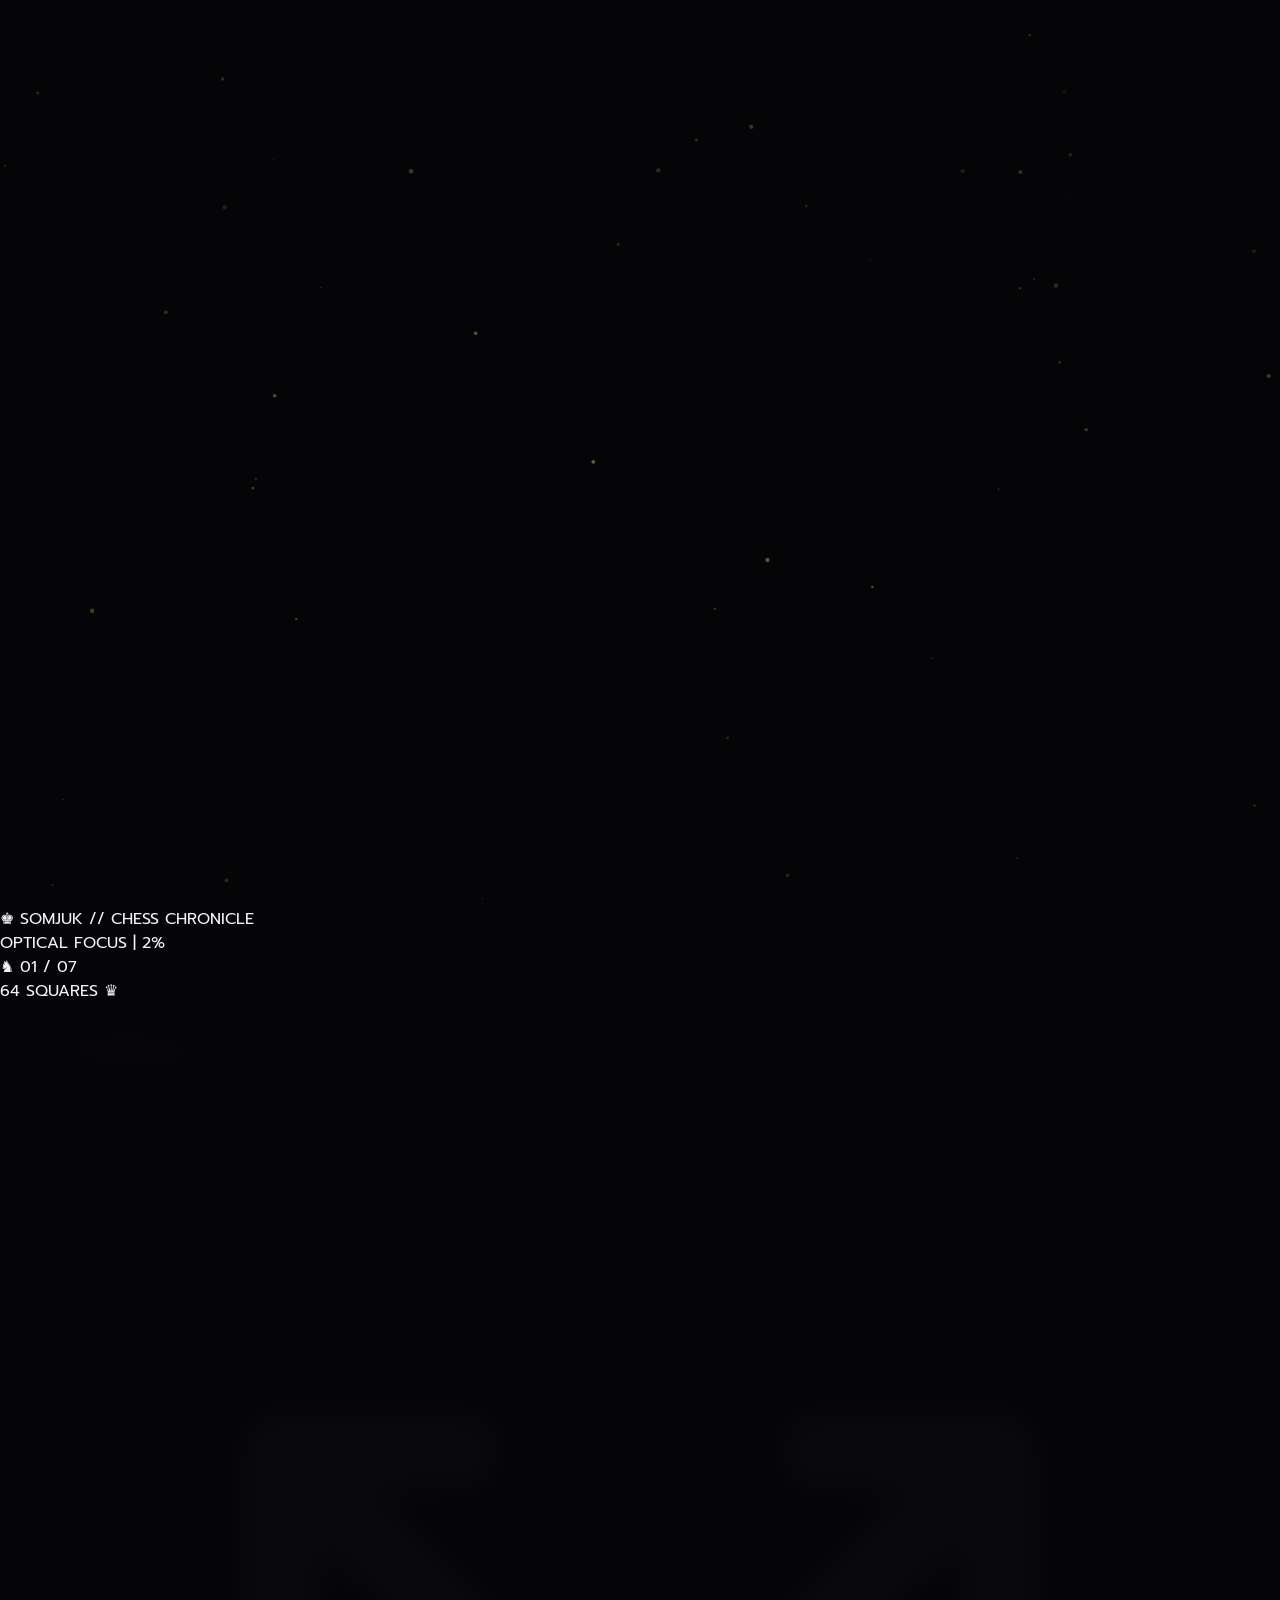
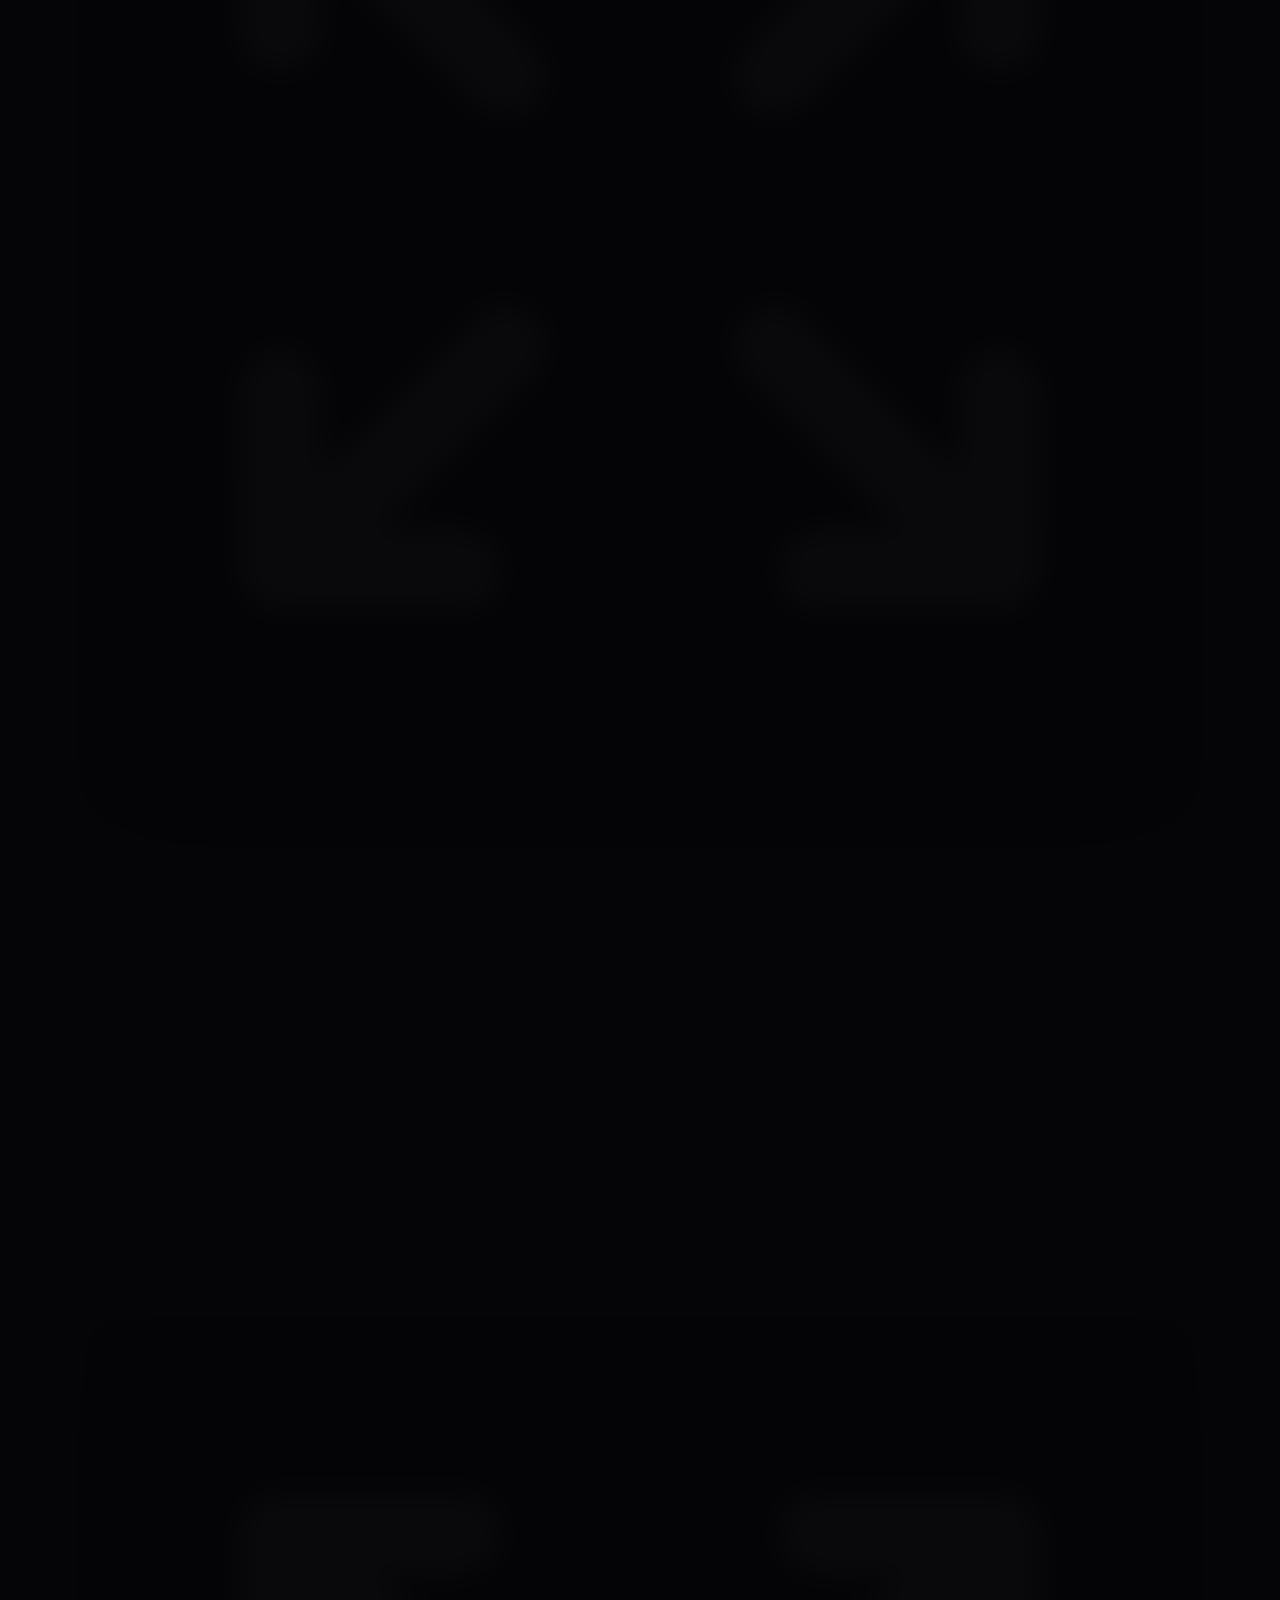
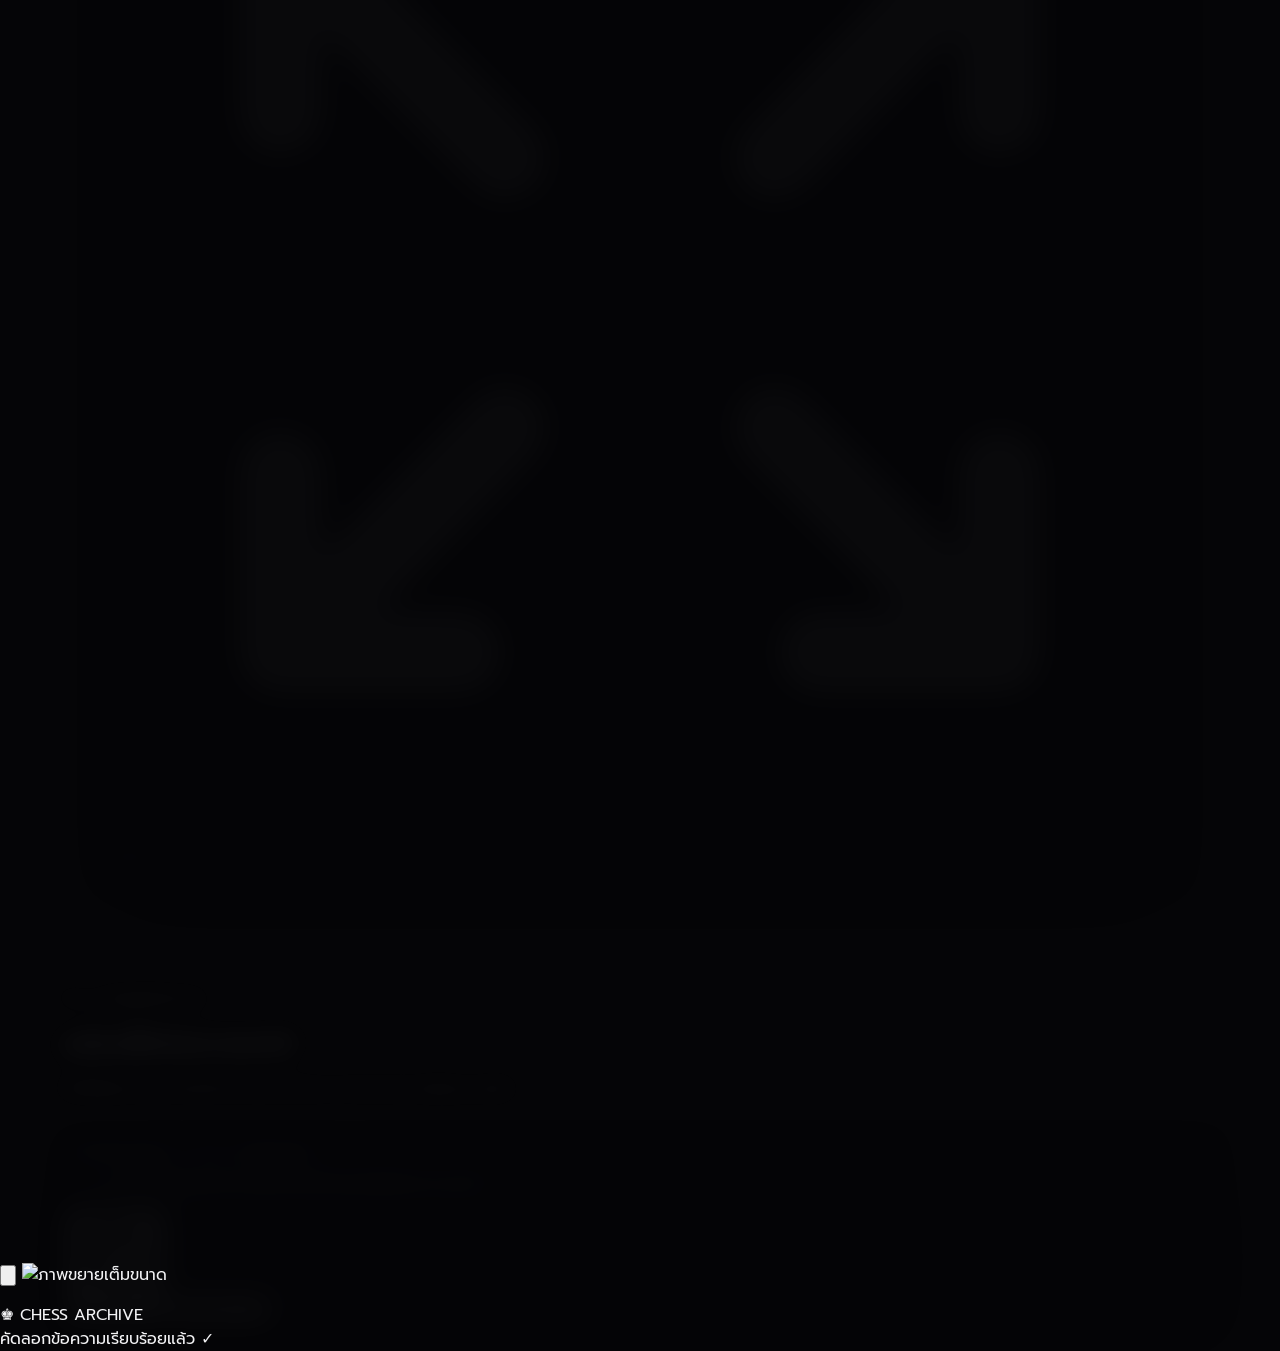
==== commit 6241c990: "Update index.html" ====
--- a/index.html
+++ b/index.html
@@ -3,7 +3,7 @@
 <head>
   <meta charset="UTF-8" />
   <meta name="viewport" content="width=device-width, initial-scale=1.0" />
-  <title>คนบ้าชื่อส้มจุก — Optical Focus Chronicle</title>
+  <title>คนบ้าชื่อส้มจุก — บันทึกความคลั่งบนกระดานหมากรุก</title>
 
   <!-- Tailwind CSS -->
   <script src="https://cdn.tailwindcss.com"></script>
@@ -12,7 +12,7 @@
   <link rel="preconnect" href="https://fonts.googleapis.com" />
   <link rel="preconnect" href="https://fonts.gstatic.com" crossorigin />
   <link
-    href="https://fonts.googleapis.com/css2?family=JetBrains+Mono:wght@300;400;500&family=Noto+Serif+Thai:wght@300;400;600;700&family=Prompt:wght@200;300;400;500;600;700&display=swap"
+    href="https://fonts.googleapis.com/css2?family=JetBrains+Mono:wght@300;400;500&family=Noto+Serif+Thai:wght@400;600;700;800&family=Prompt:wght@200;300;400;500;600;700&display=swap"
     rel="stylesheet"
   />
 
@@ -36,12 +36,14 @@
 
   <style>
     /* ==========================================================================
-       BASE & ATMOSPHERIC DARK THEME STYLES
+       1. BASE DARK CINEMATIC THEME & CHESSBOARD ATMOSPHERE
        ========================================================================== */
     :root {
       --bg-obsidian: #050507;
-      --accent-amber: rgba(245, 158, 11, 0.16);
-      --accent-crimson: rgba(220, 38, 38, 0.18);
+      --gold-royal: #e5b567;
+      --amber-ember: #ff7b29;
+      --crimson-frenzy: #ef233c;
+      --ice-chill: #7cc6fe;
     }
 
     * {
@@ -60,7 +62,7 @@
       -moz-osx-font-smoothing: grayscale;
     }
 
-    /* Custom Sleek Dark Scrollbar */
+    /* Custom Minimal Dark Scrollbar */
     ::-webkit-scrollbar {
       width: 5px;
     }
@@ -72,76 +74,84 @@
       border-radius: 9999px;
     }
     ::-webkit-scrollbar-thumb:hover {
-      background: rgba(245, 158, 11, 0.45);
-    }
-
-    /* Subtle Faint Checkers (หมากฮอส) Background Grid with Radial Fade */
-    .checkers-bg {
+      background: rgba(229, 181, 103, 0.55);
+    }
+
+    /* Faint 64-Square Chessboard Grid with Radial Vignette Mask */
+    .chessboard-bg {
       background-image:
-        linear-gradient(45deg, rgba(255, 255, 255, 0.018) 25%, transparent 25%),
-        linear-gradient(-45deg, rgba(255, 255, 255, 0.018) 25%, transparent 25%),
-        linear-gradient(45deg, transparent 75%, rgba(255, 255, 255, 0.018) 75%),
-        linear-gradient(-45deg, transparent 75%, rgba(255, 255, 255, 0.018) 75%);
-      background-size: 72px 72px;
-      background-position: 0 0, 0 36px, 36px -36px, -36px 0;
-      mask-image: radial-gradient(circle at 50% 50%, rgba(0, 0, 0, 0.85) 0%, transparent 72%);
-      -webkit-mask-image: radial-gradient(circle at 50% 50%, rgba(0, 0, 0, 0.85) 0%, transparent 72%);
-    }
-
-    /* Cinematic Film Grain Overlay */
+        linear-gradient(45deg, rgba(255, 255, 255, 0.024) 25%, transparent 25%),
+        linear-gradient(-45deg, rgba(255, 255, 255, 0.024) 25%, transparent 25%),
+        linear-gradient(45deg, transparent 75%, rgba(255, 255, 255, 0.024) 75%),
+        linear-gradient(-45deg, transparent 75%, rgba(255, 255, 255, 0.024) 75%);
+      background-size: 96px 96px;
+      background-position: 0 0, 0 48px, 48px -48px, -48px 0;
+      mask-image: radial-gradient(circle at 50% 50%, rgba(0, 0, 0, 0.9) 0%, transparent 74%);
+      -webkit-mask-image: radial-gradient(circle at 50% 50%, rgba(0, 0, 0, 0.9) 0%, transparent 74%);
+    }
+
+    /* Subtle Film Grain Texture */
     .film-grain {
-      background-image: url("data:image/svg+xml,%3Csvg viewBox='0 0 200 200' xmlns='http://www.w3.org/2000/svg'%3E%3Cfilter id='noiseFilter'%3E%3CfeTurbulence type='fractalNoise' baseFrequency='0.85' numOctaves='3' stitchTiles='stitch'/%3E%3C/filter%3E%3Crect width='100%25' height='100%25' filter='url(%23noiseFilter)' opacity='0.045'/%3E%3C/svg%3E");
+      background-image: url("data:image/svg+xml,%3Csvg viewBox='0 0 200 200' xmlns='http://www.w3.org/2000/svg'%3E%3Cfilter id='noiseFilter'%3E%3CfeTurbulence type='fractalNoise' baseFrequency='0.85' numOctaves='3' stitchTiles='stitch'/%3E%3C/filter%3E%3Crect width='100%25' height='100%25' filter='url(%23noiseFilter)' opacity='0.04'/%3E%3C/svg%3E");
     }
 
     /* ==========================================================================
-       OPTICAL FOCUS NODE MECHANICS (GPU ACCELERATED)
+       2. OPTICAL VIEWPORT-CENTER FOCUS NODES (GPU ACCELERATED)
        ========================================================================== */
     .focus-node {
       will-change: opacity, filter, transform;
       transform-origin: center center;
-      /* Initial subtle diffused state before JS loop takes over */
-      opacity: 0.05;
-      filter: blur(12px);
-      transform: scale(0.92);
-    }
-
-    /* Intense Madness Glow when Chapter 02 reaches center focal plane */
-    .madness-text {
-      transition: text-shadow 0.35s ease, color 0.35s ease;
-    }
-    .madness-text.is-centered {
-      color: #fff5f5;
+      /* เริ่มต้นแบบจางและเบลอก่อน JS คำนวณระยะจากกลางจอ */
+      opacity: 0.02;
+      filter: blur(16px);
+      transform: scale(0.9);
+    }
+
+    /* Dramatic Crimson Text Glow for "แล้วบ้าคลั่ง" */
+    .frenzy-heading {
+      transition: text-shadow 0.4s ease, color 0.4s ease;
+    }
+    .focus-node.is-centered .frenzy-heading {
+      color: #fff1f2;
       text-shadow:
-        0 0 24px rgba(239, 68, 68, 0.55),
-        0 0 60px rgba(245, 158, 11, 0.35),
-        0 0 110px rgba(220, 38, 38, 0.25);
-    }
-
-    /* Glassmorphic Photo Frame Styling */
-    .optical-frame {
+        0 0 24px rgba(239, 35, 60, 0.75),
+        0 0 60px rgba(220, 38, 38, 0.45),
+        0 0 110px rgba(185, 28, 28, 0.35);
+    }
+
+    /* Glassmorphic Optical Frame for Images & Quote Card */
+    .optical-card {
       background: linear-gradient(
         160deg,
-        rgba(24, 24, 30, 0.72) 0%,
-        rgba(9, 9, 12, 0.88) 100%
+        rgba(22, 23, 30, 0.76) 0%,
+        rgba(9, 10, 14, 0.92) 100%
       );
       backdrop-filter: blur(16px);
       -webkit-backdrop-filter: blur(16px);
-      border: 1px solid rgba(255, 255, 255, 0.09);
+      border: 1px solid rgba(255, 255, 255, 0.08);
       box-shadow:
         0 30px 80px -20px rgba(0, 0, 0, 0.95),
         inset 0 1px 0 0 rgba(255, 255, 255, 0.08);
-      transition: border-color 0.4s ease, box-shadow 0.4s ease;
-    }
-
-    .focus-node.is-centered .optical-frame {
-      border-color: rgba(245, 158, 11, 0.32);
+      transition: border-color 0.45s ease, box-shadow 0.45s ease;
+    }
+
+    .focus-node.is-centered .optical-card {
+      border-color: rgba(229, 181, 103, 0.34);
       box-shadow:
-        0 35px 90px -15px rgba(0, 0, 0, 0.98),
-        0 0 50px -12px rgba(245, 158, 11, 0.16),
-        inset 0 1px 0 0 rgba(255, 255, 255, 0.15);
-    }
-
-    /* Scroll Down Pulse Animation */
+        0 35px 95px -15px rgba(0, 0, 0, 0.98),
+        0 0 55px -12px rgba(229, 181, 103, 0.16),
+        inset 0 1px 0 0 rgba(255, 255, 255, 0.14);
+    }
+
+    .focus-node[data-mood="frenzy"].is-centered .optical-card {
+      border-color: rgba(239, 35, 60, 0.42);
+      box-shadow:
+        0 35px 95px -15px rgba(0, 0, 0, 0.98),
+        0 0 60px -10px rgba(239, 35, 60, 0.24),
+        inset 0 1px 0 0 rgba(255, 255, 255, 0.14);
+    }
+
+    /* Scroll Indicator Animation */
     @keyframes scrollDrop {
       0% {
         transform: translateY(-100%);
@@ -165,62 +175,64 @@
   <!-- ========================================================================
        FIXED ATMOSPHERIC BACKGROUND LAYERS
        ======================================================================== -->
-  <!-- 1. Ambient Radial Lighting (shifts subtly with narrative tension) -->
+  <!-- 1. Dynamic Radial Mood Lighting -->
   <div
     id="ambient-glow"
     class="fixed inset-0 pointer-events-none z-0 transition-all duration-700"
     style="
       background:
-        radial-gradient(circle at 50% 50%, rgba(245, 158, 11, 0.065) 0%, rgba(5, 5, 7, 0) 58%),
-        radial-gradient(circle at 20% 25%, rgba(99, 102, 241, 0.03) 0%, transparent 45%),
+        radial-gradient(circle at 50% 50%, rgba(229, 181, 103, 0.08) 0%, rgba(5, 5, 7, 0) 60%),
+        radial-gradient(circle at 20% 25%, rgba(255, 123, 41, 0.03) 0%, transparent 45%),
         radial-gradient(circle at 80% 75%, rgba(220, 38, 38, 0.04) 0%, transparent 50%);
     "
   ></div>
 
-  <!-- 2. Subtle Checkers (หมากฮอส) Architectural Grid -->
-  <div class="fixed inset-0 pointer-events-none z-0 checkers-bg opacity-80"></div>
-
-  <!-- 3. Interactive Luminous Dust & Ember Particle Canvas -->
+  <!-- 2. Faint 64-Square Chessboard Grid -->
+  <div class="fixed inset-0 pointer-events-none z-0 chessboard-bg"></div>
+
+  <!-- 3. Luminous Dust Particle Canvas (Reacts to Scroll Velocity) -->
   <canvas id="particle-canvas" class="fixed inset-0 w-full h-full pointer-events-none z-0"></canvas>
 
   <!-- 4. Cinematic Film Grain Overlay -->
   <div class="fixed inset-0 pointer-events-none z-10 film-grain"></div>
 
-  <!-- 5. Top & Bottom Soft Vignette Fade Gradients -->
+  <!-- 5. Top & Bottom Edge Vignette Fade Gradients -->
   <div
+    aria-hidden="true"
     class="fixed top-0 inset-x-0 h-32 sm:h-44 pointer-events-none z-20"
-    style="background: linear-gradient(to bottom, #050507 0%, rgba(5, 5, 7, 0.78) 45%, rgba(5, 5, 7, 0) 100%);"
+    style="background: linear-gradient(to bottom, #050507 0%, rgba(5, 5, 7, 0.82) 45%, rgba(5, 5, 7, 0) 100%);"
   ></div>
   <div
+    aria-hidden="true"
     class="fixed bottom-0 inset-x-0 h-32 sm:h-44 pointer-events-none z-20"
-    style="background: linear-gradient(to top, #050507 0%, rgba(5, 5, 7, 0.78) 45%, rgba(5, 5, 7, 0) 100%);"
+    style="background: linear-gradient(to top, #050507 0%, rgba(5, 5, 7, 0.82) 45%, rgba(5, 5, 7, 0) 100%);"
   ></div>
 
   <!-- ========================================================================
-       FIXED OPTICAL VIEWPORT HUD & CENTER RETICLE MARKERS (50VH)
+       FIXED OPTICAL HUD & CENTER RETICLE MARKERS (50VH)
        ======================================================================== -->
-  <!-- Top Minimal Header Bar -->
+  <!-- Top Bar -->
   <header class="fixed top-0 inset-x-0 z-30 px-5 sm:px-10 py-5 flex items-center justify-between pointer-events-none">
     <div class="flex items-center gap-2.5">
-      <span class="w-2 h-2 rounded-full bg-amber-400/80 shadow-[0_0_10px_rgba(251,191,36,0.8)]"></span>
+      <span class="text-amber-300/90 text-sm drop-shadow-[0_0_8px_rgba(229,181,103,0.7)]">♚</span>
       <span class="font-mono text-[11px] sm:text-xs tracking-[0.22em] text-zinc-400 uppercase">
-        SOMJUK // OPTICAL CHRONICLE
+        SOMJUK // CHESS CHRONICLE
       </span>
     </div>
     <div class="hidden sm:flex items-center gap-3 font-mono text-[11px] tracking-widest text-zinc-500">
-      <span>FOCAL PLANE</span>
+      <span>OPTICAL FOCUS</span>
       <span class="text-zinc-700">|</span>
-      <span id="hud-sharpness" class="text-amber-400/90">100%</span>
+      <span id="hud-sharpness" class="text-amber-300/90">100%</span>
     </div>
   </header>
 
   <!-- Left & Right Center-Screen (50vh) Optical Reticle Markers -->
   <div
     aria-hidden="true"
-    class="fixed left-3 sm:left-8 top-1/2 -translate-y-1/2 z-30 pointer-events-none flex items-center gap-2 opacity-65"
+    class="fixed left-3 sm:left-8 top-1/2 -translate-y-1/2 z-30 pointer-events-none flex items-center gap-2 opacity-70"
   >
-    <div class="w-3 sm:w-6 h-[1px] bg-gradient-to-r from-transparent to-amber-400/70"></div>
-    <div class="w-1.5 h-1.5 rotate-45 border border-amber-400/80"></div>
+    <div class="w-3 sm:w-6 h-[1px] bg-gradient-to-r from-transparent to-amber-300/70"></div>
+    <span class="text-amber-300/85 text-xs sm:text-sm">♞</span>
     <span id="hud-node-index" class="hidden md:inline-block font-mono text-[10px] tracking-[0.2em] text-zinc-500 ml-1">
       01 / 07
     </span>
@@ -228,258 +240,266 @@
 
   <div
     aria-hidden="true"
-    class="fixed right-3 sm:right-8 top-1/2 -translate-y-1/2 z-30 pointer-events-none flex items-center gap-2 opacity-65"
+    class="fixed right-3 sm:right-8 top-1/2 -translate-y-1/2 z-30 pointer-events-none flex items-center gap-2 opacity-70"
   >
     <span class="hidden md:inline-block font-mono text-[10px] tracking-[0.2em] text-zinc-500 mr-1">
-      FOCUS
+      64 SQUARES
     </span>
-    <div class="w-1.5 h-1.5 rotate-45 border border-amber-400/80"></div>
-    <div class="w-3 sm:w-6 h-[1px] bg-gradient-to-l from-transparent to-amber-400/70"></div>
+    <span class="text-amber-300/85 text-xs sm:text-sm">♛</span>
+    <div class="w-3 sm:w-6 h-[1px] bg-gradient-to-l from-transparent to-amber-300/70"></div>
   </div>
 
-  <!-- Sleek Vertical Scroll Progress Track (Right Edge) -->
+  <!-- Vertical Scroll Progress Indicator -->
   <div
     aria-hidden="true"
     class="fixed right-2 sm:right-4 top-1/2 -translate-y-1/2 h-28 sm:h-36 w-[2px] bg-white/10 rounded-full z-30 pointer-events-none overflow-hidden"
   >
     <div
       id="scroll-progress-bar"
-      class="w-full bg-gradient-to-b from-amber-400 via-orange-500 to-red-500 rounded-full transition-all duration-100"
+      class="w-full bg-gradient-to-b from-amber-300 via-orange-500 to-red-500 rounded-full transition-all duration-100"
       style="height: 0%;"
     ></div>
   </div>
 
   <!-- ========================================================================
-       MAIN SCROLLABLE STORY STAGE (GENEROUS 45VH TOP & BOTTOM PADDING)
+       MAIN SCROLLABLE NARRATIVE STAGE (45VH TOP & BOTTOM PADDING FOR CENTER FOCUS)
        ======================================================================== -->
   <main class="relative z-10 max-w-4xl mx-auto px-6 sm:px-10 pt-[45vh] pb-[45vh] flex flex-col items-center">
 
     <!-- ======================================================================
-         BLOCK 1: HERO INTRO
+         ท่อนที่ 1: คนบ้าชื่อส้มจุก
          ====================================================================== -->
     <section
       data-node="01"
-      data-mood="amber"
-      class="focus-node w-full min-h-[42vh] flex flex-col items-center justify-center text-center my-8 sm:my-14"
+      data-mood="gold"
+      class="focus-node w-full min-h-[42vh] flex flex-col items-center justify-center text-center my-6"
     >
-      <div class="inline-flex items-center gap-2.5 px-3.5 py-1.5 rounded-full bg-white/[0.03] border border-white/[0.08] mb-7">
-        <span class="w-1.5 h-1.5 rounded-full bg-amber-400"></span>
-        <span class="font-mono text-[11px] sm:text-xs tracking-[0.22em] text-amber-300/90 uppercase">
-          CHRONICLE // เรื่องราวความคลั่ง
+      <div class="inline-flex items-center gap-2 px-3.5 py-1.5 rounded-full bg-white/[0.03] border border-amber-300/20 mb-6">
+        <span class="text-amber-300 text-xs">♚</span>
+        <span class="font-mono text-[11px] tracking-[0.24em] text-amber-300/90 uppercase">
+          01 / เปิดกระดานหมากรุก
         </span>
       </div>
 
-      <h1 class="font-serif text-2xl sm:text-4xl md:text-5xl font-semibold leading-[1.45] sm:leading-[1.4] tracking-tight text-white max-w-3xl drop-shadow-[0_4px_24px_rgba(0,0,0,0.85)]">
-        “คนบ้าชื่อส้มจุกเล่นหมากรุกแล้วบ้าคลั่งจนโยนเสื้อกันหนาวออกไป”
+      <h1 class="font-serif text-4xl sm:text-6xl md:text-7xl font-extrabold leading-tight tracking-tight text-white drop-shadow-[0_6px_30px_rgba(0,0,0,0.9)]">
+        คนบ้าชื่อ<span class="text-orange-400 drop-shadow-[0_0_25px_rgba(251,146,60,0.45)]">ส้มจุก</span>
       </h1>
 
-      <p class="mt-6 text-xs sm:text-sm text-zinc-400 font-light tracking-wider max-w-md">
-        ค่อยๆ เลื่อนหน้าจอเพื่อดึงแต่ละช่วงเวลาเข้าสู่จุดโฟกัสกลางสายตา
+      <p class="mt-5 text-sm sm:text-base text-zinc-400 font-light tracking-wide max-w-md">
+        จุดเริ่มต้นบนกระดานหมากรุก 64 ช่อง ที่เดิมพันด้วยสติสัมปชัญญะ
       </p>
 
-      <!-- Subtle Scroll Prompt -->
+      <!-- Scroll Prompt -->
       <div class="mt-10 flex flex-col items-center gap-2 opacity-75">
-        <span class="font-mono text-[10px] tracking-[0.25em] text-zinc-500 uppercase">SCROLL</span>
+        <span class="font-mono text-[10px] tracking-[0.26em] text-zinc-500 uppercase">เลื่อนลงเพื่อโฟกัส</span>
         <div class="w-[1px] h-10 bg-white/10 overflow-hidden relative rounded-full">
-          <div class="w-full h-1/2 bg-gradient-to-b from-transparent via-amber-400 to-transparent animate-scroll-drop"></div>
+          <div class="w-full h-1/2 bg-gradient-to-b from-transparent via-amber-300 to-transparent animate-scroll-drop"></div>
         </div>
       </div>
     </section>
 
-    <!-- Spacer for smooth optical transition -->
-    <div class="h-[24vh] sm:h-[28vh]"></div>
+    <div class="h-[26vh] sm:h-[30vh]"></div>
 
     <!-- ======================================================================
-         BLOCK 2: CHAPTER 01 TEXT
-         ====================================================================== -->
-    <section
-      data-node="02"
-      data-mood="neutral"
-      class="focus-node w-full min-h-[36vh] flex flex-col items-center justify-center text-center my-8"
-    >
-      <span class="font-mono text-xs tracking-[0.28em] text-zinc-500 uppercase mb-4">
-        CHAPTER 01 // จุดเริ่มต้นบนกระดาน
-      </span>
-      <h2 class="font-serif text-3xl sm:text-5xl md:text-6xl font-normal leading-snug text-zinc-100 tracking-wide">
-        “คนบ้าชื่อส้มจุก...
-        <span class="block mt-2 sm:mt-3 text-amber-200/95 font-semibold">เล่นหมากฮอส”</span>
-      </h2>
-      <div class="mt-6 w-12 h-[1px] bg-gradient-to-r from-transparent via-zinc-600 to-transparent"></div>
-    </section>
-
-    <div class="h-[22vh] sm:h-[26vh]"></div>
-
-    <!-- ======================================================================
-         BLOCK 3: IMAGE 1 (GLASSMORPHIC OPTICAL FRAME)
+         ภาพประกอบ 1: IMG_0599.jpeg
          ====================================================================== -->
     <figure
-      data-node="03"
-      data-mood="amber"
-      class="focus-node w-full max-w-2xl my-8"
+      data-node="02"
+      data-mood="gold"
+      class="focus-node w-full max-w-2xl my-6"
     >
-      <div class="optical-frame rounded-2xl sm:rounded-3xl p-3 sm:p-4 relative group">
-        <!-- Viewfinder Corner Accents -->
-        <span class="pointer-events-none absolute top-2.5 left-2.5 w-3 h-3 border-t border-l border-amber-400/50 rounded-tl-sm"></span>
-        <span class="pointer-events-none absolute top-2.5 right-2.5 w-3 h-3 border-t border-r border-amber-400/50 rounded-tr-sm"></span>
-        <span class="pointer-events-none absolute bottom-2.5 left-2.5 w-3 h-3 border-b border-l border-amber-400/50 rounded-bl-sm"></span>
-        <span class="pointer-events-none absolute bottom-2.5 right-2.5 w-3 h-3 border-b border-r border-amber-400/50 rounded-br-sm"></span>
-
-        <!-- Image Container -->
+      <div class="optical-card rounded-2xl sm:rounded-3xl p-3 sm:p-4 relative group">
+        <!-- Corner Viewfinder Accents -->
+        <span class="pointer-events-none absolute top-2.5 left-2.5 w-3.5 h-3.5 border-t-2 border-l-2 border-amber-300/60 rounded-tl-sm"></span>
+        <span class="pointer-events-none absolute top-2.5 right-2.5 w-3.5 h-3.5 border-t-2 border-r-2 border-amber-300/60 rounded-tr-sm"></span>
+        <span class="pointer-events-none absolute bottom-2.5 left-2.5 w-3.5 h-3.5 border-b-2 border-l-2 border-amber-300/60 rounded-bl-sm"></span>
+        <span class="pointer-events-none absolute bottom-2.5 right-2.5 w-3.5 h-3.5 border-b-2 border-r-2 border-amber-300/60 rounded-br-sm"></span>
+
         <div
+          role="button"
+          tabindex="0"
+          aria-label="ขยายภาพประกอบที่ 1"
+          onclick="openLightbox('https://raw.githubusercontent.com/memspopcat9472/Esign-Delta/refs/heads/main/IMG_0599.jpeg', 'หลักฐานชิ้นที่ ๐๑ — ตัวหมากรุกตัวแรกถูกขยับก่อนความโกลาหลจะเริ่มต้น')"
+          onkeydown="if(event.key==='Enter') this.click()"
           class="relative w-full overflow-hidden rounded-xl sm:rounded-2xl bg-zinc-950 aspect-[4/3] sm:aspect-[16/11] cursor-zoom-in"
-          onclick="openLightbox('https://raw.githubusercontent.com/memspopcat9472/Esign-Delta/refs/heads/main/IMG_0599.jpeg', 'หลักฐานชิ้นที่ ๐๑ — กระดานหมากฮอสและส้มจุก')"
         >
           <img
             src="https://raw.githubusercontent.com/memspopcat9472/Esign-Delta/refs/heads/main/IMG_0599.jpeg"
-            alt="คนบ้าชื่อส้มจุกเล่นหมากฮอส - ภาพประกอบที่ 1"
+            alt="คนบ้าชื่อส้มจุกเล่นหมากรุก - ภาพประกอบที่ 1"
             loading="eager"
-            onerror="this.onerror=null;this.src='https://placehold.co/960x660/0f1015/f59e0b?text=IMG_0599+%E0%B8%AA%E0%B9%89%E0%B8%A1%E0%B8%88%E0%B8%B8%E0%B8%81%E0%B9%80%E0%B8%A5%E0%B9%88%E0%B8%99%E0%B8%AB%E0%B8%A1%E0%B8%B2%E0%B8%81%E0%B8%AE%E0%B8%AD%E0%B8%AA';"
+            onerror="this.onerror=null;this.src='https://placehold.co/960x660/0f1015/e5b567?text=IMG_0599+%E0%B8%AA%E0%B9%89%E0%B8%A1%E0%B8%88%E0%B8%B8%E0%B8%81%E0%B9%80%E0%B8%A5%E0%B9%88%E0%B8%99%E0%B8%AB%E0%B8%A1%E0%B8%B2%E0%B8%81%E0%B8%A3%E0%B8%B8%E0%B8%81';"
             class="w-full h-full object-cover object-center transition-transform duration-700 ease-out group-hover:scale-[1.03]"
           />
-          <!-- Subtle inner vignette on photo -->
-          <div class="absolute inset-0 pointer-events-none ring-1 ring-inset ring-white/10 rounded-xl sm:rounded-2xl bg-gradient-to-t from-black/50 via-transparent to-black/15"></div>
-
-          <!-- Top-right expand hint -->
-          <div class="absolute top-3 right-3 px-2.5 py-1 rounded-full bg-black/60 backdrop-blur-md border border-white/10 opacity-0 group-hover:opacity-100 transition-opacity duration-300 flex items-center gap-1.5">
+          <div class="absolute inset-0 pointer-events-none ring-1 ring-inset ring-white/10 rounded-xl sm:rounded-2xl bg-gradient-to-t from-black/55 via-transparent to-black/15"></div>
+
+          <div class="absolute top-3 right-3 px-3 py-1 rounded-full bg-black/65 backdrop-blur-md border border-white/15 opacity-0 group-hover:opacity-100 transition-opacity duration-300 flex items-center gap-1.5">
             <svg class="w-3.5 h-3.5 text-amber-300" fill="none" stroke="currentColor" stroke-width="1.8" viewBox="0 0 24 24">
               <path stroke-linecap="round" stroke-linejoin="round" d="M4 8V4m0 0h4M4 4l5 5m11-1V4m0 0h-4m4 0l-5 5M4 16v4m0 0h4m-4 0l5-5m11 5l-5-5m5 5v-4m0 4h-4" />
             </svg>
-            <span class="font-mono text-[10px] tracking-wider text-zinc-200">ขยายภาพ</span>
+            <span class="font-mono text-[10px] tracking-wider text-zinc-200">คลิกขยายภาพ</span>
           </div>
         </div>
 
-        <!-- Caption Bar -->
         <figcaption class="mt-3.5 px-1.5 flex items-center justify-between text-xs text-zinc-400">
-          <span class="font-mono text-[11px] tracking-widest text-amber-400/80">ARCHIVE // IMG_0599</span>
-          <span class="font-light text-zinc-400">จังหวะก่อนความคลั่งจะปะทุ</span>
+          <span class="font-mono text-[11px] tracking-widest text-amber-300/85">FIG. 01 // IMG_0599</span>
+          <span class="font-light text-zinc-400">ตัวหมากรุกตัวแรกถูกขยับ ก่อนความโกลาหลจะเริ่มต้น</span>
         </figcaption>
       </div>
     </figure>
 
-    <div class="h-[22vh] sm:h-[26vh]"></div>
+    <div class="h-[26vh] sm:h-[30vh]"></div>
 
     <!-- ======================================================================
-         BLOCK 4: CHAPTER 02 TEXT (CLIMAX - CRIMSON / AMBER GLOW)
+         ท่อนที่ 2: เล่นหมากรุก
+         ====================================================================== -->
+    <section
+      data-node="03"
+      data-mood="gold"
+      class="focus-node w-full min-h-[38vh] flex flex-col items-center justify-center text-center my-6"
+    >
+      <div class="text-amber-300/90 text-2xl sm:text-3xl tracking-[0.35em] mb-4 drop-shadow-[0_0_18px_rgba(229,181,103,0.45)]" aria-hidden="true">
+        ♚ ♛ ♞ ♜
+      </div>
+      <span class="font-mono text-xs tracking-[0.28em] text-zinc-500 uppercase mb-3">
+        02 / กลางกระดานหมากรุก
+      </span>
+      <h2 class="font-serif text-4xl sm:text-6xl md:text-7xl font-extrabold leading-tight text-white">
+        เล่น<span class="text-amber-300 drop-shadow-[0_0_28px_rgba(229,181,103,0.45)]">หมากรุก</span>
+      </h2>
+      <p class="mt-5 text-sm sm:text-base font-light text-zinc-400 max-w-lg">
+        ทุกตาเดินในเกมหมากรุกที่ถูกบีบจนมุม... เสียงนาฬิกาจับเวลาดังก้องในหัว
+      </p>
+    </section>
+
+    <div class="h-[26vh] sm:h-[30vh]"></div>
+
+    <!-- ======================================================================
+         ท่อนที่ 3: แล้วบ้าคลั่ง (เปลี่ยนบรรยากาศพื้นหลังเป็นสีแดงเข้มระทึกขวัญ)
          ====================================================================== -->
     <section
       data-node="04"
-      data-mood="crimson"
-      class="focus-node w-full min-h-[38vh] flex flex-col items-center justify-center text-center my-8"
+      data-mood="frenzy"
+      class="focus-node w-full min-h-[40vh] flex flex-col items-center justify-center text-center my-6"
     >
-      <span class="font-mono text-xs tracking-[0.28em] text-red-400/80 uppercase mb-4">
-        CHAPTER 02 // จุดแตกหักทางอารมณ์
+      <span class="font-mono text-xs tracking-[0.28em] text-red-400/90 uppercase mb-4">
+        03 / จุดแตกหักทางอารมณ์
       </span>
-      <h2
-        data-madness-target
-        class="madness-text font-serif text-4xl sm:text-6xl md:text-7xl font-bold leading-tight tracking-wide text-red-100"
-      >
-        “...แล้วบ้าคลั่ง”
+      <h2 class="frenzy-heading font-serif text-5xl sm:text-7xl md:text-8xl font-extrabold leading-tight tracking-wide text-red-500">
+        แล้วบ้าคลั่ง
       </h2>
-      <div class="mt-6 flex items-center gap-2">
-        <span class="w-8 h-[1px] bg-gradient-to-r from-transparent to-red-500/70"></span>
-        <span class="w-2 h-2 rotate-45 bg-red-500/80 shadow-[0_0_12px_rgba(239,68,68,0.9)]"></span>
-        <span class="w-8 h-[1px] bg-gradient-to-l from-transparent to-amber-500/70"></span>
+      <div class="mt-6 flex items-center gap-3">
+        <span class="w-10 h-[1px] bg-gradient-to-r from-transparent to-red-500/80"></span>
+        <span class="text-red-400 text-base drop-shadow-[0_0_12px_rgba(239,68,68,0.9)]">♜</span>
+        <span class="w-10 h-[1px] bg-gradient-to-l from-transparent to-red-500/80"></span>
       </div>
-    </section>
-
-    <div class="h-[22vh] sm:h-[26vh]"></div>
-
-    <!-- ======================================================================
-         BLOCK 5: CHAPTER 03 TEXT
-         ====================================================================== -->
-    <section
-      data-node="05"
-      data-mood="amber"
-      class="focus-node w-full min-h-[36vh] flex flex-col items-center justify-center text-center my-8"
-    >
-      <span class="font-mono text-xs tracking-[0.28em] text-zinc-500 uppercase mb-4">
-        CHAPTER 03 // แรงเหวี่ยงกลางอากาศ
-      </span>
-      <h2 class="font-serif text-3xl sm:text-5xl md:text-6xl font-semibold leading-snug text-zinc-100 tracking-wide">
-        “จนโยนเสื้อกันหนาวออกไป”
-      </h2>
-      <p class="mt-4 text-xs sm:text-sm font-light text-zinc-400 tracking-widest">
-        ทิ้งความหนาวเหน็บไว้เบื้องหลังกระดานหมาก
+      <p class="mt-4 text-sm sm:text-base font-light text-red-200/75 max-w-lg">
+        กระดานหมากรุกพังทลาย เส้นแบ่งระหว่างกลยุทธ์กับความบ้าขาดสะบั้น
       </p>
     </section>
 
-    <div class="h-[22vh] sm:h-[26vh]"></div>
+    <div class="h-[26vh] sm:h-[30vh]"></div>
 
     <!-- ======================================================================
-         BLOCK 6: IMAGE 2 (GLASSMORPHIC OPTICAL FRAME)
+         ภาพประกอบ 2: IMG_0600.jpeg
          ====================================================================== -->
     <figure
-      data-node="06"
-      data-mood="crimson"
-      class="focus-node w-full max-w-2xl my-8"
+      data-node="05"
+      data-mood="frenzy"
+      class="focus-node w-full max-w-2xl my-6"
     >
-      <div class="optical-frame rounded-2xl sm:rounded-3xl p-3 sm:p-4 relative group">
-        <!-- Viewfinder Corner Accents -->
-        <span class="pointer-events-none absolute top-2.5 left-2.5 w-3 h-3 border-t border-l border-red-400/50 rounded-tl-sm"></span>
-        <span class="pointer-events-none absolute top-2.5 right-2.5 w-3 h-3 border-t border-r border-red-400/50 rounded-tr-sm"></span>
-        <span class="pointer-events-none absolute bottom-2.5 left-2.5 w-3 h-3 border-b border-l border-red-400/50 rounded-bl-sm"></span>
-        <span class="pointer-events-none absolute bottom-2.5 right-2.5 w-3 h-3 border-b border-r border-red-400/50 rounded-br-sm"></span>
-
-        <!-- Image Container -->
+      <div class="optical-card rounded-2xl sm:rounded-3xl p-3 sm:p-4 relative group">
+        <!-- Corner Viewfinder Accents -->
+        <span class="pointer-events-none absolute top-2.5 left-2.5 w-3.5 h-3.5 border-t-2 border-l-2 border-red-400/65 rounded-tl-sm"></span>
+        <span class="pointer-events-none absolute top-2.5 right-2.5 w-3.5 h-3.5 border-t-2 border-r-2 border-red-400/65 rounded-tr-sm"></span>
+        <span class="pointer-events-none absolute bottom-2.5 left-2.5 w-3.5 h-3.5 border-b-2 border-l-2 border-red-400/65 rounded-bl-sm"></span>
+        <span class="pointer-events-none absolute bottom-2.5 right-2.5 w-3.5 h-3.5 border-b-2 border-r-2 border-red-400/65 rounded-br-sm"></span>
+
         <div
+          role="button"
+          tabindex="0"
+          aria-label="ขยายภาพประกอบที่ 2"
+          onclick="openLightbox('https://raw.githubusercontent.com/memspopcat9472/Esign-Delta/refs/heads/main/IMG_0600.jpeg', 'หลักฐานชิ้นที่ ๐๒ — วินาทีหลังการรุกฆาตทางอารมณ์บนกระดานหมากรุก')"
+          onkeydown="if(event.key==='Enter') this.click()"
           class="relative w-full overflow-hidden rounded-xl sm:rounded-2xl bg-zinc-950 aspect-[4/3] sm:aspect-[16/11] cursor-zoom-in"
-          onclick="openLightbox('https://raw.githubusercontent.com/memspopcat9472/Esign-Delta/refs/heads/main/IMG_0600.jpeg', 'หลักฐานชิ้นที่ ๐๒ — วินาทีที่เสื้อกันหนาวถูกโยนออกไป')"
         >
           <img
             src="https://raw.githubusercontent.com/memspopcat9472/Esign-Delta/refs/heads/main/IMG_0600.jpeg"
             alt="จนโยนเสื้อกันหนาวออกไป - ภาพประกอบที่ 2"
             loading="eager"
-            onerror="this.onerror=null;this.src='https://placehold.co/960x660/140c0e/ef4444?text=IMG_0600+%E0%B9%82%E0%B8%A2%E0%B8%99%E0%B9%80%E0%B8%AA%E0%B8%B7%E0%B9%89%E0%B8%AD%E0%B8%81%E0%B8%B1%E0%B8%99%E0%B8%AB%E0%B8%99%E0%B8%B2%E0%B8%A7%E0%B8%AD%E0%B8%AD%E0%B8%81%E0%B9%84%E0%B8%9B';"
+            onerror="this.onerror=null;this.src='https://placehold.co/960x660/160b0e/ef4444?text=IMG_0600+%E0%B9%82%E0%B8%A2%E0%B8%99%E0%B9%80%E0%B8%AA%E0%B8%B7%E0%B9%89%E0%B8%AD%E0%B8%81%E0%B8%B1%E0%B8%99%E0%B8%AB%E0%B8%99%E0%B8%B2%E0%B8%A7%E0%B8%AD%E0%B8%AD%E0%B8%81%E0%B9%84%E0%B8%9B';"
             class="w-full h-full object-cover object-center transition-transform duration-700 ease-out group-hover:scale-[1.03]"
           />
-          <div class="absolute inset-0 pointer-events-none ring-1 ring-inset ring-white/10 rounded-xl sm:rounded-2xl bg-gradient-to-t from-black/50 via-transparent to-black/15"></div>
-
-          <!-- Top-right expand hint -->
-          <div class="absolute top-3 right-3 px-2.5 py-1 rounded-full bg-black/60 backdrop-blur-md border border-white/10 opacity-0 group-hover:opacity-100 transition-opacity duration-300 flex items-center gap-1.5">
-            <svg class="w-3.5 h-3.5 text-amber-300" fill="none" stroke="currentColor" stroke-width="1.8" viewBox="0 0 24 24">
+          <div class="absolute inset-0 pointer-events-none ring-1 ring-inset ring-white/10 rounded-xl sm:rounded-2xl bg-gradient-to-t from-black/55 via-transparent to-black/15"></div>
+
+          <div class="absolute top-3 right-3 px-3 py-1 rounded-full bg-black/65 backdrop-blur-md border border-white/15 opacity-0 group-hover:opacity-100 transition-opacity duration-300 flex items-center gap-1.5">
+            <svg class="w-3.5 h-3.5 text-red-400" fill="none" stroke="currentColor" stroke-width="1.8" viewBox="0 0 24 24">
               <path stroke-linecap="round" stroke-linejoin="round" d="M4 8V4m0 0h4M4 4l5 5m11-1V4m0 0h-4m4 0l-5 5M4 16v4m0 0h4m-4 0l5-5m11 5l-5-5m5 5v-4m0 4h-4" />
             </svg>
-            <span class="font-mono text-[10px] tracking-wider text-zinc-200">ขยายภาพ</span>
+            <span class="font-mono text-[10px] tracking-wider text-zinc-200">คลิกขยายภาพ</span>
           </div>
         </div>
 
-        <!-- Caption Bar -->
         <figcaption class="mt-3.5 px-1.5 flex items-center justify-between text-xs text-zinc-400">
-          <span class="font-mono text-[11px] tracking-widest text-red-400/80">ARCHIVE // IMG_0600</span>
-          <span class="font-light text-zinc-400">ร่องรอยหลังเสียงกระดานสั่นสะเทือน</span>
+          <span class="font-mono text-[11px] tracking-widest text-red-400/85">FIG. 02 // IMG_0600</span>
+          <span class="font-light text-zinc-400">วินาทีหลังการรุกฆาตทางอารมณ์บนกระดานหมากรุก</span>
         </figcaption>
       </div>
     </figure>
 
-    <div class="h-[24vh] sm:h-[28vh]"></div>
+    <div class="h-[26vh] sm:h-[30vh]"></div>
 
     <!-- ======================================================================
-         BLOCK 7: FINALE QUOTE CARD
+         ท่อนที่ 4: จนโยนเสื้อกันหนาวออกไป
+         ====================================================================== -->
+    <section
+      data-node="06"
+      data-mood="ice"
+      class="focus-node w-full min-h-[38vh] flex flex-col items-center justify-center text-center my-6"
+    >
+      <span class="font-mono text-xs tracking-[0.28em] text-sky-300/75 uppercase mb-4">
+        04 / บทสรุปหลังจบเกม
+      </span>
+      <h2 class="font-serif text-3xl sm:text-5xl md:text-6xl font-extrabold leading-snug text-white">
+        จนโยน<span class="text-sky-300 drop-shadow-[0_0_28px_rgba(125,211,252,0.45)]">เสื้อกันหนาว</span>ออกไป
+      </h2>
+      <p class="mt-5 text-sm sm:text-base font-light text-zinc-400 max-w-lg">
+        ทิ้งไว้เพียงความว่างเปล่าข้างกระดานหมากรุก ท่ามกลางอากาศอันหนาวเหน็บ
+      </p>
+    </section>
+
+    <div class="h-[28vh] sm:h-[32vh]"></div>
+
+    <!-- ======================================================================
+         ส่วนท้าย: กล่องแสดงข้อความฉบับเต็ม + ปุ่มคัดลอกและปุ่มเลื่อนกลับด้านบน
          ====================================================================== -->
     <section
       data-node="07"
-      data-mood="amber"
-      class="focus-node w-full max-w-3xl my-8"
+      data-mood="gold"
+      class="focus-node w-full max-w-3xl my-6"
     >
-      <div class="optical-frame rounded-3xl p-7 sm:p-12 text-center relative overflow-hidden">
-        <!-- Subtle top highlight shimmer -->
-        <div class="absolute top-0 inset-x-12 h-[1px] bg-gradient-to-r from-transparent via-amber-400/50 to-transparent"></div>
-
-        <span class="font-mono text-[11px] tracking-[0.3em] text-amber-400/80 uppercase">
-          EPILOGUE // บทสรุปแห่งความทรงจำ
-        </span>
-
-        <blockquote class="mt-6 font-serif text-2xl sm:text-3xl md:text-4xl font-semibold leading-[1.6] text-white">
-          “คนบ้าชื่อส้มจุกเล่นหมากฮอสแล้วบ้าคลั่งจนโยนเสื้อกันหนาวออกไป”
+      <div class="optical-card rounded-3xl p-7 sm:p-12 text-center relative overflow-hidden">
+        <!-- Top Subtle Shimmer Border -->
+        <div class="absolute top-0 inset-x-12 h-[1px] bg-gradient-to-r from-transparent via-amber-300/60 to-transparent"></div>
+
+        <div class="inline-flex items-center gap-2 font-mono text-[11px] tracking-[0.28em] text-amber-300/90 uppercase">
+          <span>♚</span>
+          <span>บันทึกฉบับเต็ม // FULL TRANSCRIPT</span>
+        </div>
+
+        <blockquote
+          id="full-quote-text"
+          class="mt-6 font-serif text-2xl sm:text-3xl md:text-4xl font-bold leading-[1.6] text-white"
+        >
+          “คนบ้าชื่อส้มจุกเล่นหมากรุกแล้วบ้าคลั่งจนโยนเสื้อกันหนาวออกไป”
         </blockquote>
 
-        <div class="mt-8 pt-6 border-t border-white/[0.07] flex flex-wrap items-center justify-center gap-3 sm:gap-4">
+        <div class="mt-8 pt-6 border-t border-white/[0.08] flex flex-wrap items-center justify-center gap-3 sm:gap-4">
           <button
             type="button"
-            onclick="copyStoryQuote()"
-            class="px-5 py-2.5 rounded-full bg-white/[0.05] hover:bg-white/[0.1] active:scale-95 border border-white/10 text-xs sm:text-sm text-zinc-200 transition-all flex items-center gap-2 cursor-pointer"
+            onclick="copyFullQuote()"
+            class="px-6 py-3 rounded-full bg-amber-300/15 hover:bg-amber-300 hover:text-zinc-950 active:scale-95 border border-amber-300/40 text-xs sm:text-sm font-medium text-amber-200 transition-all duration-200 flex items-center gap-2 cursor-pointer"
           >
-            <svg class="w-4 h-4 text-amber-400" fill="none" stroke="currentColor" stroke-width="1.8" viewBox="0 0 24 24">
+            <svg class="w-4 h-4" fill="none" stroke="currentColor" stroke-width="2" viewBox="0 0 24 24">
               <path stroke-linecap="round" stroke-linejoin="round" d="M8 16H6a2 2 0 01-2-2V6a2 2 0 012-2h8a2 2 0 012 2v2m-6 12h8a2 2 0 002-2v-8a2 2 0 00-2-2h-8a2 2 0 00-2 2v8a2 2 0 002 2z" />
             </svg>
             <span>คัดลอกข้อความ</span>
@@ -488,12 +508,10 @@
           <button
             type="button"
             onclick="window.scrollTo({ top: 0, behavior: 'smooth' })"
-            class="px-5 py-2.5 rounded-full bg-amber-500/15 hover:bg-amber-500/25 active:scale-95 border border-amber-400/30 text-xs sm:text-sm text-amber-200 transition-all flex items-center gap-2 cursor-pointer"
+            class="px-6 py-3 rounded-full bg-white/[0.05] hover:bg-white/[0.12] active:scale-95 border border-white/15 text-xs sm:text-sm text-zinc-300 hover:text-white transition-all duration-200 flex items-center gap-2 cursor-pointer"
           >
-            <svg class="w-4 h-4" fill="none" stroke="currentColor" stroke-width="1.8" viewBox="0 0 24 24">
-              <path stroke-linecap="round" stroke-linejoin="round" d="M5 10l7-7m0 0l7 7m-7-7v18" />
-            </svg>
-            <span>ย้อนกลับขึ้นด้านบน</span>
+            <span>กลับขึ้นด้านบน</span>
+            <span>↑</span>
           </button>
         </div>
       </div>
@@ -502,12 +520,12 @@
   </main>
 
   <!-- ========================================================================
-       LIGHTBOX MODAL FOR FULL-SCREEN IMAGE INSPECTION
+       LIGHTBOX MODAL FOR FULL-SCREEN IMAGE EXPANSION
        ======================================================================== -->
   <div
     id="lightbox-modal"
     onclick="closeLightbox()"
-    class="fixed inset-0 z-50 bg-black/90 backdrop-blur-xl hidden items-center justify-center p-4 sm:p-8 opacity-0 transition-opacity duration-300"
+    class="fixed inset-0 z-50 bg-black/92 backdrop-blur-xl hidden items-center justify-center p-4 sm:p-8 opacity-0 transition-opacity duration-300"
   >
     <div
       onclick="event.stopPropagation()"
@@ -516,8 +534,8 @@
       <button
         type="button"
         onclick="closeLightbox()"
-        aria-label="ปิดหน้าต่าง"
-        class="absolute top-3 right-3 z-10 w-9 h-9 rounded-full bg-black/70 hover:bg-black text-zinc-200 border border-white/15 flex items-center justify-center transition-colors cursor-pointer"
+        aria-label="ปิดหน้าต่างขยายภาพ"
+        class="absolute top-3 right-3 z-10 w-10 h-10 rounded-full bg-black/75 hover:bg-red-600 text-zinc-200 hover:text-white border border-white/15 flex items-center justify-center transition-colors cursor-pointer"
       >
         <svg class="w-4 h-4" fill="none" stroke="currentColor" stroke-width="2" viewBox="0 0 24 24">
           <path stroke-linecap="round" stroke-linejoin="round" d="M6 18L18 6M6 6l12 12" />
@@ -526,165 +544,147 @@
       <img
         id="lightbox-img"
         src=""
-        alt="ภาพขยาย"
+        alt="ภาพขยายเต็มขนาด"
         class="w-full max-h-[80vh] object-contain bg-black"
       />
-      <div class="px-5 py-3.5 bg-zinc-950/95 border-t border-white/10 flex items-center justify-between">
+      <div class="px-5 py-3.5 bg-zinc-950/95 border-t border-white/10 flex items-center justify-between gap-4">
         <p id="lightbox-caption" class="text-xs sm:text-sm text-zinc-300"></p>
-        <span class="font-mono text-[10px] tracking-widest text-zinc-500 uppercase">OPTICAL VIEW</span>
+        <span class="font-mono text-[10px] tracking-widest text-amber-300/80 uppercase shrink-0">♚ CHESS ARCHIVE</span>
       </div>
     </div>
   </div>
 
   <!-- ========================================================================
-       CUSTOM TOAST NOTIFICATION (NO ALERT())
+       CUSTOM TOAST NOTIFICATION BANNER (NO ALERT())
        ======================================================================== -->
   <div
     id="toast-banner"
-    class="fixed bottom-6 left-1/2 -translate-x-1/2 z-50 px-5 py-2.5 rounded-full bg-zinc-900/95 border border-amber-400/30 text-xs sm:text-sm text-amber-200 shadow-2xl backdrop-blur-md pointer-events-none opacity-0 translate-y-4 transition-all duration-300"
+    class="fixed bottom-6 left-1/2 -translate-x-1/2 z-50 px-5 py-2.5 rounded-full bg-zinc-900/95 border border-amber-300/35 text-xs sm:text-sm text-amber-200 shadow-2xl backdrop-blur-md pointer-events-none opacity-0 translate-y-4 transition-all duration-300"
   >
-    คัดลอกข้อความเรียบร้อยแล้ว
+    คัดลอกข้อความเรียบร้อยแล้ว ✓
   </div>
 
   <!-- ========================================================================
-       JAVASCRIPT: VIEWPORT CENTER FOCUS ENGINE & PARTICLE ATMOSPHERE
+       JAVASCRIPT: REAL-TIME OPTICAL VIEWPORT-CENTER FOCUS ENGINE & PARTICLES
        ======================================================================== -->
   <script>
     (function () {
       'use strict';
 
       /* ----------------------------------------------------------------------
-         1. VIEWPORT CENTER FOCUS ENGINE (60FPS OPTICAL DEPTH-OF-FIELD)
+         1. OPTICAL VIEWPORT-CENTER FOCUS ENGINE (60FPS LERP)
          ---------------------------------------------------------------------- */
-      const focusElements = Array.from(document.querySelectorAll('.focus-node'));
+      const focusNodes = Array.from(document.querySelectorAll('.focus-node'));
+      const ambientGlow = document.getElementById('ambient-glow');
       const hudSharpness = document.getElementById('hud-sharpness');
       const hudNodeIndex = document.getElementById('hud-node-index');
       const scrollProgressBar = document.getElementById('scroll-progress-bar');
-      const ambientGlow = document.getElementById('ambient-glow');
-      const madnessTarget = document.querySelector('[data-madness-target]');
-
-      // Store interpolated state per node for ultra-smooth optical transitions
-      const nodeStates = focusElements.map((el) => ({
+
+      const nodeStates = focusNodes.map((el) => ({
         el,
-        opacity: 0.03,
-        blur: 14,
+        opacity: 0.02,
+        blur: 16,
         scale: 0.9,
         translateY: 0,
         nodeId: el.getAttribute('data-node') || '01',
-        mood: el.getAttribute('data-mood') || 'amber',
+        mood: el.getAttribute('data-mood') || 'gold',
       }));
 
-      let currentMood = '';
+      let activeMood = '';
       let lastScrollY = window.scrollY || window.pageYOffset;
       let scrollVelocity = 0;
 
       /**
-       * Updates ambient background lighting subtly based on the active centered chapter
+       * เปลี่ยนโทนแสงบรรยากาศพื้นหลังตามอารมณ์ของท่อนที่อยู่กึ่งกลางหน้าจอ
        */
-      function updateAmbientMood(mood) {
-        if (mood === currentMood || !ambientGlow) return;
-        currentMood = mood;
-
-        if (mood === 'crimson') {
+      function applyMoodLighting(mood) {
+        if (mood === activeMood || !ambientGlow) return;
+        activeMood = mood;
+
+        if (mood === 'frenzy') {
+          // โทนสีแดงเข้มระทึกขวัญเมื่อถึงช่วง "แล้วบ้าคลั่ง"
           ambientGlow.style.background = `
-            radial-gradient(circle at 50% 50%, rgba(220, 38, 38, 0.14) 0%, rgba(5, 5, 7, 0) 60%),
-            radial-gradient(circle at 25% 30%, rgba(245, 158, 11, 0.07) 0%, transparent 50%),
-            radial-gradient(circle at 75% 70%, rgba(185, 28, 28, 0.09) 0%, transparent 50%)
+            radial-gradient(circle at 50% 50%, rgba(239, 35, 60, 0.22) 0%, rgba(5, 5, 7, 0) 62%),
+            radial-gradient(circle at 25% 30%, rgba(220, 38, 38, 0.12) 0%, transparent 50%),
+            radial-gradient(circle at 75% 70%, rgba(153, 27, 27, 0.14) 0%, transparent 50%)
           `;
-        } else if (mood === 'neutral') {
+        } else if (mood === 'ice') {
+          // โทนสีฟ้าเยือกเย็นช่วงโยนเสื้อกันหนาวออกไป
           ambientGlow.style.background = `
-            radial-gradient(circle at 50% 50%, rgba(161, 161, 170, 0.06) 0%, rgba(5, 5, 7, 0) 58%),
-            radial-gradient(circle at 80% 25%, rgba(245, 158, 11, 0.04) 0%, transparent 45%)
+            radial-gradient(circle at 50% 50%, rgba(124, 198, 254, 0.12) 0%, rgba(5, 5, 7, 0) 60%),
+            radial-gradient(circle at 20% 25%, rgba(56, 189, 248, 0.05) 0%, transparent 48%)
           `;
         } else {
+          // โทนสีทองหมากรุกคลาสสิก
           ambientGlow.style.background = `
-            radial-gradient(circle at 50% 50%, rgba(245, 158, 11, 0.075) 0%, rgba(5, 5, 7, 0) 58%),
-            radial-gradient(circle at 20% 25%, rgba(99, 102, 241, 0.03) 0%, transparent 45%),
+            radial-gradient(circle at 50% 50%, rgba(229, 181, 103, 0.09) 0%, rgba(5, 5, 7, 0) 60%),
+            radial-gradient(circle at 20% 25%, rgba(255, 123, 41, 0.035) 0%, transparent 45%),
             radial-gradient(circle at 80% 75%, rgba(220, 38, 38, 0.04) 0%, transparent 50%)
           `;
         }
       }
 
       /**
-       * Calculates optical focus (opacity, blur, scale) for every .focus-node
-       * relative to the exact vertical center of the viewport (window.innerHeight / 2)
+       * คำนวณระยะห่างจากกึ่งกลางหน้าจอ (50vh) ทั้งตอนเลื่อนลงและเลื่อนขึ้น
+       * กึ่งกลางหน้าจอ = คมชัดสูงสุด (opacity: 1, blur: 0px)
+       * เข้าใกล้ขอบบนหรือขอบล่าง = เบลอและจางหายไปอย่างนุ่มนวล
        */
       function updateOpticalFocus() {
         const vh = window.innerHeight;
         const viewportCenter = vh * 0.5;
-        // Effective focal radius from center to top/bottom edges
-        const focalRadius = vh * 0.46;
+        const maxFocalDistance = vh * 0.46;
 
         let sharpestNode = null;
-        let highestSharpness = -1;
+        let maxSharpness = -1;
 
         for (let i = 0; i < nodeStates.length; i++) {
           const state = nodeStates[i];
           const rect = state.el.getBoundingClientRect();
           const elementCenter = rect.top + rect.height * 0.5;
 
-          // Signed vertical distance from screen center
-          const deltaY = elementCenter - viewportCenter;
-          const absDist = Math.abs(deltaY);
-
-          // Normalized distance: 0 at exact screen center, 1 at top/bottom fade edge
-          const norm = Math.min(1, Math.max(0, absDist / focalRadius));
-
-          // Non-linear optical falloff curve:
-          // Keeps elements near the center crisp, then smoothly blurs & fades toward edges
-          const falloff = Math.pow(norm, 1.45);
-          const sharpness = 1 - falloff;
-
-          // Target optical properties
-          const targetOpacity = 0.03 + sharpness * 0.97; // 1.0 at center -> 0.03 at edges
-          const targetBlur = falloff * 14;             // 0px at center -> 14px at edges
-          const targetScale = 0.9 + sharpness * 0.1;   // 1.0 at center -> 0.90 at edges
-          const targetTranslateY = (deltaY / vh) * 18; // Subtle optical parallax depth
-
-          // Smooth linear interpolation (lerp) for silky frame transitions
-          const lerpFactor = 0.22;
-          state.opacity += (targetOpacity - state.opacity) * lerpFactor;
-          state.blur += (targetBlur - state.blur) * lerpFactor;
-          state.scale += (targetScale - state.scale) * lerpFactor;
-          state.translateY += (targetTranslateY - state.translateY) * lerpFactor;
-
-          // Apply computed styles directly to GPU layers
+          const signedDelta = elementCenter - viewportCenter;
+          const absDistance = Math.abs(signedDelta);
+
+          // 0 = กึ่งกลางหน้าจอเป๊ะ, 1 = ขอบบนหรือขอบล่าง
+          const normalizedDist = Math.min(1, Math.max(0, absDistance / maxFocalDistance));
+          // เส้นโค้งความคมชัด: คมชัดเต็มที่ตรงกลาง และค่อยๆ เบลอจางเมื่อออกห่าง
+          const sharpness = Math.pow(1 - normalizedDist, 1.75);
+
+          const targetOpacity = 0.02 + sharpness * 0.98;   // 1.0 ที่กลางจอ -> 0.02 ที่ขอบจอ
+          const targetBlur = (1 - sharpness) * 16;          // 0px ที่กลางจอ -> 16px ที่ขอบจอ
+          const targetScale = 0.9 + sharpness * 0.1;        // 1.0 ที่กลางจอ -> 0.90 ที่ขอบจอ
+          const targetTranslateY = (signedDelta / vh) * 24; // Subtle optical parallax
+
+          const ease = 0.18;
+          state.opacity += (targetOpacity - state.opacity) * ease;
+          state.blur += (targetBlur - state.blur) * ease;
+          state.scale += (targetScale - state.scale) * ease;
+          state.translateY += (targetTranslateY - state.translateY) * ease;
+
           state.el.style.opacity = state.opacity.toFixed(4);
           state.el.style.filter = `blur(${state.blur.toFixed(2)}px)`;
           state.el.style.transform = `translate3d(0, ${state.translateY.toFixed(2)}px, 0) scale(${state.scale.toFixed(4)})`;
 
-          // Toggle focused class when within central sweet spot
           if (sharpness > 0.72) {
             state.el.classList.add('is-centered');
           } else {
             state.el.classList.remove('is-centered');
           }
 
-          // Special crimson glow trigger for Chapter 02 ("...แล้วบ้าคลั่ง")
-          if (state.nodeId === '04' && madnessTarget) {
-            if (sharpness > 0.65) {
-              madnessTarget.classList.add('is-centered');
-            } else {
-              madnessTarget.classList.remove('is-centered');
-            }
-          }
-
-          // Track which node is currently closest to the focal plane
-          if (sharpness > highestSharpness) {
-            highestSharpness = sharpness;
+          if (sharpness > maxSharpness) {
+            maxSharpness = sharpness;
             sharpestNode = state;
           }
         }
 
-        // Update Fixed Optical HUD Readouts
         if (sharpestNode) {
-          const displaySharpness = Math.max(3, Math.round(highestSharpness * 100));
-          if (hudSharpness) hudSharpness.textContent = `${displaySharpness}%`;
+          const pct = Math.max(2, Math.round(maxSharpness * 100));
+          if (hudSharpness) hudSharpness.textContent = `${pct}%`;
           if (hudNodeIndex) hudNodeIndex.textContent = `${sharpestNode.nodeId} / 07`;
-          updateAmbientMood(sharpestNode.mood);
+          applyMoodLighting(sharpestNode.mood);
         }
 
-        // Update Scroll Progress Bar
+        // อัปเดตแถบ Scroll Progress
         const maxScroll = document.documentElement.scrollHeight - vh;
         const currentScroll = window.scrollY || window.pageYOffset;
         const progress = maxScroll > 0 ? Math.min(100, Math.max(0, (currentScroll / maxScroll) * 100)) : 0;
@@ -692,14 +692,14 @@
           scrollProgressBar.style.height = `${progress.toFixed(1)}%`;
         }
 
-        // Track scroll velocity for reactive background dust particles
+        // คำนวณความเร็วการเลื่อนสำหรับระบบอนุภาคพื้นหลัง
         const rawDelta = currentScroll - lastScrollY;
-        scrollVelocity += (rawDelta - scrollVelocity) * 0.15;
+        scrollVelocity += (rawDelta - scrollVelocity) * 0.16;
         lastScrollY = currentScroll;
       }
 
       /* ----------------------------------------------------------------------
-         2. LUMINOUS DUST & EMBER PARTICLE CANVAS (REACTIVE TO SCROLL)
+         2. LUMINOUS DUST PARTICLES (REACTIVE TO SCROLL VELOCITY)
          ---------------------------------------------------------------------- */
       const canvas = document.getElementById('particle-canvas');
       const ctx = canvas ? canvas.getContext('2d') : null;
@@ -720,19 +720,17 @@
       }
 
       function initParticles() {
-        const count = Math.min(65, Math.max(28, Math.floor(window.innerWidth / 24)));
+        const count = Math.min(60, Math.max(26, Math.floor(window.innerWidth / 25)));
         particles = [];
         for (let i = 0; i < count; i++) {
-          const isWarm = Math.random() > 0.35;
           particles.push({
             x: Math.random() * window.innerWidth,
             y: Math.random() * window.innerHeight,
             radius: Math.random() * 1.8 + 0.5,
-            vx: (Math.random() - 0.5) * 0.22,
-            vy: -(Math.random() * 0.28 + 0.06),
-            alpha: Math.random() * 0.45 + 0.1,
-            color: isWarm ? '251, 191, 36' : '248, 113, 113',
-            depth: Math.random() * 0.7 + 0.3,
+            vx: (Math.random() - 0.5) * 0.24,
+            vy: -(Math.random() * 0.26 + 0.05),
+            alpha: Math.random() * 0.45 + 0.12,
+            depth: Math.random() * 0.75 + 0.25,
           });
         }
       }
@@ -741,32 +739,31 @@
         if (!ctx) return;
         ctx.clearRect(0, 0, canvasWidth, canvasHeight);
 
+        const isFrenzy = activeMood === 'frenzy';
+        const rgb = isFrenzy ? '248, 113, 113' : '229, 181, 103';
+
         for (let i = 0; i < particles.length; i++) {
           const p = particles[i];
-
-          // Drift gently + react vertically to user scroll velocity
           p.x += p.vx;
-          p.y += p.vy - scrollVelocity * 0.18 * p.depth;
-
-          // Wrap smoothly around viewport edges
+          p.y += p.vy - scrollVelocity * 0.22 * p.depth;
+
           if (p.y < -10) p.y = canvasHeight + 10;
           if (p.y > canvasHeight + 10) p.y = -10;
           if (p.x < -10) p.x = canvasWidth + 10;
           if (p.x > canvasWidth + 10) p.x = -10;
 
-          // Particles closer to vertical center glow slightly brighter
-          const centerFactor = 1 - Math.min(1, Math.abs(p.y - canvasHeight * 0.5) / (canvasHeight * 0.55));
-          const finalAlpha = p.alpha * (0.35 + centerFactor * 0.65);
+          const centerProximity = 1 - Math.min(1, Math.abs(p.y - canvasHeight * 0.5) / (canvasHeight * 0.55));
+          const finalAlpha = p.alpha * (0.3 + centerProximity * 0.7);
 
           ctx.beginPath();
           ctx.arc(p.x, p.y, p.radius, 0, Math.PI * 2);
-          ctx.fillStyle = `rgba(${p.color}, ${finalAlpha.toFixed(3)})`;
+          ctx.fillStyle = `rgba(${rgb}, ${finalAlpha.toFixed(3)})`;
           ctx.fill();
         }
       }
 
       /* ----------------------------------------------------------------------
-         3. MAIN ANIMATION LOOP
+         3. MAIN 60FPS ANIMATION LOOP
          ---------------------------------------------------------------------- */
       function animateLoop() {
         updateOpticalFocus();
@@ -775,7 +772,7 @@
       }
 
       /* ----------------------------------------------------------------------
-         4. INTERACTIVE HELPERS (LIGHTBOX & CLIPBOARD)
+         4. LIGHTBOX & CLIPBOARD INTERACTIONS (NO ALERT())
          ---------------------------------------------------------------------- */
       window.openLightbox = function (src, caption) {
         const modal = document.getElementById('lightbox-modal');
@@ -802,8 +799,12 @@
         }, 280);
       };
 
-      window.copyStoryQuote = function () {
-        const quoteText = '“คนบ้าชื่อส้มจุกเล่นหมากฮอสแล้วบ้าคลั่งจนโยนเสื้อกันหนาวออกไป”';
+      window.copyFullQuote = function () {
+        const quoteEl = document.getElementById('full-quote-text');
+        const quoteText = quoteEl
+          ? quoteEl.textContent.trim()
+          : '“คนบ้าชื่อส้มจุกเล่นหมากรุกแล้วบ้าคลั่งจนโยนเสื้อกันหนาวออกไป”';
+
         const textarea = document.createElement('textarea');
         textarea.value = quoteText;
         textarea.style.position = 'fixed';
@@ -813,7 +814,7 @@
 
         try {
           document.execCommand('copy');
-          showToast('คัดลอกข้อความเรียบร้อยแล้ว');
+          showToast('คัดลอกข้อความเรียบร้อยแล้ว ✓');
         } catch (err) {
           showToast('ไม่สามารถคัดลอกข้อความได้');
         } finally {
@@ -822,10 +823,10 @@
       };
 
       let toastTimer = null;
-      function showToast(message) {
+      function showToast(msg) {
         const toast = document.getElementById('toast-banner');
         if (!toast) return;
-        toast.textContent = message;
+        toast.textContent = msg;
         toast.classList.remove('opacity-0', 'translate-y-4');
         clearTimeout(toastTimer);
         toastTimer = setTimeout(() => {
@@ -833,18 +834,14 @@
         }, 2400);
       }
 
-      // Close Lightbox on Escape key
       window.addEventListener('keydown', (e) => {
         if (e.key === 'Escape') {
           window.closeLightbox();
         }
       });
 
-      window.addEventListener('resize', () => {
-        resizeCanvas();
-      });
-
-      // Start everything smoothly on window load
+      window.addEventListener('resize', resizeCanvas);
+
       window.addEventListener('load', () => {
         resizeCanvas();
         initParticles();
